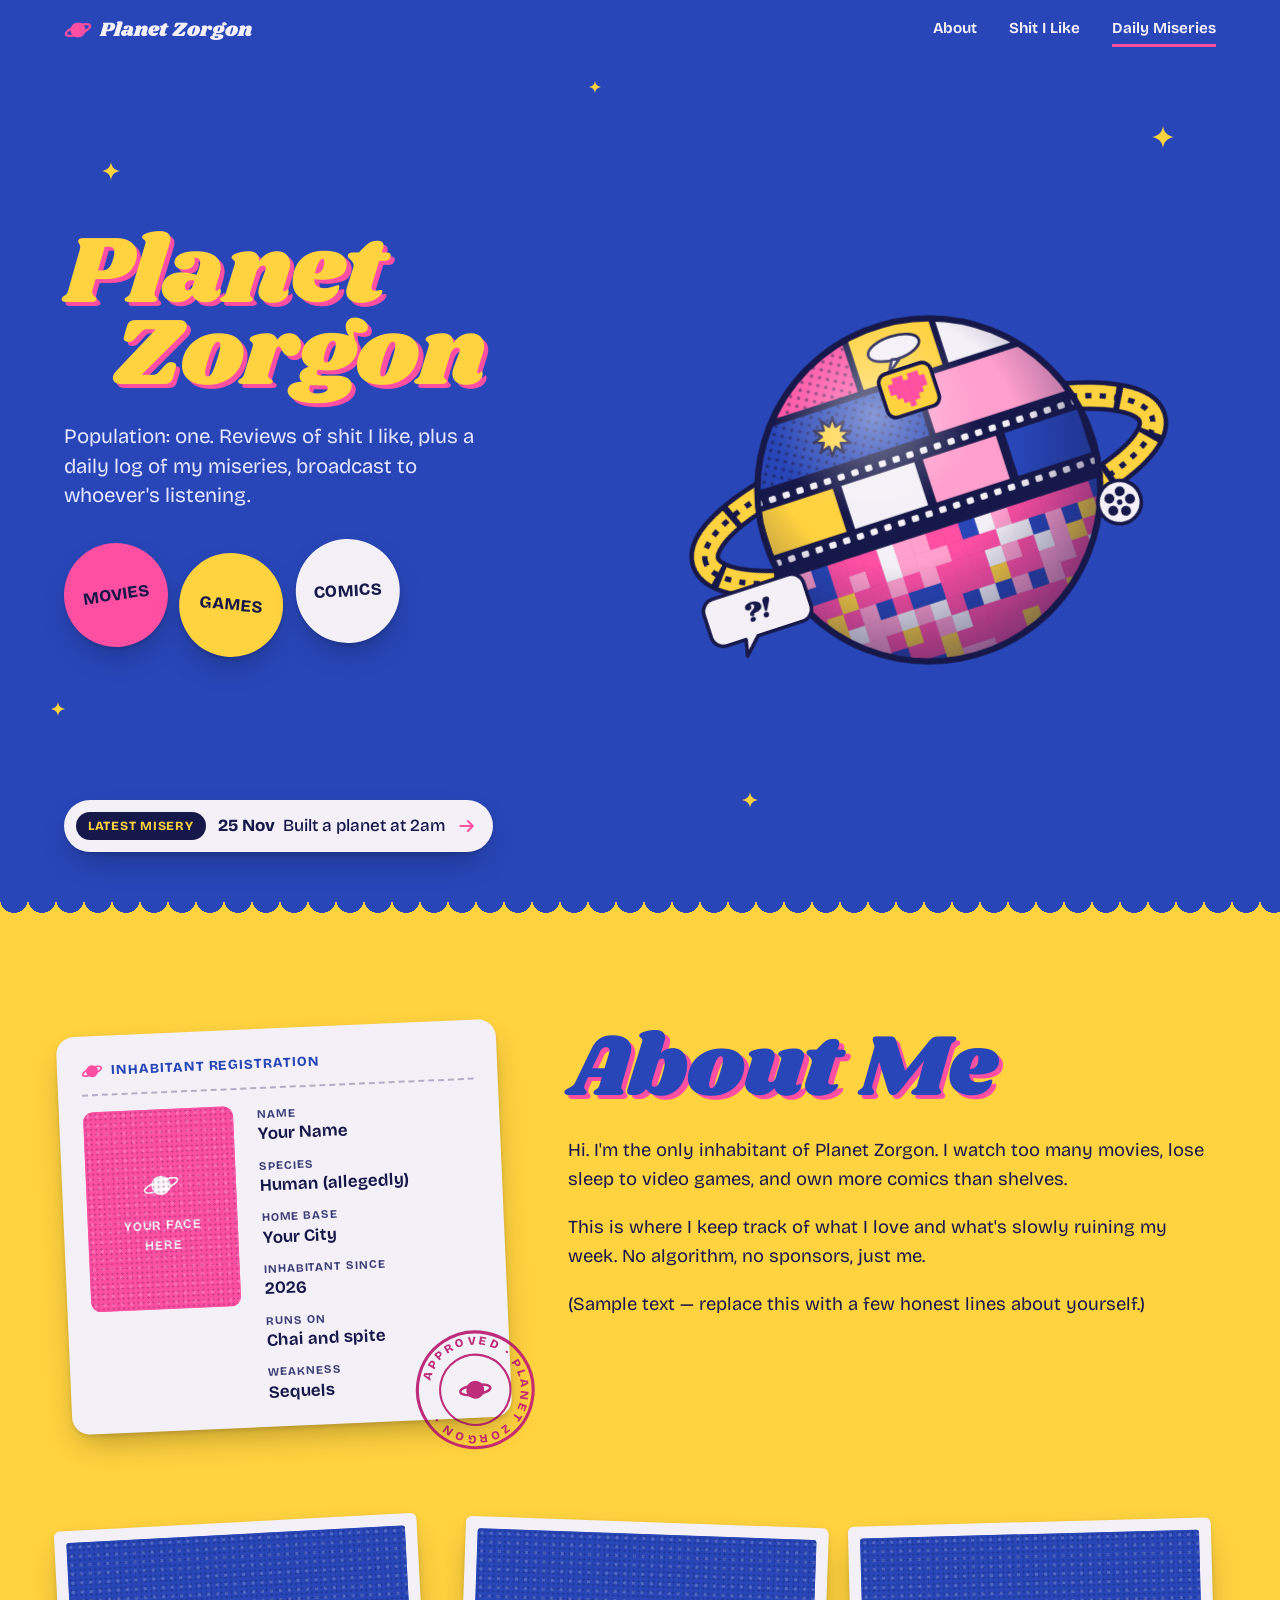
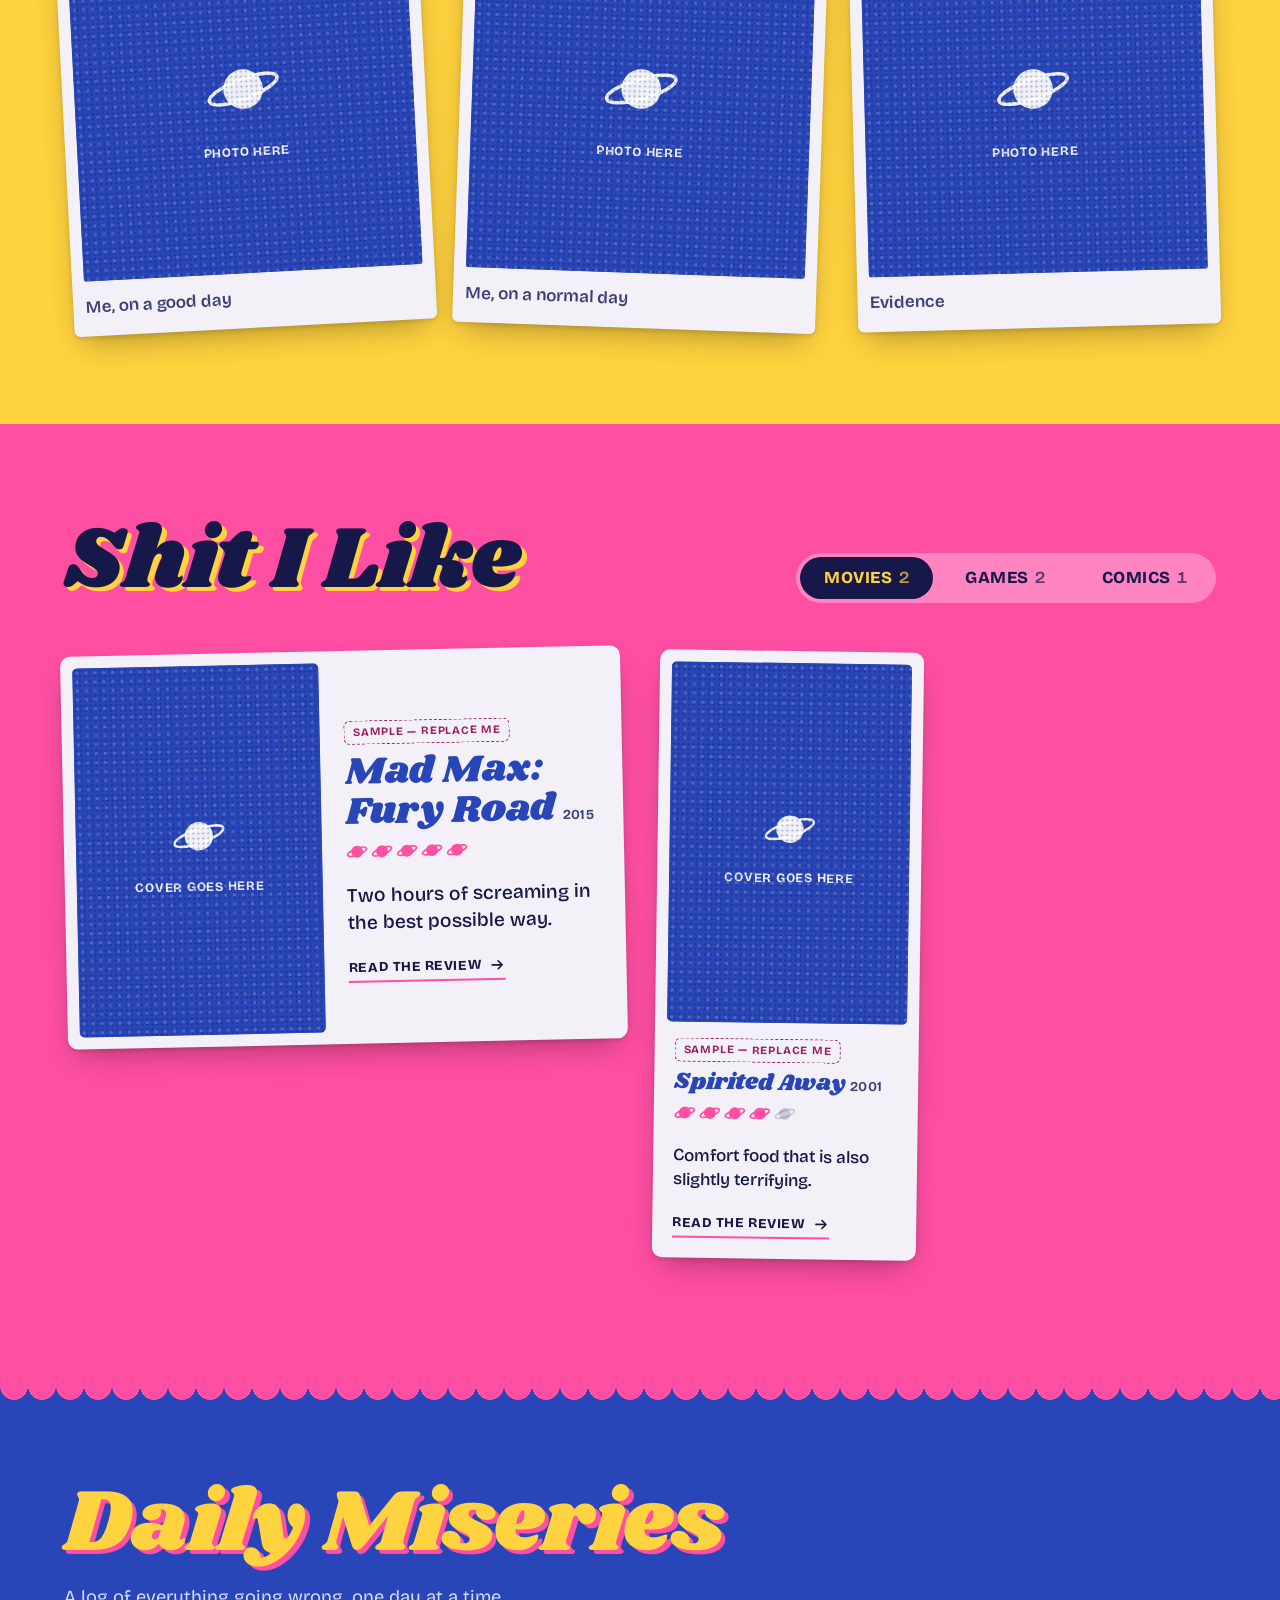
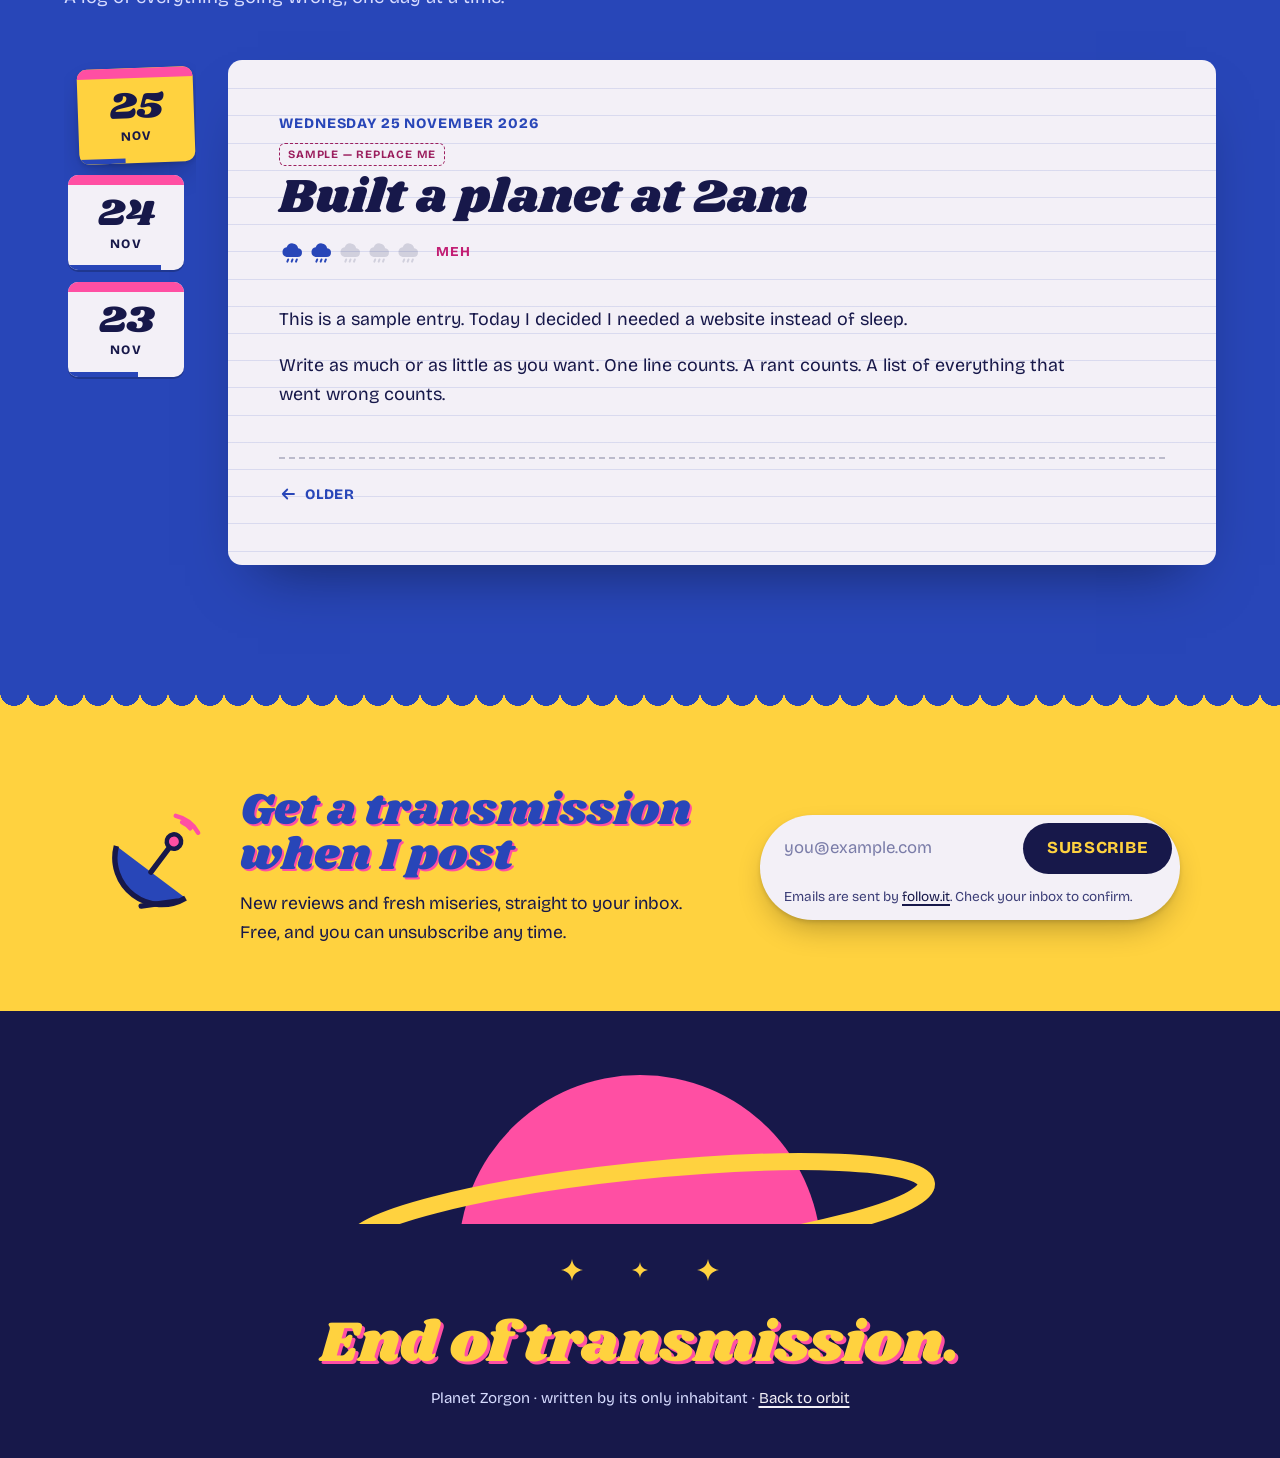
==== index.html @ 4a5024e0 "Add email sign-up band (follow.it) Co-Authored-By: Claude Opus 5.5 <noreply@anthropic.com> Claude-Se" ====
<!DOCTYPE html>
<html lang="en">
<head>
  <meta charset="utf-8">
  <meta name="viewport" content="width=device-width, initial-scale=1">
  <title>Planet Zorgon</title>
  <meta name="description" content="Planet Zorgon: a one-person planet of reviews of movies, games and comics I like, plus the Daily Miseries, a daily log of everything going wrong.">
  <meta name="google-site-verification" content="HThzylTYUKwIYpg61SEb3HpPUlOQbCRA33gV9eMSHc8">
  <link rel="alternate" type="application/rss+xml" title="Planet Zorgon" href="/feed.xml">
  <link rel="canonical" href="https://planetzorgon.netlify.app/">
  <meta property="og:type" content="website">
  <meta property="og:site_name" content="Planet Zorgon">
  <meta property="og:title" content="Planet Zorgon">
  <meta property="og:description" content="Reviews of shit I like, plus a daily log of my miseries.">
  <meta property="og:url" content="https://planetzorgon.netlify.app/">
  <meta name="twitter:card" content="summary">
  <meta name="theme-color" content="#2846b8">
  <link rel="icon" href="images/favicon.svg" type="image/svg+xml">
  <link rel="preload" href="fonts/shrikhand.woff2" as="font" type="font/woff2" crossorigin>
  <link rel="stylesheet" href="styles.css">
</head>
<body>

<!-- Icon set (drawn once, reused everywhere) -->
<svg width="0" height="0" style="position:absolute" aria-hidden="true">
  <defs>
    <symbol id="i-planet" viewBox="0 0 24 24">
      <circle cx="12" cy="12" r="6.5" fill="currentColor"/>
      <ellipse cx="12" cy="12" rx="11" ry="3.6" fill="none" stroke="currentColor" stroke-width="1.8" transform="rotate(-20 12 12)"/>
    </symbol>
    <symbol id="i-cloud" viewBox="0 0 24 24">
      <path d="M7 17.5h10.2a4 4 0 0 0 .5-7.97A5.5 5.5 0 0 0 7.1 8.6 4.5 4.5 0 0 0 7 17.5Z" fill="currentColor"/>
      <path d="M8.5 19.8l-.8 2M12.5 19.8l-.8 2M16.5 19.8l-.8 2" stroke="currentColor" stroke-width="1.8" stroke-linecap="round"/>
    </symbol>
    <symbol id="i-close" viewBox="0 0 24 24">
      <path d="M6 6l12 12M18 6 6 18" stroke="currentColor" stroke-width="2.4" stroke-linecap="round"/>
    </symbol>
    <symbol id="i-arrow" viewBox="0 0 24 24">
      <path d="M4 12h15M13 6l6 6-6 6" fill="none" stroke="currentColor" stroke-width="2.4" stroke-linecap="round" stroke-linejoin="round"/>
    </symbol>
    <symbol id="i-spark" viewBox="0 0 24 24">
      <path d="M12 0c.8 6.4 4.4 10.6 12 12-7.6 1.4-11.2 5.6-12 12-.8-6.4-4.4-10.6-12-12 7.6-1.4 11.2-5.6 12-12Z" fill="currentColor"/>
    </symbol>
  </defs>
</svg>

<a class="skip" href="#about">Skip to content</a>

<header class="bar" id="bar">
  <a class="bar__home" href="#top" aria-label="Planet Zorgon, back to top">
    <svg class="bar__logo" aria-hidden="true"><use href="#i-planet"/></svg>
    <span data-site-name>Planet Zorgon</span>
  </a>
  <nav class="bar__nav" aria-label="Sections">
    <a href="#about" data-nav="about">About</a>
    <a href="#like" data-nav="like">Shit I Like</a>
    <a href="#miseries" data-nav="miseries">Daily Miseries</a>
  </nav>
</header>

<main>
  <!-- ============ HERO ============ -->
  <section class="hero" id="top">
    <div class="hero__sparks" aria-hidden="true">
      <svg style="--x:8%;--y:18%;--s:18px"><use href="#i-spark"/></svg>
      <svg style="--x:46%;--y:9%;--s:12px"><use href="#i-spark"/></svg>
      <svg style="--x:90%;--y:14%;--s:22px"><use href="#i-spark"/></svg>
      <svg style="--x:4%;--y:78%;--s:14px"><use href="#i-spark"/></svg>
      <svg style="--x:58%;--y:88%;--s:16px"><use href="#i-spark"/></svg>
    </div>

    <div class="hero__planet" aria-hidden="true">
      <svg viewBox="0 0 600 600" class="planet" id="planet"></svg>
    </div>

    <div class="hero__copy">
      <h1 class="hero__title" data-site-name-split>
        <span>Planet</span>
        <span>Zorgon</span>
      </h1>
      <p class="hero__tag" data-site-tagline></p>
      <nav class="hero__moons" aria-label="Jump to">
        <a class="moon moon--pink" href="#like/movies">Movies</a>
        <a class="moon moon--yellow" href="#like/games">Games</a>
        <a class="moon moon--paper" href="#like/comics">Comics</a>
      </nav>
    </div>

    <a class="hero__latest" id="latest" href="#miseries" hidden>
      <span class="hero__latest-label">Latest misery</span>
      <span class="hero__latest-text"></span>
      <svg aria-hidden="true"><use href="#i-arrow"/></svg>
    </a>
  </section>

  <!-- ============ ABOUT ============ -->
  <section class="about" id="about" aria-labelledby="about-h">
    <div class="about__inner">
      <div class="passport" id="passport">
        <div class="passport__head">
          <svg aria-hidden="true"><use href="#i-planet"/></svg>
          <span>Inhabitant registration</span>
        </div>
        <div class="passport__body">
          <div class="ink ink--pink passport__photo" data-slot="about-photo"></div>
          <dl class="passport__fields"></dl>
        </div>
        <div class="passport__stamp" aria-hidden="true">
          <svg viewBox="0 0 120 120">
            <defs><path id="stampcircle" d="M60 60m-44 0a44 44 0 1 1 88 0a44 44 0 1 1-88 0"/></defs>
            <circle cx="60" cy="60" r="56" fill="none" stroke="currentColor" stroke-width="3"/>
            <circle cx="60" cy="60" r="34" fill="none" stroke="currentColor" stroke-width="2"/>
            <text font-size="11.5" letter-spacing="2.6" fill="currentColor"><textPath href="#stampcircle">APPROVED · PLANET ZORGON · </textPath></text>
            <use href="#i-planet" x="44" y="44" width="32" height="32" fill="currentColor"/>
          </svg>
        </div>
      </div>

      <div class="about__text">
        <h2 class="display" id="about-h"></h2>
        <div class="prose" id="about-bio"></div>
      </div>
    </div>
    <ul class="evidence" id="evidence"></ul>
  </section>

  <!-- ============ SHIT I LIKE ============ -->
  <section class="like" id="like" aria-labelledby="like-h">
    <div class="like__head">
      <h2 class="display" id="like-h">Shit I Like</h2>
      <div class="tabs" role="tablist" aria-label="Categories">
        <button role="tab" id="tab-movies" aria-controls="panel-movies" data-cat="movies">Movies <span class="tabs__n"></span></button>
        <button role="tab" id="tab-games" aria-controls="panel-games" data-cat="games">Games <span class="tabs__n"></span></button>
        <button role="tab" id="tab-comics" aria-controls="panel-comics" data-cat="comics">Comics <span class="tabs__n"></span></button>
      </div>
    </div>
    <div role="tabpanel" id="panel-movies" aria-labelledby="tab-movies" class="shelf shelf--movies" tabindex="0"></div>
    <div role="tabpanel" id="panel-games" aria-labelledby="tab-games" class="shelf shelf--games" tabindex="0" hidden></div>
    <div role="tabpanel" id="panel-comics" aria-labelledby="tab-comics" class="shelf shelf--comics" tabindex="0" hidden></div>
  </section>

  <!-- ============ DAILY MISERIES ============ -->
  <section class="miseries" id="miseries" aria-labelledby="mis-h">
    <div class="miseries__head">
      <h2 class="display" id="mis-h">Daily Miseries</h2>
      <p class="miseries__sub">A log of everything going wrong, one day at a time.</p>
    </div>
    <div class="miseries__body">
      <div class="calendar" role="tablist" aria-label="Entries by date" aria-orientation="vertical" id="calendar"></div>
      <article class="sheet" id="sheet" role="tabpanel" tabindex="0" aria-live="polite"></article>
    </div>
  </section>
</main>

<!-- Email updates (sends sign-ups to follow.it, which emails new posts from feed.xml) -->
<section class="signal" id="updates" aria-labelledby="signal-h" style="--scallop:var(--blue)">
  <div class="signal__inner">
    <svg class="signal__dish" viewBox="0 0 120 120" aria-hidden="true">
      <path d="M22 30a52 52 0 0 0 68 68Z" fill="#2846b8"/>
      <path d="M22 30a52 52 0 0 0 68 68" fill="none" stroke="#17184a" stroke-width="6" stroke-linejoin="round"/>
      <path d="M56 64l26-26" stroke="#17184a" stroke-width="6" stroke-linecap="round"/>
      <circle cx="86" cy="34" r="8" fill="#ff4fa3" stroke="#17184a" stroke-width="5"/>
      <path d="M98 14a26 26 0 0 1 8 8M92 6a38 38 0 0 1 22 22" fill="none" stroke="#ff4fa3" stroke-width="5" stroke-linecap="round"/>
      <path d="M40 100h40" stroke="#17184a" stroke-width="6" stroke-linecap="round"/>
    </svg>
    <div class="signal__copy">
      <h2 class="signal__h" id="signal-h">Get a transmission when I post</h2>
      <p class="signal__p">New reviews and fresh miseries, straight to your inbox. Free, and you can unsubscribe any time.</p>
    </div>
    <form class="signal__form" action="https://api.follow.it/subscription-form/[base64]/8" method="post" target="_blank" rel="noopener">
      <label class="visually-hidden" for="signal-email">Your email</label>
      <input class="signal__input" id="signal-email" type="email" name="email" required autocomplete="email" inputmode="email" placeholder="you@example.com" spellcheck="false">
      <button class="signal__btn" type="submit">Subscribe</button>
      <p class="signal__fine">Emails are sent by <a href="https://follow.it" rel="noopener">follow.it</a>. Check your inbox to confirm.</p>
    </form>
  </div>
</section>

<footer class="foot">
  <svg class="foot__planet" viewBox="0 0 600 200" aria-hidden="true">
    <circle cx="300" cy="230" r="170" fill="#ff4fa3"/>
    <ellipse cx="300" cy="190" rx="270" ry="40" fill="none" stroke="#ffd23f" stroke-width="16" transform="rotate(-6 300 190)"/>
  </svg>
  <div class="wish" role="group" aria-label="Three stars">
    <button type="button" class="wish__star" data-star="1" aria-label="A star"><svg aria-hidden="true"><use href="#i-spark"/></svg></button>
    <button type="button" class="wish__star" data-star="2" aria-label="A star"><svg aria-hidden="true"><use href="#i-spark"/></svg></button>
    <button type="button" class="wish__star" data-star="3" aria-label="A star"><svg aria-hidden="true"><use href="#i-spark"/></svg></button>
  </div>
  <p class="foot__end">End of transmission.</p>
  <p class="foot__small"><span data-site-name>Planet Zorgon</span> · written by its only inhabitant · <a href="#top">Back to orbit</a></p>
</footer>

<div class="oops" id="oops" role="alert" hidden></div>

<script src="content.js"></script>
<script src="shared.js"></script>
<script src="app.js"></script>
</body>
</html>
---- styles.css ----
/* =====================================================================
   PLANET ZORGON — risograph zine from another planet
   Three inks (pink, blue, yellow) overprinting on cool paper.
   Change the colours here if you ever want a new look.
   ===================================================================== */

@font-face {
  font-family: "Shrikhand";
  src: url("fonts/shrikhand.woff2") format("woff2");
  font-weight: 400;
  font-display: swap;
}
@font-face {
  font-family: "Bricolage";
  src: url("fonts/bricolage.woff2") format("woff2-variations");
  font-weight: 200 800;
  font-stretch: 75% 100%;
  font-display: swap;
}

:root {
  --pink: #ff4fa3;
  --pink-lite: #ff9fcd;
  --blue: #2846b8;
  --blue-deep: #1c3290;
  --yellow: #ffd23f;
  --paper: #f3f0f7;
  --ink: #17184a;
  --ink-soft: #3d3f78;

  --display: "Shrikhand", "Bricolage", Georgia, serif;
  --body: "Bricolage", system-ui, -apple-system, "Segoe UI", sans-serif;

  --s1: 4px; --s2: 8px; --s3: 12px; --s4: 16px; --s5: 24px;
  --s6: 32px; --s7: 48px; --s8: 64px; --s9: 96px; --s10: 128px;
  --gutter: clamp(20px, 5vw, 64px);
  --ease-out: cubic-bezier(.16, 1, .3, 1);
  --shadow: 0 2px 4px rgba(0, 0, 0, .12), 0 14px 32px -10px rgba(0, 0, 0, .32);
}

*, *::before, *::after { box-sizing: border-box; }
html { scroll-behavior: smooth; scroll-padding-top: 72px; -webkit-text-size-adjust: 100%; }
@media (prefers-reduced-motion: reduce) { html { scroll-behavior: auto; } }
body {
  margin: 0;
  font-family: var(--body);
  font-size: 1.0625rem;
  line-height: 1.6;
  color: var(--ink);
  background: var(--blue);
  font-variation-settings: "wdth" 100;
  -webkit-font-smoothing: antialiased;
  overflow-x: hidden;
}
img { display: block; max-width: 100%; }
button { font: inherit; color: inherit; }
a { color: inherit; text-decoration-thickness: 2px; text-underline-offset: .2em; }
::selection { background: var(--yellow); color: var(--ink); }
:focus-visible { outline: 3px solid var(--yellow); outline-offset: 3px; border-radius: 4px; }
.about :focus-visible, .like :focus-visible, .reader :focus-visible { outline-color: var(--blue); }
html { scrollbar-color: var(--pink) var(--blue-deep); }
code { font-family: ui-monospace, "SF Mono", Menlo, monospace; font-size: .88em; background: rgba(23,24,74,.08); padding: .1em .35em; border-radius: 4px; }
[hidden] { display: none !important; }
.visually-hidden { position: absolute !important; width: 1px; height: 1px; overflow: hidden; clip: rect(0 0 0 0); white-space: nowrap; }

.skip { position: absolute; left: var(--s4); top: -60px; z-index: 100; background: var(--yellow); color: var(--ink); padding: var(--s2) var(--s4); border-radius: 999px; font-weight: 700; }
.skip:focus { top: var(--s3); }

/* Display type: Shrikhand with riso misregistration (the pink plate never lines up) */
.display {
  font-family: var(--display);
  font-weight: 400;
  font-size: clamp(2.6rem, 7vw, 5.5rem);
  line-height: .95;
  letter-spacing: -.01em;
  margin: 0;
  text-wrap: balance;
}

/* ---------------------------------------------------------------------
   INK: every photo is printed in one ink colour; hover shows the real one
   --------------------------------------------------------------------- */
.ink {
  position: relative;
  overflow: hidden;
  isolation: isolate;
  background: var(--inkc, var(--blue));
}
.ink--pink { --inkc: var(--pink); }
.ink--blue { --inkc: var(--blue); }
.ink img {
  width: 100%; height: 100%;
  object-fit: cover;
  filter: grayscale(1) contrast(1.2) brightness(1.08);
  mix-blend-mode: screen;
  transition: filter .5s var(--ease-out);
}
.ink::after { /* halftone grain on top */
  content: ""; position: absolute; inset: 0; pointer-events: none;
  background: radial-gradient(circle at center, rgba(23,24,74,.22) 0 1px, transparent 1.4px) 0 0 / 5px 5px;
  mix-blend-mode: multiply;
  transition: opacity .5s var(--ease-out);
}
.ink:hover img, .ink.is-real img, a:focus-visible .ink img, .reader .ink img { filter: none; mix-blend-mode: normal; }
.ink:hover::after, .ink.is-real::after, a:focus-visible .ink::after, .reader .ink::after { opacity: 0; }

/* Placeholder when there's no picture yet */
.ph {
  position: absolute; inset: 0;
  display: grid; place-content: center; justify-items: center; gap: var(--s2);
  color: rgba(255,255,255,.92);
  background:
    radial-gradient(circle at center, rgba(255,255,255,.18) 0 1.6px, transparent 2px) 0 0 / 9px 9px,
    var(--inkc, var(--blue));
  text-align: center; padding: var(--s4);
}
.ph[hidden] { display: none; }
.ph svg { width: clamp(44px, 30%, 96px); height: auto; }
.ph span { font-weight: 700; font-stretch: 80%; font-size: .8rem; letter-spacing: .06em; text-transform: uppercase; }

/* ---------------------------------------------------------------------
   TOP BAR
   --------------------------------------------------------------------- */
.bar {
  position: fixed; inset: 0 0 auto 0; z-index: 50;
  display: flex; align-items: center; justify-content: space-between; gap: var(--s4);
  padding: var(--s3) var(--gutter);
  color: var(--paper);
  transition: background-color .3s, box-shadow .3s, padding .3s;
}
.bar.is-scrolled { background: var(--blue-deep); box-shadow: 0 6px 20px -8px rgba(0,0,0,.35); padding-block: var(--s2); }
.bar__home { display: inline-flex; align-items: center; gap: var(--s2); text-decoration: none; font-family: var(--display); font-size: 1.25rem; line-height: 1; white-space: nowrap; }
.bar__logo { width: 28px; height: 28px; color: var(--pink); }
.bar__nav { display: flex; gap: clamp(var(--s3), 2.5vw, var(--s6)); font-weight: 650; font-stretch: 85%; font-size: .95rem; }
.bar__nav a { text-decoration: none; padding: var(--s1) 0; border-bottom: 3px solid transparent; transition: border-color .2s, color .2s; white-space: nowrap; }
.bar__nav a:hover { color: var(--yellow); }
.bar__nav a[aria-current] { border-color: var(--pink); }
@media (max-width: 560px) {
  .bar__home span { display: none; }
  .bar__nav { font-size: .9rem; gap: var(--s4); }
}

/* ---------------------------------------------------------------------
   HERO — blue drench, the planet, the name
   --------------------------------------------------------------------- */
.hero {
  position: relative;
  min-height: min(100svh, 980px);
  display: grid;
  grid-template-columns: minmax(0, 1fr) minmax(0, 1.05fr);
  grid-template-rows: 1fr auto;
  align-items: center;
  gap: 0 var(--s6);
  padding: var(--s10) var(--gutter) var(--s7);
  background: var(--blue);
  color: var(--paper);
  overflow: hidden;
}
.hero__sparks svg { position: absolute; left: var(--x); top: var(--y); width: var(--s); height: var(--s); color: var(--yellow); }
.hero__copy { position: relative; z-index: 2; grid-column: 1; grid-row: 1; }
.hero__title {
  font-family: var(--display);
  font-weight: 400;
  font-size: clamp(3.6rem, 10vw, 6rem);
  line-height: .86;
  letter-spacing: -.015em;
  margin: 0 0 var(--s5);
  color: var(--yellow);
  text-shadow: .045em .04em 0 var(--pink);
}
.hero__title span { display: block; }
.hero__title span:last-child { margin-left: .5em; }
.hero__tag { max-width: 34ch; font-size: clamp(1.05rem, 1.6vw, 1.3rem); line-height: 1.45; margin: 0 0 var(--s6); color: #e6e8ff; text-wrap: pretty; }
.hero__moons { display: flex; flex-wrap: wrap; gap: var(--s3); }
.moon {
  --bg: var(--pink);
  display: inline-grid; place-items: center;
  min-width: 104px; height: 104px; padding: 0 var(--s3);
  border-radius: 50%;
  background: var(--bg);
  color: var(--ink);
  font-weight: 760; font-stretch: 78%; font-size: 1.05rem; letter-spacing: .02em; text-transform: uppercase;
  text-decoration: none;
  box-shadow: var(--shadow);
  transition: transform .45s var(--ease-out);
}
.moon--yellow { --bg: var(--yellow); }
.moon--paper { --bg: var(--paper); }
.moon:nth-child(1) { transform: rotate(-8deg); }
.moon:nth-child(2) { transform: rotate(5deg) translateY(10px); }
.moon:nth-child(3) { transform: rotate(-3deg) translateY(-4px); }
.moon:hover, .moon:focus-visible { transform: rotate(0) translateY(-6px) scale(1.06); }

.hero__planet { grid-column: 2; grid-row: 1 / span 2; position: relative; z-index: 1; align-self: center; padding: 0 var(--s4); }
.planet { width: 100%; height: auto; max-width: 760px; overflow: visible; display: block; margin-inline: auto; }
.planet g { transform-box: view-box; }
.planet .planet__ring { transform-origin: 300px 300px; }

.hero__latest {
  grid-column: 1; grid-row: 2; justify-self: start;
  position: relative; z-index: 2;
  display: inline-flex; align-items: center; gap: var(--s3);
  max-width: 100%;
  margin-top: var(--s7);
  padding: var(--s3) var(--s4) var(--s3) var(--s3);
  background: var(--paper); color: var(--ink);
  border-radius: 999px;
  text-decoration: none;
  box-shadow: var(--shadow);
  transition: transform .4s var(--ease-out);
}
.hero__latest:hover { transform: translateX(6px); }
.hero__latest-label { flex: none; background: var(--ink); color: var(--yellow); border-radius: 999px; padding: var(--s1) var(--s3); font-size: .78rem; font-weight: 750; font-stretch: 80%; letter-spacing: .06em; text-transform: uppercase; }
.hero__latest-text { overflow: hidden; text-overflow: ellipsis; white-space: nowrap; font-weight: 500; }
.hero__latest-text b { font-weight: 750; margin-right: var(--s1); }
.hero__latest svg { width: 20px; height: 20px; flex: none; color: var(--pink); }

@media (max-width: 860px) {
  .hero { grid-template-columns: minmax(0, 1fr); grid-template-rows: auto auto auto; padding-top: var(--s9); text-align: left; }
  .hero__planet { grid-column: 1; grid-row: 1; width: min(100%, 480px); justify-self: center; margin: calc(var(--s5) * -1) 0 calc(var(--s7) * -1); }
  .hero__copy { grid-row: 2; }
  .hero__latest { grid-row: 3; margin-top: var(--s6); }
  .moon { min-width: 88px; height: 88px; font-size: .95rem; }
}

/* The authored moment: three ink plates slide into register */
/* Constant spin: the surface slides one full copy-width, then loops seamlessly */
.planet__surface { animation: spin 22s linear infinite; }
@keyframes spin { to { transform: translateX(-380px); } }
.hero__planet { animation: bob 7s ease-in-out infinite alternate; }
@keyframes bob { from { transform: translateY(-6px) rotate(-1deg); } to { transform: translateY(8px) rotate(1.5deg); } }
.motion .planet__ball { animation: plate-a 1.6s var(--ease-out) both; }
.motion .planet__dots { animation: plate-b 1.9s var(--ease-out) both; }
.motion .planet__ring { animation: plate-c 1.7s var(--ease-out) both; }
.motion .hero__title span { animation: title-in 1.2s var(--ease-out) both; }
.motion .hero__title span:last-child { animation-delay: .12s; }
.motion .hero__tag, .motion .hero__moons, .motion .hero__latest { animation: fade-up 1s .45s var(--ease-out) both; }
.motion .hero__moons { animation-delay: .6s; }
.motion .hero__latest { animation-delay: .8s; }
@keyframes plate-a { from { transform: translate(-46px, 30px); opacity: .0; } 30% { opacity: 1; } to { transform: none; } }
@keyframes plate-b { from { transform: translate(58px, -20px); opacity: 0; } 30% { opacity: 1; } to { transform: none; } }
@keyframes plate-c { from { transform: translate(20px, 50px) rotate(-18deg); opacity: 0; } 30% { opacity: 1; } to { transform: rotate(-18deg); } }
@keyframes title-in { from { text-shadow: .4em .3em 0 var(--pink); opacity: 0; transform: translateY(24px); filter: blur(6px); } to { text-shadow: .045em .04em 0 var(--pink); opacity: 1; transform: none; filter: none; } }
@keyframes fade-up { from { opacity: 0; transform: translateY(16px); } to { opacity: 1; transform: none; } }

/* ---------------------------------------------------------------------
   ABOUT — yellow ground, alien passport
   --------------------------------------------------------------------- */
.about {
  background: var(--yellow);
  padding: var(--s10) var(--gutter) var(--s9);
  position: relative;
}
.about::before { /* torn-edge transition from blue */
  content: ""; position: absolute; left: 0; right: 0; top: -1px; height: 28px;
  background: var(--blue);
  -webkit-mask: radial-gradient(14px 14px at 14px 0, #000 98%, transparent) 0 0 / 28px 28px repeat-x;
          mask: radial-gradient(14px 14px at 14px 0, #000 98%, transparent) 0 0 / 28px 28px repeat-x;
}
.about__inner {
  max-width: 1180px; margin: 0 auto;
  display: grid; grid-template-columns: minmax(0, 440px) minmax(0, 1fr); gap: var(--s8);
  align-items: start;
}
.about .display { color: var(--blue); text-shadow: .05em .045em 0 var(--pink); margin-bottom: var(--s5); }
.prose { max-width: 66ch; }
.prose p { margin: 0 0 1em; text-wrap: pretty; }
.prose p:last-child { margin-bottom: 0; }
.about .prose { font-size: 1.15rem; }

.passport {
  position: relative;
  background: var(--paper);
  border-radius: 18px;
  padding: var(--s5);
  transform: rotate(-2.5deg);
  box-shadow: var(--shadow);
}
.passport__head { display: flex; align-items: center; gap: var(--s2); margin-bottom: var(--s4); padding-bottom: var(--s3); border-bottom: 2px dashed rgba(23,24,74,.3); font-weight: 760; font-stretch: 78%; letter-spacing: .07em; text-transform: uppercase; font-size: .85rem; color: var(--blue); }
.passport__head svg { width: 22px; height: 22px; color: var(--pink); }
.passport__body { display: grid; grid-template-columns: 150px 1fr; gap: var(--s5); align-items: start; }
.passport__photo { aspect-ratio: 3 / 4; border-radius: 10px; }
.passport__fields { margin: 0; display: grid; gap: var(--s3); }
.passport__fields div { display: grid; gap: 0; }
.passport__fields dt { font-size: .72rem; font-weight: 700; font-stretch: 78%; letter-spacing: .08em; text-transform: uppercase; color: var(--ink-soft); }
.passport__fields dd { margin: 0; font-weight: 650; line-height: 1.25; overflow-wrap: anywhere; }
.passport__stamp { position: absolute; right: -26px; bottom: -34px; width: 124px; color: #c21d73; transform: rotate(14deg); mix-blend-mode: multiply; opacity: .92; font-family: var(--body); font-weight: 800; font-stretch: 75%; }
.passport__stamp svg { width: 100%; height: auto; display: block; }

.evidence { list-style: none; margin: var(--s9) auto 0; padding: 0; max-width: 1180px; display: grid; grid-template-columns: repeat(auto-fit, minmax(200px, 1fr)); gap: var(--s6); }
.evidence__item figure { margin: 0; background: var(--paper); padding: var(--s3) var(--s3) var(--s4); border-radius: 6px; transform: rotate(var(--r)); box-shadow: var(--shadow); transition: transform .5s var(--ease-out); }
.evidence__item figure:hover { transform: rotate(0) scale(1.03); }
.evidence__item .ink { aspect-ratio: 1; border-radius: 3px; }
.evidence__item figcaption { margin-top: var(--s3); font-weight: 600; font-stretch: 85%; color: var(--ink-soft); }

@media (max-width: 860px) {
  .about__inner { grid-template-columns: 1fr; gap: var(--s8); }
  .passport { max-width: 440px; }
}
@media (max-width: 420px) {
  .passport__body { grid-template-columns: 110px 1fr; gap: var(--s4); }
  .passport__stamp { width: 96px; right: -10px; }
}

/* ---------------------------------------------------------------------
   SHIT I LIKE — pink ground, prints pinned up
   --------------------------------------------------------------------- */
.like {
  background: var(--pink);
  padding: var(--s9) var(--gutter) var(--s10);
}
.like__head { max-width: 1180px; margin: 0 auto var(--s7); display: flex; flex-wrap: wrap; align-items: end; justify-content: space-between; gap: var(--s5) var(--s6); }
.like .display { color: var(--ink); text-shadow: .05em .045em 0 var(--yellow); }

.tabs { display: flex; gap: var(--s2); background: rgba(255,255,255,.3); padding: var(--s1); border-radius: 999px; }
.tabs [role="tab"] {
  border: 0; cursor: pointer;
  background: transparent;
  padding: var(--s2) var(--s5);
  border-radius: 999px;
  font-weight: 760; font-stretch: 80%; font-size: 1.05rem; letter-spacing: .03em; text-transform: uppercase;
  color: var(--ink);
  transition: background-color .25s, color .25s;
}
.tabs [role="tab"]:hover { background: rgba(255,255,255,.55); }
.tabs [role="tab"][aria-selected="true"] { background: var(--ink); color: var(--yellow); }
.tabs__n { font-variant-numeric: tabular-nums; opacity: .7; margin-left: 2px; font-weight: 600; }
@media (max-width: 480px) {
  .tabs { width: 100%; }
  .tabs [role="tab"] { flex: 1; padding-inline: var(--s2); font-size: .95rem; }
}

.shelf { max-width: 1180px; margin: 0 auto; display: grid; grid-template-columns: repeat(auto-fill, minmax(230px, 1fr)); gap: var(--s7) var(--s6); align-items: start; }
.shelf:focus-visible { outline-offset: 12px; }
.print { transform: rotate(var(--r)); transition: transform .5s var(--ease-out); }
.print:hover, .print:focus-within { transform: rotate(0) translateY(-6px); }
.print__link { display: block; text-decoration: none; background: var(--paper); border-radius: 10px; padding: var(--s3); box-shadow: var(--shadow); height: 100%; }
.print__img { aspect-ratio: 2 / 3; border-radius: 5px; }
.shelf--games .print__img { aspect-ratio: 4 / 3; }
.shelf--comics .print__img { aspect-ratio: 3 / 4; }
.print__text { padding: var(--s4) var(--s2) var(--s2); }
.print__title { font-family: var(--display); font-weight: 400; font-size: 1.45rem; line-height: 1.05; margin: 0 0 var(--s2); color: var(--blue); text-wrap: balance; }
.print__year { font-family: var(--body); font-size: .85rem; font-weight: 650; color: var(--ink-soft); letter-spacing: .02em; white-space: nowrap; }
.print__verdict { margin: var(--s3) 0 var(--s4); font-weight: 520; line-height: 1.4; }
.print__more { display: inline-flex; align-items: center; gap: var(--s2); font-weight: 760; font-stretch: 80%; letter-spacing: .04em; text-transform: uppercase; font-size: .85rem; color: var(--ink); border-bottom: 2px solid var(--pink); padding-bottom: 2px; }
.print__more svg { width: 16px; height: 16px; transition: transform .35s var(--ease-out); }
.print__link:hover .print__more svg { transform: translateX(4px); }

/* The first item gets the big poster treatment */
.print--lead { grid-column: span 2; }
.print--lead .print__link { display: grid; grid-template-columns: minmax(0, .9fr) minmax(0, 1fr); gap: var(--s4); align-items: center; }
.print--lead .print__title { font-size: clamp(1.8rem, 3vw, 2.5rem); }
.print--lead .print__verdict { font-size: 1.2rem; }
.shelf--games .print--lead .print__link { grid-template-columns: minmax(0, 1.25fr) minmax(0, 1fr); }
@media (max-width: 560px) {
  .print--lead { grid-column: auto; }
  .print--lead .print__link { display: block; }
}

.score { display: inline-flex; gap: 3px; }
.score svg { width: 22px; height: 22px; }
.score .on { color: var(--pink); }
.score .off { color: rgba(23,24,74,.18); }

.sample { display: inline-block; vertical-align: middle; margin-bottom: var(--s2); padding: 2px var(--s2); border: 1.5px dashed currentColor; border-radius: 6px; font-family: var(--body); font-size: .7rem; font-weight: 700; font-stretch: 80%; letter-spacing: .07em; text-transform: uppercase; color: #9b1f5e; }

.empty { grid-column: 1 / -1; display: grid; justify-items: center; gap: var(--s3); padding: var(--s8) var(--s5); text-align: center; border: 2px dashed rgba(23,24,74,.35); border-radius: 16px; font-weight: 600; }
.empty svg { width: 48px; height: 48px; color: var(--blue); }
.empty p { margin: 0; max-width: 40ch; }

/* ---------------------------------------------------------------------
   DAILY MISERIES — blue ground, tear-off calendar + diary sheet
   --------------------------------------------------------------------- */
.miseries {
  background: var(--blue);
  color: var(--paper);
  padding: var(--s9) var(--gutter) var(--s10);
  position: relative;
}
.miseries::before {
  content: ""; position: absolute; left: 0; right: 0; top: -1px; height: 28px;
  background: var(--pink);
  -webkit-mask: radial-gradient(14px 14px at 14px 0, #000 98%, transparent) 0 0 / 28px 28px repeat-x;
          mask: radial-gradient(14px 14px at 14px 0, #000 98%, transparent) 0 0 / 28px 28px repeat-x;
}
.miseries__head { max-width: 1180px; margin: 0 auto var(--s7); }
.miseries .display { color: var(--yellow); text-shadow: .05em .045em 0 var(--pink); }
.miseries__sub { margin: var(--s4) 0 0; color: #d6dbff; font-size: 1.15rem; }
.miseries__body { max-width: 1180px; margin: 0 auto; display: grid; grid-template-columns: 132px minmax(0, 1fr); gap: var(--s6); align-items: start; }

.calendar { position: relative; display: flex; flex-direction: column; gap: var(--s3); max-height: 640px; overflow-y: auto; padding: var(--s2) var(--s3) var(--s2) var(--s1); scrollbar-width: thin; scrollbar-color: var(--yellow) transparent; }
.day {
  position: relative; flex: none;
  display: grid; justify-items: center;
  border: 0; cursor: pointer;
  background: var(--paper); color: var(--ink);
  border-radius: 10px;
  padding: var(--s3) var(--s2) var(--s4);
  box-shadow: 0 2px 0 rgba(0,0,0,.22);
  transition: transform .35s var(--ease-out), background-color .2s;
  overflow: hidden;
}
.day::before { /* the binding strip at the top of a tear-off calendar */
  content: ""; position: absolute; inset: 0 0 auto; height: 10px; background: var(--pink);
}
.day:hover { transform: translateX(4px); }
.day[aria-selected="true"] { background: var(--yellow); transform: translateX(10px) rotate(-2deg); box-shadow: var(--shadow); }
.day__num { font-family: var(--display); font-size: 2.4rem; line-height: 1; margin-top: var(--s2); font-variant-numeric: tabular-nums; }
.day__mon { font-weight: 760; font-stretch: 78%; text-transform: uppercase; letter-spacing: .08em; font-size: .8rem; }
.day__lvl { /* misery bar: wider = worse */
  position: absolute; left: 0; bottom: 0; height: 5px;
  width: calc(var(--lvl) * 20%);
  background: var(--blue);
}

.sheet {
  background: var(--paper); color: var(--ink);
  border-radius: 14px;
  padding: clamp(var(--s5), 4vw, var(--s8));
  min-height: 420px;
  box-shadow: 0 30px 60px -30px rgba(0, 0, 0, .5);
  /* ruled diary lines */
  background-image: repeating-linear-gradient(to bottom, transparent 0 calc(1.6em - 1px), rgba(40,70,184,.13) calc(1.6em - 1px) 1.6em);
  background-position: 0 2px;
}
.sheet.is-new { animation: sheet-in .6s var(--ease-out); }
@keyframes sheet-in { from { opacity: .2; transform: translateY(10px) rotate(.4deg); filter: blur(3px); } to { opacity: 1; transform: none; filter: none; } }
.sheet__head { margin-bottom: var(--s6); }
.sheet__date { margin: 0 0 var(--s2); font-weight: 760; font-stretch: 80%; letter-spacing: .06em; text-transform: uppercase; color: var(--blue); font-size: .9rem; }
.sheet__title { font-family: var(--display); font-weight: 400; font-size: clamp(1.9rem, 4vw, 3rem); line-height: 1; margin: 0 0 var(--s4); color: var(--ink); text-wrap: balance; }
.sheet .prose { font-size: 1.12rem; }
.sheet__img { margin: 0 0 var(--s6); aspect-ratio: 16 / 9; border-radius: 8px; max-width: 66ch; }
.sheet__nav { display: flex; justify-content: space-between; gap: var(--s4); margin-top: var(--s7); padding-top: var(--s4); border-top: 2px dashed rgba(23,24,74,.25); }
.sheet__nav button { display: inline-flex; align-items: center; gap: var(--s2); border: 0; background: none; cursor: pointer; padding: var(--s2) 0; font-weight: 760; font-stretch: 80%; letter-spacing: .05em; text-transform: uppercase; font-size: .9rem; color: var(--blue); }
.sheet__nav button:hover { color: #c21d73; }
.sheet__nav svg { width: 18px; height: 18px; }
.sheet__nav .flip { transform: scaleX(-1); }

.misery { display: inline-flex; align-items: center; gap: 3px; }
.misery svg { width: 26px; height: 26px; }
.misery .on { color: var(--blue); }
.misery .off { color: rgba(23,24,74,.15); }
.misery__name { margin-left: var(--s3); font-weight: 760; font-stretch: 80%; text-transform: uppercase; letter-spacing: .06em; font-size: .85rem; color: #c21d73; }
.empty--sheet { border-color: rgba(23,24,74,.25); }
.empty--sheet svg { color: var(--blue); }

@media (max-width: 760px) {
  .miseries__body { grid-template-columns: 1fr; gap: var(--s4); }
  .calendar { flex-direction: row; max-height: none; overflow-x: auto; overflow-y: visible; padding: var(--s3) var(--s1) var(--s4); margin: 0 calc(var(--gutter) * -1); padding-inline: var(--gutter); scroll-snap-type: x proximity; }
  .day { width: 84px; scroll-snap-align: start; }
  .day:hover { transform: translateY(-3px); }
  .day[aria-selected="true"] { transform: translateY(-6px) rotate(-2deg); }
}

/* ---------------------------------------------------------------------
   REVIEW READER (pop-up)
   --------------------------------------------------------------------- */
.reader {
  width: min(980px, calc(100vw - 32px));
  max-height: calc(100dvh - 32px);
  padding: 0; border: 0; border-radius: 18px;
  background: var(--paper); color: var(--ink);
  box-shadow: 0 40px 100px -20px rgba(0,0,0,.5);
  overflow: hidden;
}
.reader::backdrop { background: rgba(23, 24, 74, .72); }
@supports (backdrop-filter: blur(1px)) { .reader::backdrop { backdrop-filter: blur(4px); } }
.reader[open] { animation: reader-in .5s var(--ease-out); }
@keyframes reader-in { from { opacity: 0; transform: translateY(24px) scale(.97); } to { opacity: 1; transform: none; } }
.reader__inner { display: grid; grid-template-columns: minmax(0, 360px) minmax(0, 1fr); max-height: calc(100dvh - 32px); overflow-y: auto; }
.reader__img { min-height: 100%; aspect-ratio: 2 / 3; }
.reader__text { padding: var(--s7) var(--s7) var(--s7) var(--s6); }
.reader__cat { margin: 0 0 var(--s3); font-weight: 760; font-stretch: 80%; letter-spacing: .07em; text-transform: uppercase; font-size: .85rem; color: var(--blue); display: flex; flex-wrap: wrap; align-items: center; gap: var(--s3); }
.reader__cat .sample { margin: 0; }
.reader__title { font-family: var(--display); font-weight: 400; font-size: clamp(2rem, 4vw, 3.2rem); line-height: 1; margin: 0 0 var(--s4); color: var(--blue); text-shadow: .04em .04em 0 var(--pink-lite); text-wrap: balance; }
.reader__verdict { font-size: 1.3rem; font-weight: 650; line-height: 1.35; margin: var(--s4) 0 var(--s6); }
.reader .prose { font-size: 1.1rem; }
.reader__close {
  position: absolute; top: var(--s3); right: var(--s3); z-index: 2;
  width: 48px; height: 48px; border: 0; border-radius: 50%; cursor: pointer;
  display: grid; place-items: center;
  background: var(--ink); color: var(--yellow);
  transition: transform .3s var(--ease-out);
}
.reader__close:hover { transform: rotate(90deg); }
.reader__close svg { width: 22px; height: 22px; }
@media (max-width: 720px) {
  .reader__inner { grid-template-columns: 1fr; }
  .reader__img { aspect-ratio: 16 / 10; min-height: 0; }
  .reader__text { padding: var(--s6) var(--s5) var(--s7); }
}

/* ---------------------------------------------------------------------
   FOOTER
   --------------------------------------------------------------------- */
.foot { background: var(--ink); color: #d6dbff; text-align: center; padding: 0 var(--gutter) var(--s7); overflow: hidden; }
.foot__planet { display: block; width: min(640px, 110%); margin: 0 auto; height: auto; }
.foot__end { font-family: var(--display); font-size: clamp(2rem, 6vw, 3.6rem); line-height: 1; color: var(--yellow); margin: var(--s5) 0 var(--s3); position: relative; text-shadow: .05em .045em 0 var(--pink); }
.foot__small { margin: 0; font-size: .95rem; }
.foot__small a { color: var(--paper); }

/* If content.js has a typo */
.oops { position: fixed; left: 50%; bottom: var(--s5); transform: translateX(-50%); z-index: 200; width: min(560px, calc(100vw - 32px)); background: var(--yellow); color: var(--ink); padding: var(--s4) var(--s5); border-radius: 14px; box-shadow: var(--shadow); }

@media (prefers-reduced-motion: reduce) {
  *, *::before, *::after { animation: none !important; transition: none !important; }
}

/* =====================================================================
   REVIEW PAGES (review.html) — one planet per category
   ===================================================================== */
.is-review .bar { position: sticky; top: 0; }
.flip { transform: scaleX(-1); }

.rv-hero {
  position: relative; overflow: hidden;
  display: grid; grid-template-columns: minmax(0, 1.1fr) minmax(0, 1fr); align-items: center; gap: var(--s6);
  padding: var(--s8) var(--gutter) var(--s9);
  background: var(--blue); color: var(--paper);
  background-image: radial-gradient(circle at center, rgba(255,255,255,.07) 0 2px, transparent 2.5px);
  background-size: 18px 18px;
}
.rv-hero__copy { position: relative; z-index: 2; max-width: 680px; }
.rv-back {
  display: inline-flex; align-items: center; gap: var(--s2);
  margin-bottom: var(--s6); padding: var(--s2) var(--s4) var(--s2) var(--s3);
  border-radius: 999px; background: rgba(255,255,255,.12);
  text-decoration: none; font-weight: 700; font-stretch: 85%; font-size: .95rem;
  transition: background-color .2s, transform .35s var(--ease-out);
}
.rv-back:hover { background: rgba(255,255,255,.22); transform: translateX(-4px); }
.rv-back svg { width: 18px; height: 18px; color: var(--yellow); }
.rv-title {
  font-family: var(--display); font-weight: 400;
  font-size: clamp(2.3rem, 5.4vw, 4.6rem); line-height: .98; letter-spacing: -.01em;
  margin: 0 0 var(--s5); color: var(--yellow);
  text-shadow: .045em .04em 0 var(--pink);
  text-wrap: balance;
}
.rv-meta { display: flex; flex-wrap: wrap; align-items: center; gap: var(--s3) var(--s4); margin-bottom: var(--s6); font-weight: 750; font-stretch: 80%; letter-spacing: .06em; text-transform: uppercase; font-size: .9rem; color: #dfe3ff; }
.rv-meta .score .off { color: rgba(255,255,255,.22); }
.rv-meta .sample { color: var(--yellow); margin: 0; }

/* The verdict as a comic speech bubble */
.bubble {
  position: relative; margin: 0 0 var(--s5); max-width: 30ch;
  padding: var(--s5) var(--s6);
  background: var(--paper); color: var(--ink);
  border: 4px solid var(--ink); border-radius: 32px;
  font-weight: 720; font-size: clamp(1.2rem, 2vw, 1.5rem); line-height: 1.3;
  box-shadow: 0 18px 40px -16px rgba(0,0,0,.45);
  transform: rotate(-1.5deg);
  text-wrap: pretty;
}
.bubble::before, .bubble::after { content: ""; position: absolute; left: 56px; border-style: solid; }
.bubble::before { bottom: -30px; border-width: 30px 22px 0 0; border-color: var(--ink) transparent transparent transparent; }
.bubble::after { bottom: -21px; left: 60px; border-width: 22px 15px 0 0; border-color: var(--paper) transparent transparent transparent; }

.rv-planet { position: relative; margin: 0; z-index: 1; }
.rv-planet .planet { max-width: 620px; }
.rv-planet figcaption { text-align: center; margin-top: calc(var(--s4) * -1); font-weight: 700; font-stretch: 80%; letter-spacing: .06em; text-transform: uppercase; font-size: .8rem; color: #c9cfff; }
.rv-burst { transform-origin: 300px 300px; transform-box: view-box; opacity: .9; }
.motion .rv-burst { animation: burst-turn 60s linear infinite; }
@keyframes burst-turn { to { transform: rotate(360deg); } }
.motion .rv-hero__copy > * { animation: fade-up .9s var(--ease-out) both; }
.motion .rv-title { animation-delay: .08s !important; }
.motion .rv-meta { animation-delay: .16s !important; }
.motion .bubble { animation: pop .7s .3s var(--ease-out) both !important; }
@keyframes pop { from { opacity: 0; transform: scale(.6) rotate(-8deg); } to { opacity: 1; transform: rotate(-1.5deg); } }

.rv-body {
  position: relative;
  background: var(--yellow);
  padding: var(--s9) var(--gutter);
}
.rv-body::before {
  content: ""; position: absolute; left: 0; right: 0; top: -1px; height: 28px; background: var(--blue);
  -webkit-mask: radial-gradient(14px 14px at 14px 0, #000 98%, transparent) 0 0 / 28px 28px repeat-x;
          mask: radial-gradient(14px 14px at 14px 0, #000 98%, transparent) 0 0 / 28px 28px repeat-x;
}
.rv-body__inner { max-width: 1180px; margin: 0 auto; display: grid; grid-template-columns: minmax(0, 400px) minmax(0, 1fr); gap: var(--s8); align-items: start; }
.rv-cover { position: sticky; top: 96px; }
.rv-cover__img { aspect-ratio: 2 / 3; border-radius: 8px; border: 10px solid var(--paper); box-shadow: var(--shadow); transform: rotate(-2deg); }
[data-cat="games"] .rv-cover__img { aspect-ratio: 4 / 3; }
[data-cat="comics"] .rv-cover__img { aspect-ratio: 2 / 3; }
.rv-cover__hint { margin: var(--s4) 0 0; text-align: center; font-weight: 650; font-stretch: 85%; font-size: .9rem; color: var(--ink-soft); }
.rv-sheet { min-height: 0; }
.rv-sheet__h { font-family: var(--display); font-weight: 400; font-size: clamp(1.9rem, 3.4vw, 2.6rem); line-height: 1; margin: 0 0 var(--s5); color: var(--blue); text-shadow: .04em .04em 0 var(--pink-lite); }
.rv-sheet .prose { font-size: 1.2rem; }
.rv-credits { margin: var(--s7) 0 0; padding-top: var(--s5); border-top: 2px dashed rgba(23,24,74,.25); display: grid; grid-template-columns: repeat(auto-fit, minmax(140px, 1fr)); gap: var(--s4); }
.rv-credits dt { font-size: .75rem; font-weight: 700; font-stretch: 78%; letter-spacing: .08em; text-transform: uppercase; color: var(--ink-soft); }
.rv-credits dd { margin: 0; font-weight: 700; font-size: 1.1rem; }

.rv-more { position: relative; background: var(--pink); padding: var(--s9) var(--gutter) var(--s10); }
.rv-more::before {
  content: ""; position: absolute; left: 0; right: 0; top: -1px; height: 28px; background: var(--yellow);
  -webkit-mask: radial-gradient(14px 14px at 14px 0, #000 98%, transparent) 0 0 / 28px 28px repeat-x;
          mask: radial-gradient(14px 14px at 14px 0, #000 98%, transparent) 0 0 / 28px 28px repeat-x;
}
.rv-more .display { max-width: 1180px; margin: 0 auto var(--s7); font-size: clamp(2rem, 5vw, 3.6rem); color: var(--ink); text-shadow: .05em .045em 0 var(--yellow); }

@media (max-width: 900px) {
  .rv-hero { grid-template-columns: minmax(0, 1fr); padding-top: var(--s6); }
  .rv-planet { grid-row: 1; width: min(100%, 460px); justify-self: center; margin-bottom: calc(var(--s5) * -1); }
  .rv-body__inner { grid-template-columns: minmax(0, 1fr); gap: var(--s7); }
  .rv-cover { position: static; max-width: 340px; }
}

.rv-cover__img { cursor: zoom-in; }
.hint-tap { display: none; }
@media (hover: none) { .hint-hover { display: none; } .hint-tap { display: inline; } }

/* ---------- the three wishing stars in the footer ---------- */
.wish { display: flex; justify-content: center; gap: var(--s5); margin: var(--s5) 0 0; position: relative; z-index: 1; }
.wish__star { width: 44px; height: 44px; display: grid; place-items: center; border: 0; background: none; cursor: pointer; color: var(--yellow); border-radius: 50%; }
.wish__star svg { width: 22px; height: 22px; transition: transform .4s var(--ease-out); }
.wish__star:nth-child(2) svg { width: 16px; height: 16px; }
.motion .wish__star svg { animation: twinkle 3.2s ease-in-out infinite; }
.motion .wish__star:nth-child(2) svg { animation-delay: -1.1s; }
.motion .wish__star:nth-child(3) svg { animation-delay: -2.2s; }
@keyframes twinkle { 0%, 100% { opacity: .55; transform: scale(.85); } 50% { opacity: 1; transform: scale(1.1); } }
.wish__star:hover svg { transform: scale(1.3) rotate(15deg); }
.wish__star.is-wrong svg { animation: nope .45s ease-in-out !important; }
@keyframes nope { 0%, 100% { transform: translateX(0); } 25% { transform: translateX(-6px); } 75% { transform: translateX(6px); } }
.wish__star.is-chosen svg { animation: chosen .45s var(--ease-out) forwards !important; color: var(--pink); }
@keyframes chosen { to { transform: scale(3) rotate(90deg); opacity: 0; } }

/* =====================================================================
   SPECIAL SPACE (special.html) — Planet Zorgon at night
   ===================================================================== */
.is-special { background: var(--ink); color: var(--paper); }
.is-special .bar { position: sticky; top: 0; background: var(--ink); box-shadow: 0 6px 20px -10px rgba(0,0,0,.5); }
.sky {
  position: fixed; inset: 0; z-index: -1; pointer-events: none;
  background:
    radial-gradient(circle at 20% 30%, var(--yellow) 0 1.2px, transparent 2px) 0 0 / 140px 140px,
    radial-gradient(circle at 70% 60%, var(--pink-lite) 0 1px, transparent 1.8px) 0 0 / 90px 90px,
    radial-gradient(circle at 40% 80%, #fff 0 .8px, transparent 1.5px) 0 0 / 60px 60px,
    var(--ink);
}

.gate { min-height: calc(100svh - 64px); display: grid; place-items: center; padding: var(--s6) var(--gutter) var(--s9); }
.gate__card { width: min(420px, 100%); background: var(--paper); color: var(--ink); border-radius: 22px; padding: var(--s7) var(--s6) var(--s6); text-align: center; box-shadow: 0 30px 80px -20px rgba(0,0,0,.6); }
.gate__lock { width: 44px; height: 44px; color: var(--pink); margin: 0 auto var(--s4); display: block; }
.gate__h { font-family: var(--display); font-weight: 400; font-size: 2.2rem; line-height: 1; margin: 0 0 var(--s3); color: var(--blue); }
.gate__p { margin: 0 0 var(--s5); color: var(--ink-soft); }
.gate__label { display: block; text-align: left; font-weight: 700; font-stretch: 85%; margin-bottom: var(--s2); }
.gate__input { width: 100%; font: inherit; font-size: 1.1rem; padding: var(--s3) var(--s4); border: 2px solid rgba(23,24,74,.25); border-radius: 12px; background: #fff; color: var(--ink); caret-color: var(--pink); }
.gate__input:focus { outline: 3px solid var(--pink); outline-offset: 1px; border-color: var(--ink); }
.gate__msg { min-height: 1.6em; margin: var(--s2) 0 var(--s3); text-align: left; font-weight: 650; color: #b0145f; }
.gate__btn { display: inline-flex; justify-content: center; width: 100%; padding: var(--s3) var(--s5); border: 0; border-radius: 999px; background: var(--ink); color: var(--yellow); font-weight: 760; font-stretch: 80%; font-size: 1.05rem; letter-spacing: .04em; text-transform: uppercase; cursor: pointer; text-decoration: none; transition: transform .3s var(--ease-out), background-color .2s; }
.gate__btn:hover { background: var(--blue); transform: translateY(-2px); }
.shake { animation: nope .45s ease-in-out; }

.sp-hero { display: grid; grid-template-columns: minmax(0, 1.1fr) minmax(0, 1fr); align-items: center; gap: var(--s6); padding: var(--s7) var(--gutter) var(--s9); max-width: 1320px; margin: 0 auto; }
.sp-title { font-family: var(--display); font-weight: 400; font-size: clamp(2.6rem, 6vw, 5.2rem); line-height: .95; margin: 0 0 var(--s5); color: var(--yellow); text-shadow: .045em .04em 0 var(--pink); text-wrap: balance; }
.sp-for { margin: 0; font-size: 1.3rem; color: #d6dbff; }
.sp-for span { font-family: var(--display); color: var(--pink); font-size: 1.6em; margin-left: var(--s1); }
.sp-planet .planet { max-width: 560px; }
.motion .sp-hero__copy > * { animation: fade-up 1s var(--ease-out) both; }
.motion .sp-for { animation-delay: .2s !important; }

.sp-note { position: relative; background: var(--pink); color: var(--ink); padding: var(--s9) var(--gutter); }
.sp-note::before, .sp-watch::before {
  content: ""; position: absolute; left: 0; right: 0; top: -1px; height: 28px; background: var(--ink);
  -webkit-mask: radial-gradient(14px 14px at 14px 0, #000 98%, transparent) 0 0 / 28px 28px repeat-x;
          mask: radial-gradient(14px 14px at 14px 0, #000 98%, transparent) 0 0 / 28px 28px repeat-x;
}
.sp-note__inner { max-width: 1120px; margin: 0 auto; display: grid; grid-template-columns: minmax(0, 360px) minmax(0, 1fr); gap: var(--s8); align-items: start; }
.sp-photo { margin: 0; background: var(--paper); padding: var(--s3) var(--s3) var(--s5); border-radius: 6px; transform: rotate(-3deg); box-shadow: var(--shadow); }
.sp-photo__img { aspect-ratio: 4 / 5; border-radius: 3px; }
.sp-photo figcaption { margin-top: var(--s3); font-family: var(--display); font-size: 1.2rem; color: var(--blue); text-align: center; }
.sp-h { font-family: var(--display); font-weight: 400; font-size: clamp(1.9rem, 3.4vw, 2.6rem); line-height: 1; margin: 0 0 var(--s5); color: var(--blue); text-shadow: .04em .04em 0 var(--pink-lite); }
.sp-letter .prose { font-size: 1.2rem; }
.sp-sign { margin: var(--s5) 0 0; font-family: var(--display); font-size: 1.5rem; color: #c21d73; }

.sp-watch { position: relative; background: var(--yellow); color: var(--ink); padding: var(--s9) var(--gutter) var(--s10); }
.sp-watch::before { background: var(--pink); }
.sp-watch__head { max-width: 1180px; margin: 0 auto var(--s3); display: flex; flex-wrap: wrap; align-items: end; justify-content: space-between; gap: var(--s5); }
.sp-watch .display { color: var(--ink); text-shadow: .05em .045em 0 var(--pink); }
.sp-progress { max-width: 1180px; margin: 0 auto var(--s7); font-weight: 700; font-stretch: 85%; color: var(--ink-soft); font-variant-numeric: tabular-nums; }
.sp-list { list-style: none; margin: 0 auto; padding: 0; max-width: 1180px; display: grid; grid-template-columns: repeat(auto-fill, minmax(min(100%, 300px), 1fr)); gap: var(--s7) var(--s6); }
.sp-item { display: grid; grid-template-columns: 110px minmax(0, 1fr); gap: var(--s4); background: var(--paper); border-radius: 12px; padding: var(--s3); box-shadow: var(--shadow); transform: rotate(var(--r)); transition: transform .45s var(--ease-out); }
.sp-item:hover { transform: rotate(0) translateY(-4px); }
.sp-item__img { aspect-ratio: 2 / 3; border-radius: 6px; align-self: start; }
.sp-item__text { padding: var(--s2) var(--s2) var(--s2) 0; min-width: 0; }
.sp-item__type { margin: 0 0 var(--s1); font-weight: 760; font-stretch: 80%; letter-spacing: .06em; text-transform: uppercase; font-size: .78rem; color: var(--blue); }
.sp-item__title { font-family: var(--display); font-weight: 400; font-size: 1.4rem; line-height: 1.05; margin: 0 0 var(--s2); color: var(--ink); }
.sp-item__why { margin: 0 0 var(--s4); line-height: 1.45; }
.sp-tick { display: inline-flex; align-items: center; gap: var(--s2); min-height: 44px; padding: 0 var(--s3) 0 0; border: 0; background: none; cursor: pointer; font-weight: 720; font-stretch: 85%; color: var(--ink); }
.sp-tick__box { width: 26px; height: 26px; border-radius: 8px; border: 2.5px solid var(--ink); display: grid; place-items: center; transition: background-color .2s; }
.sp-tick__box svg { width: 16px; height: 16px; color: var(--yellow); opacity: 0; transform: scale(.4); transition: opacity .2s, transform .3s var(--ease-out); }
.sp-tick[aria-pressed="true"] .sp-tick__box { background: var(--pink); border-color: var(--pink); }
.sp-tick[aria-pressed="true"] .sp-tick__box svg { opacity: 1; transform: none; color: var(--ink); }
.sp-item.is-done .sp-item__title { text-decoration: line-through; text-decoration-color: var(--pink); text-decoration-thickness: 3px; }
.is-special .foot { background: transparent; padding-top: var(--s8); }

@media (max-width: 860px) {
  .sp-hero { grid-template-columns: minmax(0, 1fr); padding-top: var(--s4); }
  .sp-planet { grid-row: 1; width: min(100%, 420px); justify-self: center; }
  .sp-note__inner { grid-template-columns: minmax(0, 1fr); gap: var(--s7); }
  .sp-photo { max-width: 320px; }
}

/* ---------- Email sign-up band ("Get a transmission when I post") ---------- */
.signal { position: relative; background: var(--yellow); color: var(--ink); padding: var(--s9) var(--gutter) var(--s8); }
.signal::before {
  content: ""; position: absolute; left: 0; right: 0; top: -1px; height: 28px; background: var(--scallop, var(--blue));
  -webkit-mask: radial-gradient(14px 14px at 14px 0, #000 98%, transparent) 0 0 / 28px 28px repeat-x;
          mask: radial-gradient(14px 14px at 14px 0, #000 98%, transparent) 0 0 / 28px 28px repeat-x;
}
.signal__inner { max-width: 1080px; margin: 0 auto; display: grid; grid-template-columns: auto minmax(0, 1fr) minmax(0, 420px); align-items: center; gap: var(--s6); }
.signal__dish { width: 108px; height: 108px; transform: rotate(-8deg); }
.motion .signal__dish path:last-of-type, .motion .signal__dish path:nth-of-type(5) { animation: beam 2.4s ease-in-out infinite; }
@keyframes beam { 0%, 100% { opacity: .35; } 50% { opacity: 1; } }
.signal__h { font-family: var(--display); font-weight: 400; font-size: clamp(1.9rem, 3.6vw, 2.8rem); line-height: 1; margin: 0 0 var(--s3); color: var(--blue); text-shadow: .04em .04em 0 var(--pink); text-wrap: balance; }
.signal__p { margin: 0; font-size: 1.1rem; max-width: 42ch; }
.signal__form { display: grid; grid-template-columns: minmax(0, 1fr) auto; gap: var(--s2); background: var(--paper); padding: var(--s2); border-radius: 999px; box-shadow: var(--shadow); }
.signal__input { min-width: 0; border: 0; background: transparent; font: inherit; font-size: 1.05rem; padding: var(--s3) var(--s4); color: var(--ink); border-radius: 999px; }
.signal__input:focus { outline: 3px solid var(--blue); outline-offset: 2px; }
.signal__input::placeholder { color: #7a7ca8; }
.signal__btn { border: 0; cursor: pointer; border-radius: 999px; padding: var(--s3) var(--s5); background: var(--ink); color: var(--yellow); font-weight: 760; font-stretch: 80%; font-size: 1.05rem; letter-spacing: .04em; text-transform: uppercase; transition: background-color .2s, transform .3s var(--ease-out); }
.signal__btn:hover { background: var(--blue); transform: translateY(-1px); }
.signal__fine { grid-column: 1 / -1; margin: var(--s1) var(--s4) var(--s1); font-size: .85rem; color: var(--ink-soft); }
.signal__fine a { color: var(--ink); }
@media (max-width: 860px) {
  .signal__inner { grid-template-columns: auto minmax(0, 1fr); }
  .signal__form { grid-column: 1 / -1; }
  .signal__dish { width: 76px; height: 76px; }
}
@media (max-width: 420px) {
  .signal__form { grid-template-columns: 1fr; border-radius: 22px; }
  .signal__btn { width: 100%; }
}
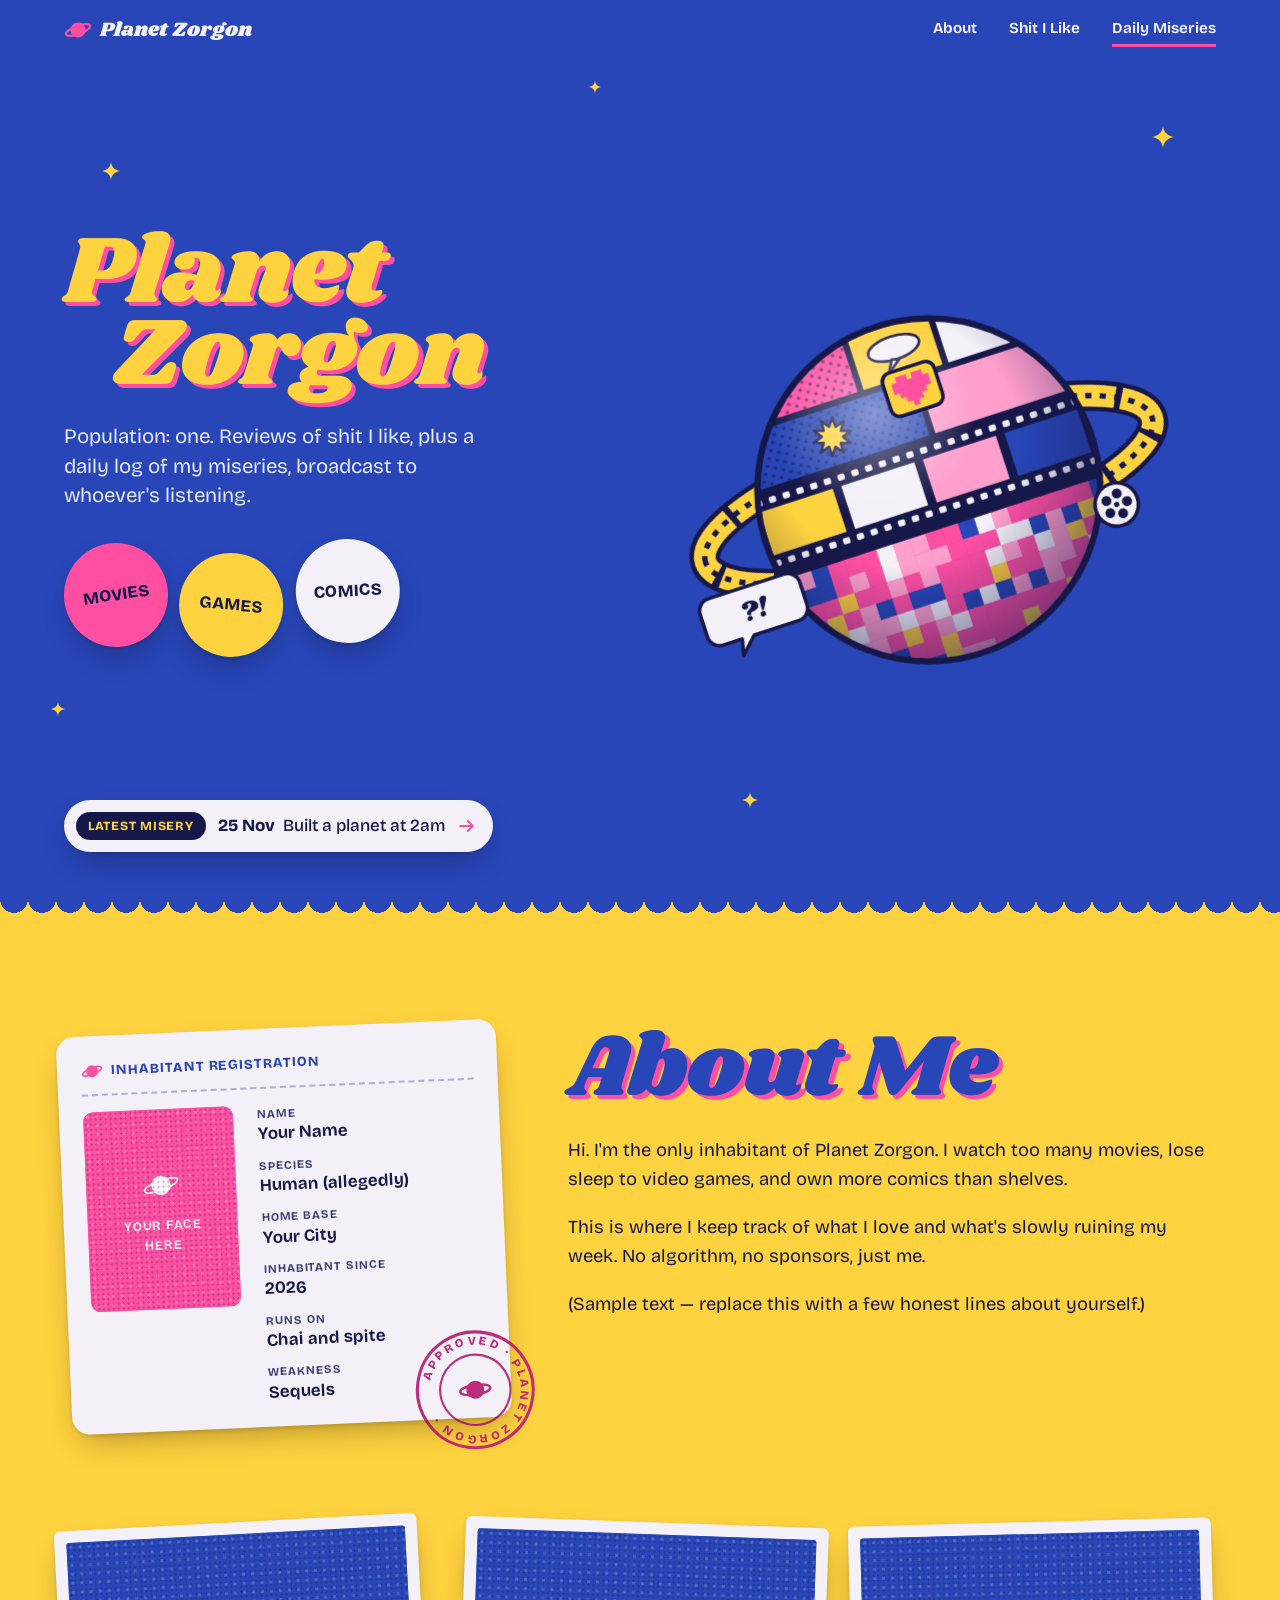
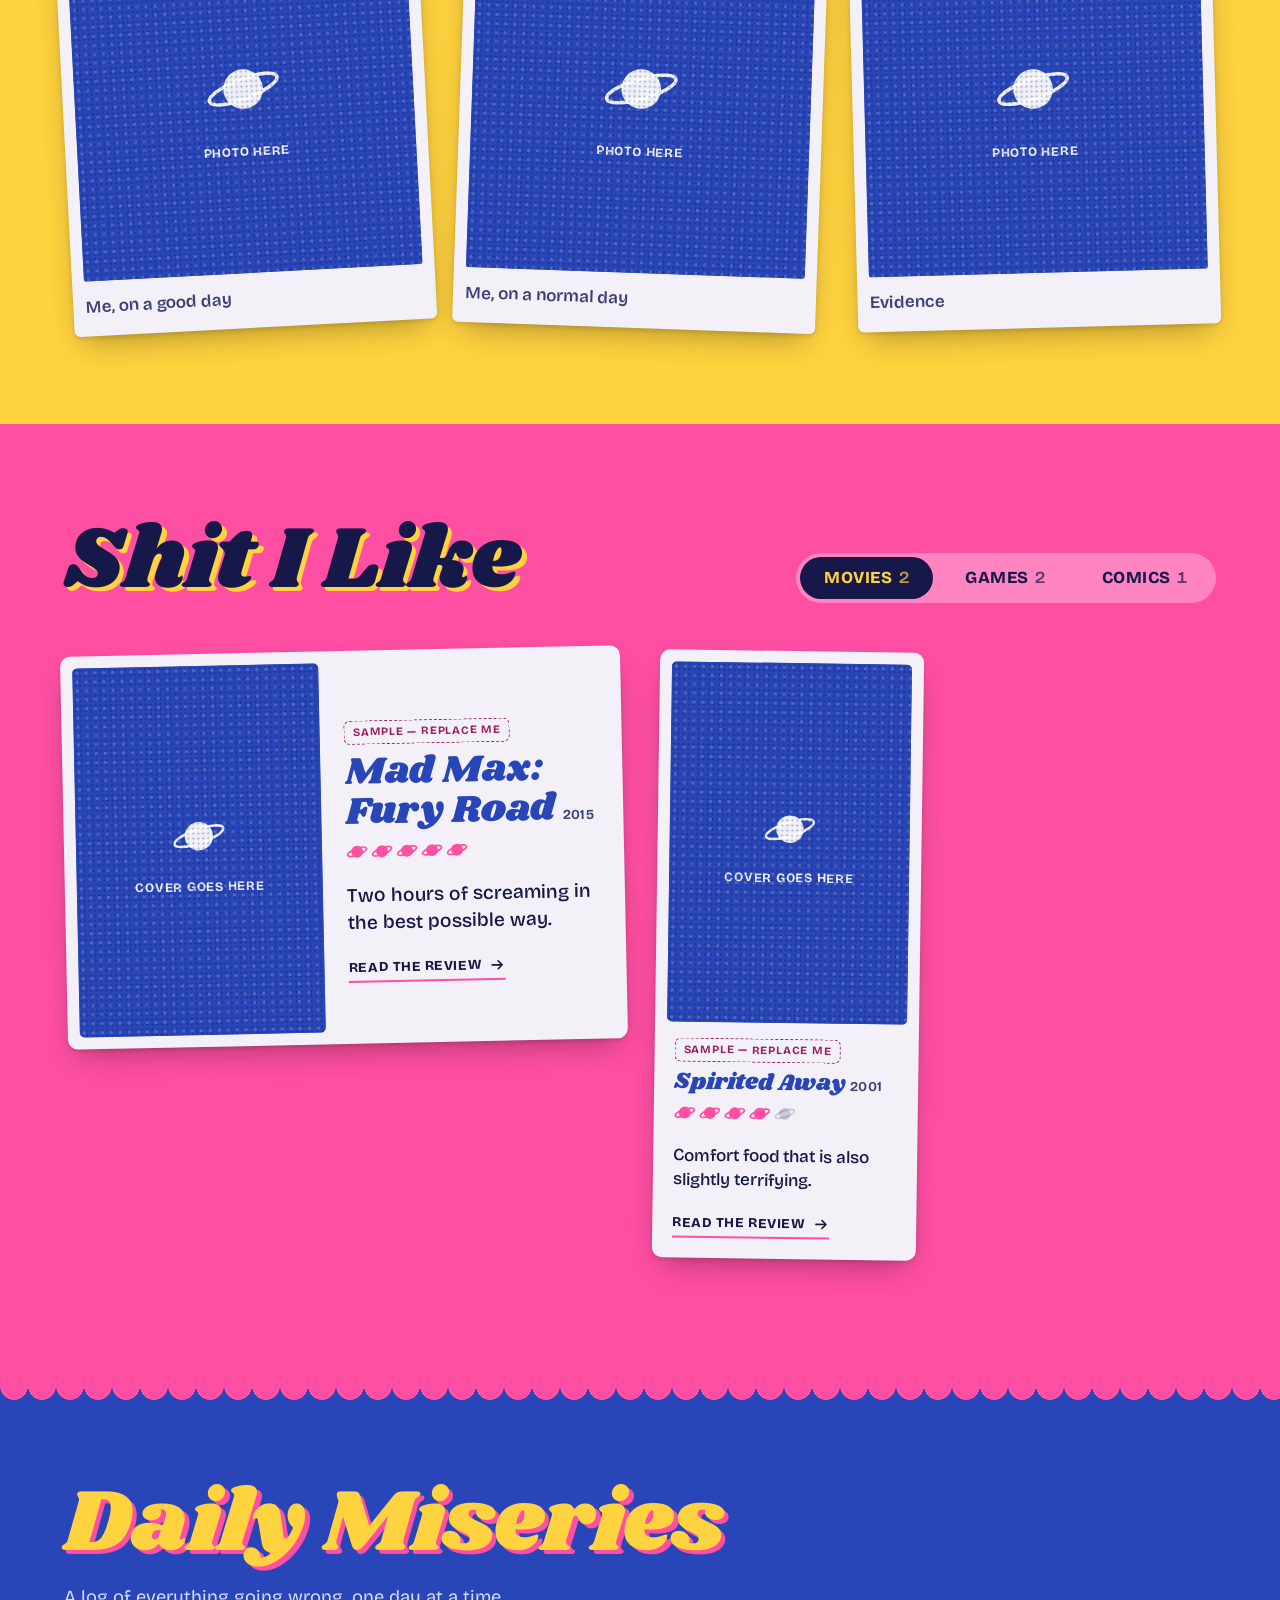
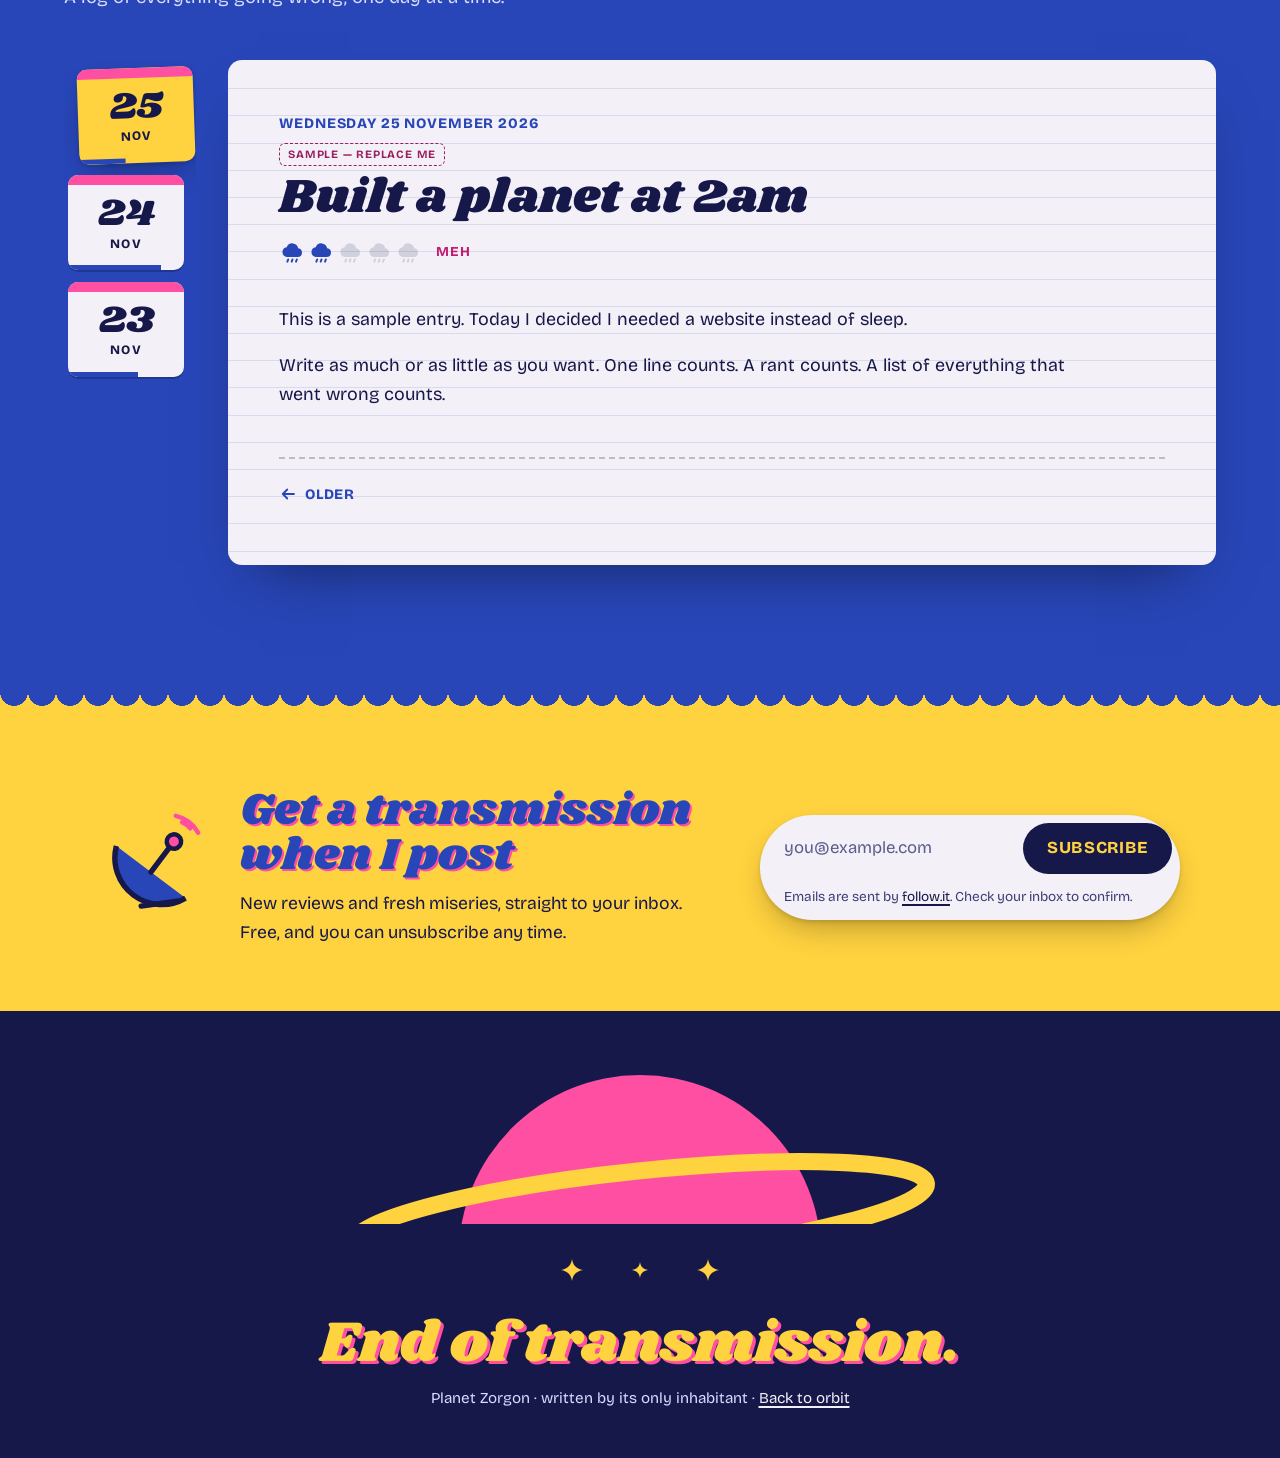
==== commit 52266dfe: "Add follow.it verification tag Co-Authored-By: Claude Opus 5.5 <noreply@anthropic.com> Claude-Sessio" ====
--- a/index.html
+++ b/index.html
@@ -6,6 +6,7 @@
   <title>Planet Zorgon</title>
   <meta name="description" content="Planet Zorgon: a one-person planet of reviews of movies, games and comics I like, plus the Daily Miseries, a daily log of everything going wrong.">
   <meta name="google-site-verification" content="HThzylTYUKwIYpg61SEb3HpPUlOQbCRA33gV9eMSHc8">
+  <meta name="follow.it-verification-code" content="0thsErsgGtH9Xt49VD9j"/>
   <link rel="alternate" type="application/rss+xml" title="Planet Zorgon" href="/feed.xml">
   <link rel="canonical" href="https://planetzorgon.netlify.app/">
   <meta property="og:type" content="website">
--- a/styles.css
+++ b/styles.css
@@ -718,7 +718,7 @@
 .signal__form { display: grid; grid-template-columns: minmax(0, 1fr) auto; gap: var(--s2); background: var(--paper); padding: var(--s2); border-radius: 999px; box-shadow: var(--shadow); }
 .signal__input { min-width: 0; border: 0; background: transparent; font: inherit; font-size: 1.05rem; padding: var(--s3) var(--s4); color: var(--ink); border-radius: 999px; }
 .signal__input:focus { outline: 3px solid var(--blue); outline-offset: 2px; }
-.signal__input::placeholder { color: #7a7ca8; }
+.signal__input::placeholder { color: #5a5c8c; }
 .signal__btn { border: 0; cursor: pointer; border-radius: 999px; padding: var(--s3) var(--s5); background: var(--ink); color: var(--yellow); font-weight: 760; font-stretch: 80%; font-size: 1.05rem; letter-spacing: .04em; text-transform: uppercase; transition: background-color .2s, transform .3s var(--ease-out); }
 .signal__btn:hover { background: var(--blue); transform: translateY(-1px); }
 .signal__fine { grid-column: 1 / -1; margin: var(--s1) var(--s4) var(--s1); font-size: .85rem; color: var(--ink-soft); }
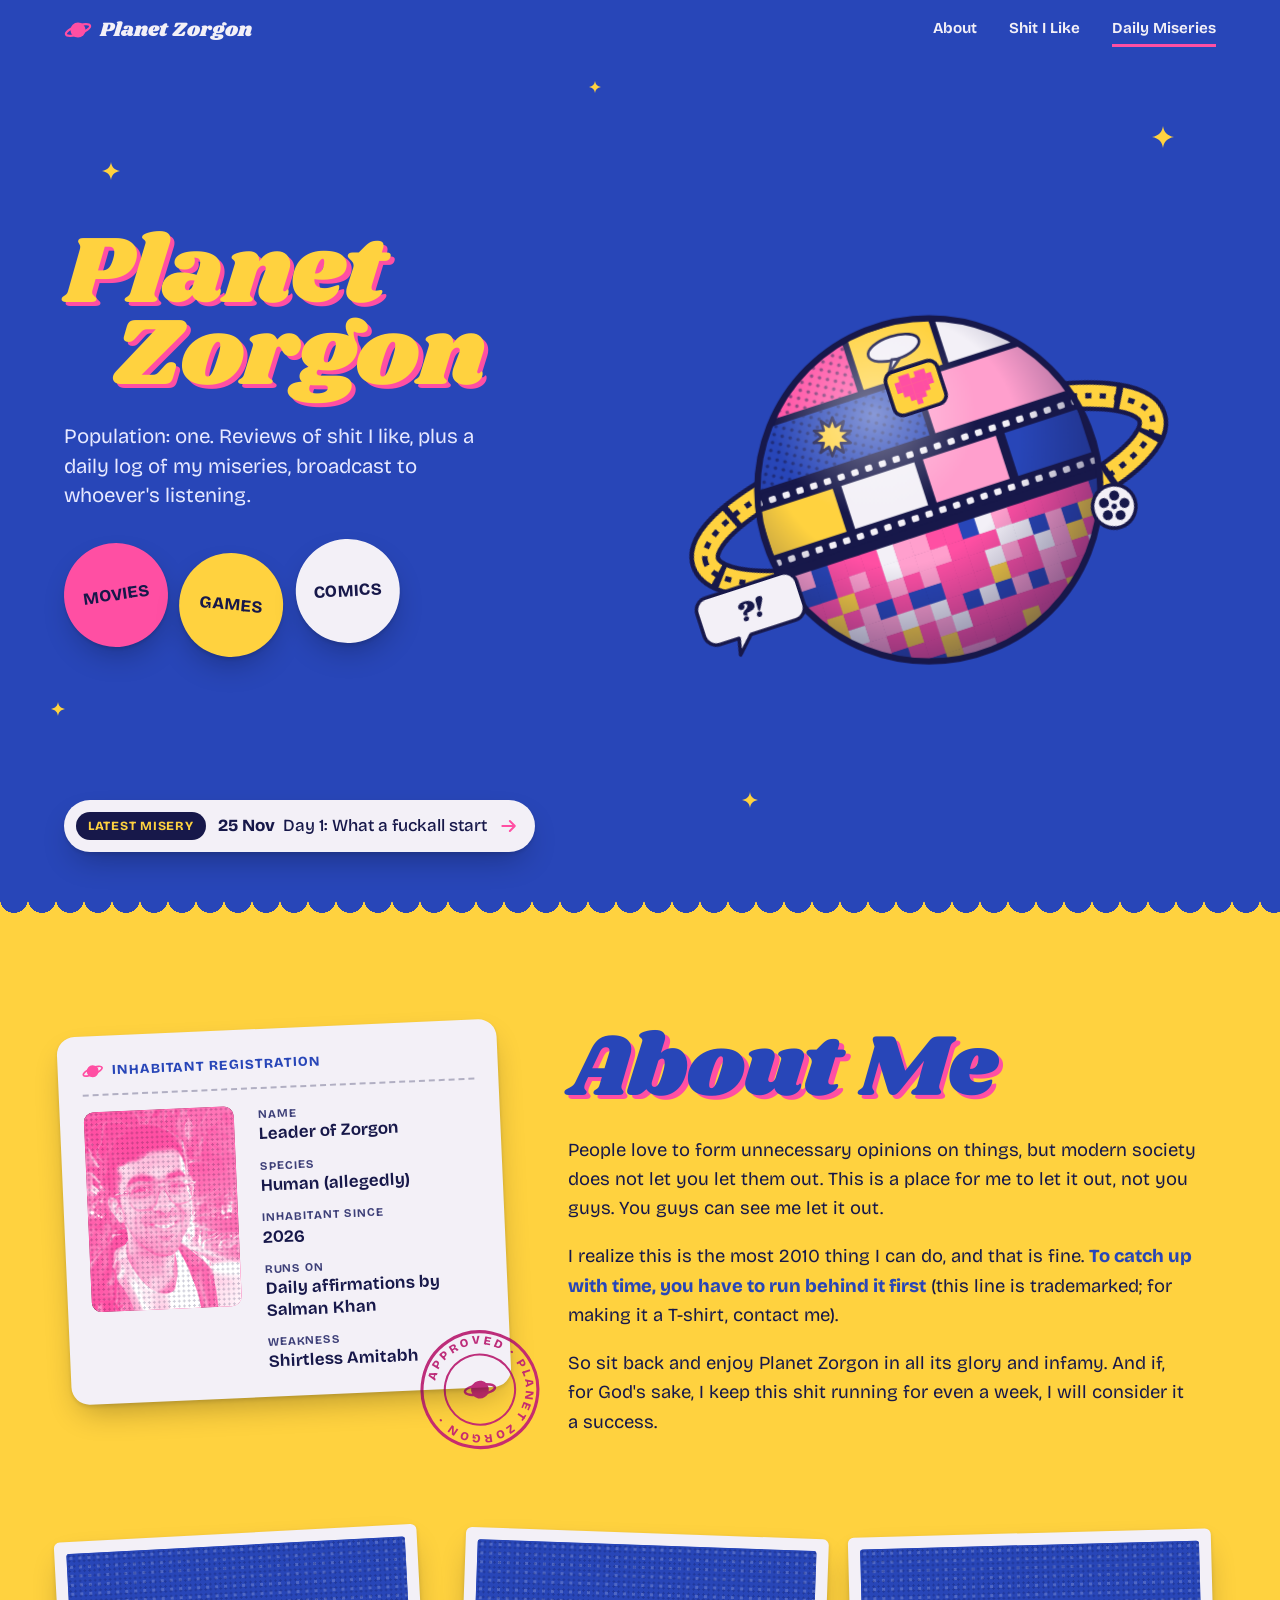
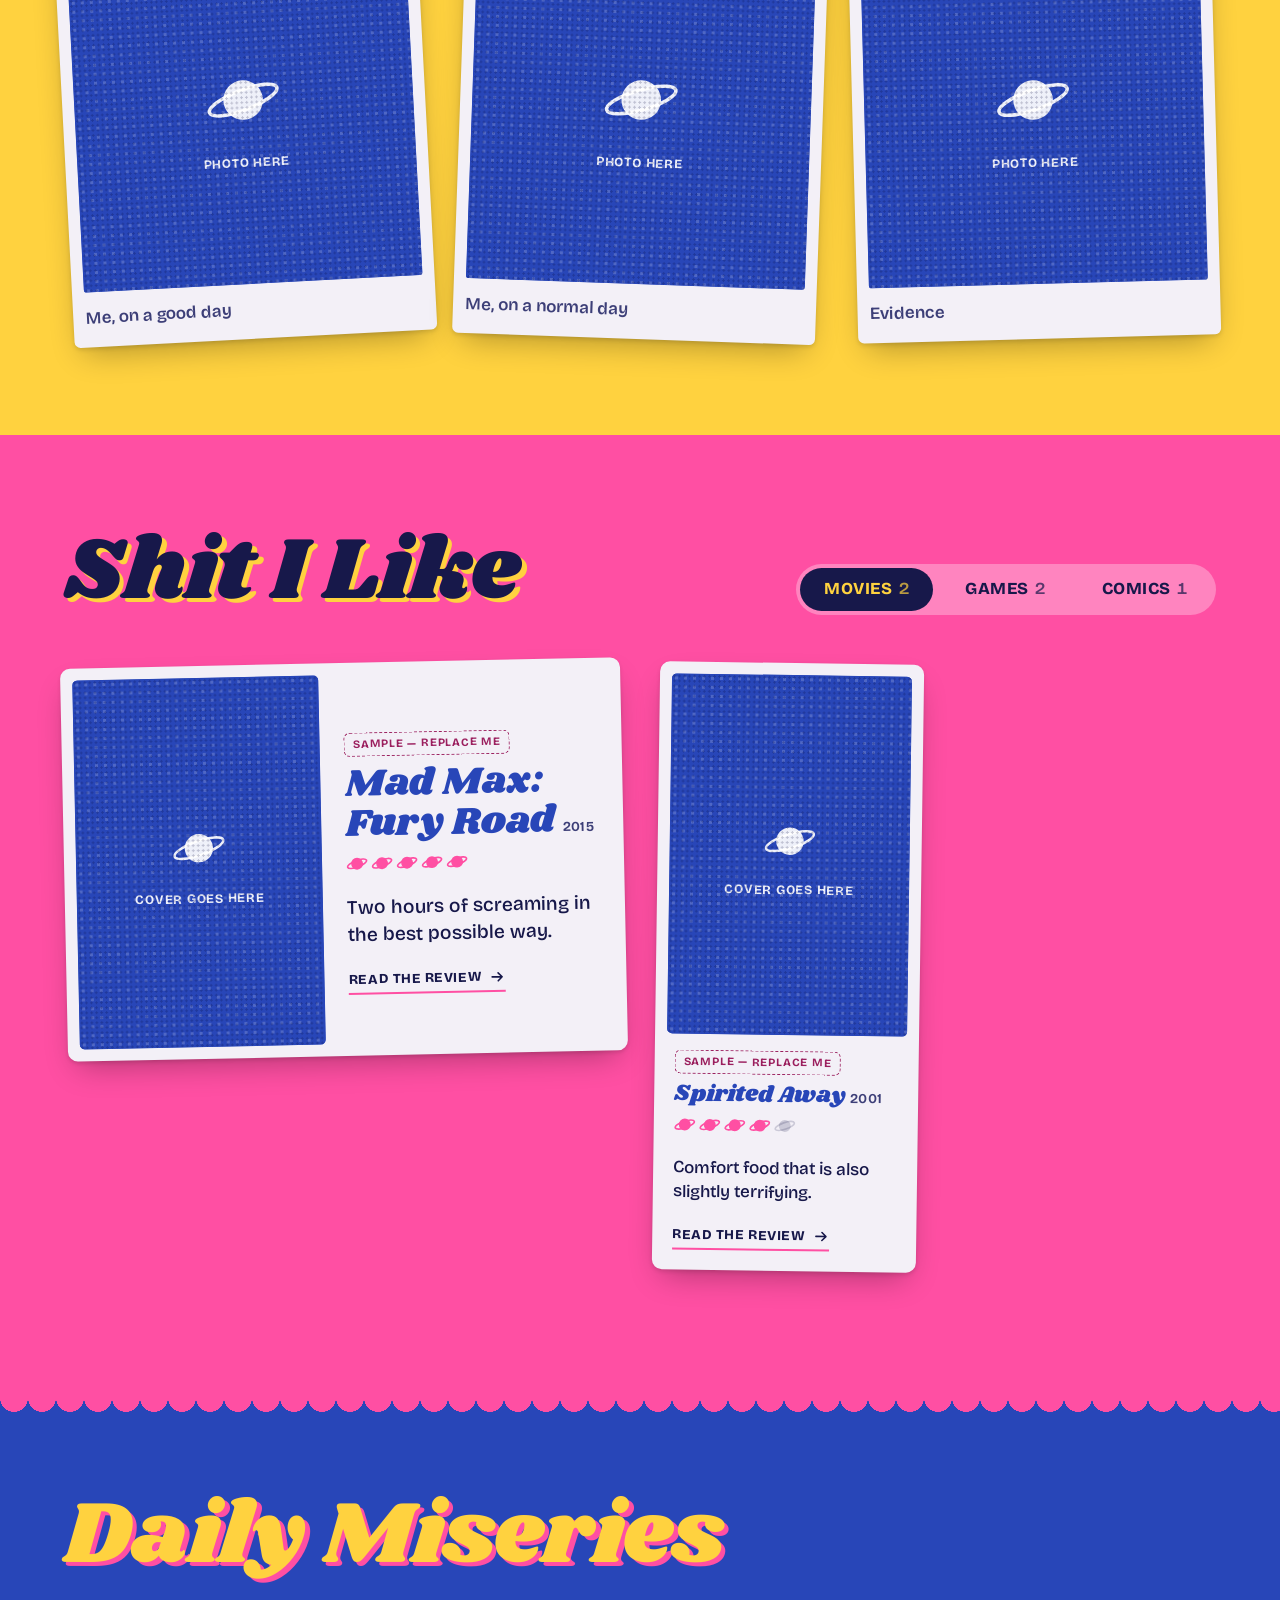
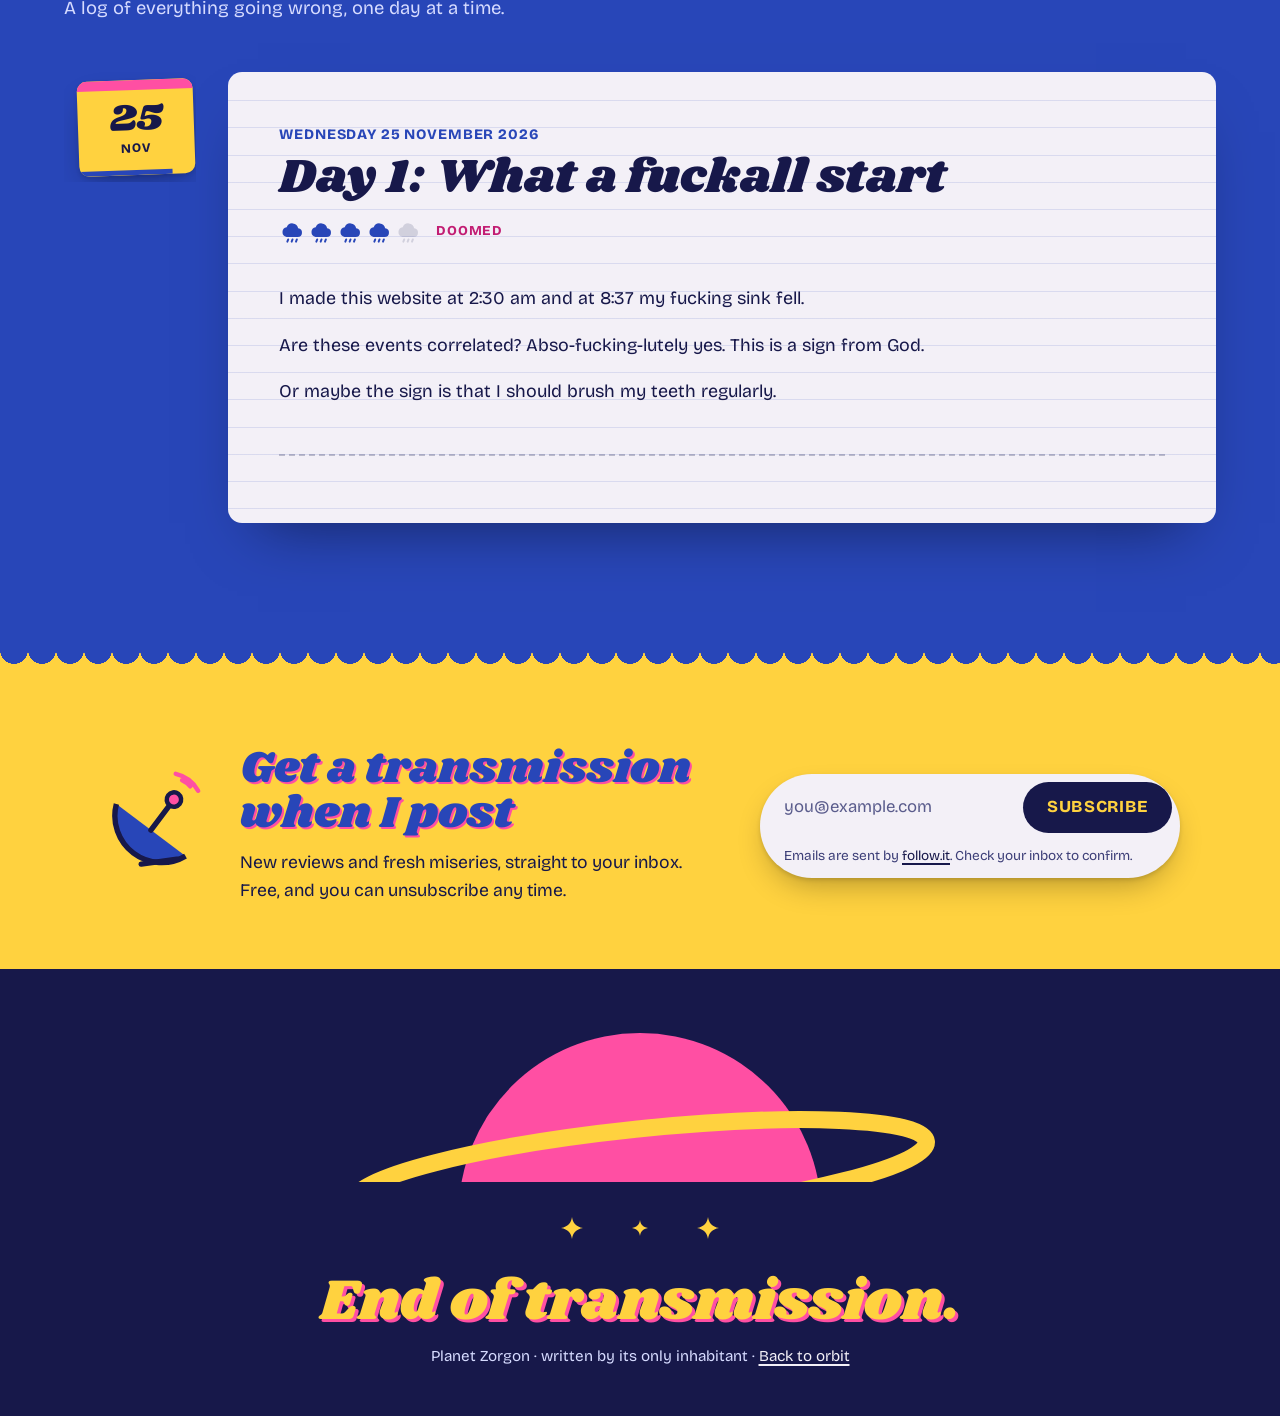
==== commit 0707aa6b: "Move to Cloudflare Pages: switch site address to planet-zorgon.pages.dev [skip netlify] Co-Authored-" ====
--- a/index.html
+++ b/index.html
@@ -8,12 +8,12 @@
   <meta name="google-site-verification" content="HThzylTYUKwIYpg61SEb3HpPUlOQbCRA33gV9eMSHc8">
   <meta name="follow.it-verification-code" content="0thsErsgGtH9Xt49VD9j"/>
   <link rel="alternate" type="application/rss+xml" title="Planet Zorgon" href="/feed.xml">
-  <link rel="canonical" href="https://planetzorgon.netlify.app/">
+  <link rel="canonical" href="https://planet-zorgon.pages.dev/">
   <meta property="og:type" content="website">
   <meta property="og:site_name" content="Planet Zorgon">
   <meta property="og:title" content="Planet Zorgon">
   <meta property="og:description" content="Reviews of shit I like, plus a daily log of my miseries.">
-  <meta property="og:url" content="https://planetzorgon.netlify.app/">
+  <meta property="og:url" content="https://planet-zorgon.pages.dev/">
   <meta name="twitter:card" content="summary">
   <meta name="theme-color" content="#2846b8">
   <link rel="icon" href="images/favicon.svg" type="image/svg+xml">
--- a/styles.css
+++ b/styles.css
@@ -284,7 +284,7 @@
 .passport__fields div { display: grid; gap: 0; }
 .passport__fields dt { font-size: .72rem; font-weight: 700; font-stretch: 78%; letter-spacing: .08em; text-transform: uppercase; color: var(--ink-soft); }
 .passport__fields dd { margin: 0; font-weight: 650; line-height: 1.25; overflow-wrap: anywhere; }
-.passport__stamp { position: absolute; right: -26px; bottom: -34px; width: 124px; color: #c21d73; transform: rotate(14deg); mix-blend-mode: multiply; opacity: .92; font-family: var(--body); font-weight: 800; font-stretch: 75%; }
+.passport__stamp { position: absolute; right: -30px; bottom: -64px; width: 124px; color: #c21d73; transform: rotate(14deg); mix-blend-mode: multiply; opacity: .92; font-family: var(--body); font-weight: 800; font-stretch: 75%; }
 .passport__stamp svg { width: 100%; height: auto; display: block; }
 
 .evidence { list-style: none; margin: var(--s9) auto 0; padding: 0; max-width: 1180px; display: grid; grid-template-columns: repeat(auto-fit, minmax(200px, 1fr)); gap: var(--s6); }
@@ -732,3 +732,6 @@
   .signal__form { grid-template-columns: 1fr; border-radius: 22px; }
   .signal__btn { width: 100%; }
 }
+
+.prose strong { font-weight: 760; }
+.about .prose strong { color: var(--blue); }
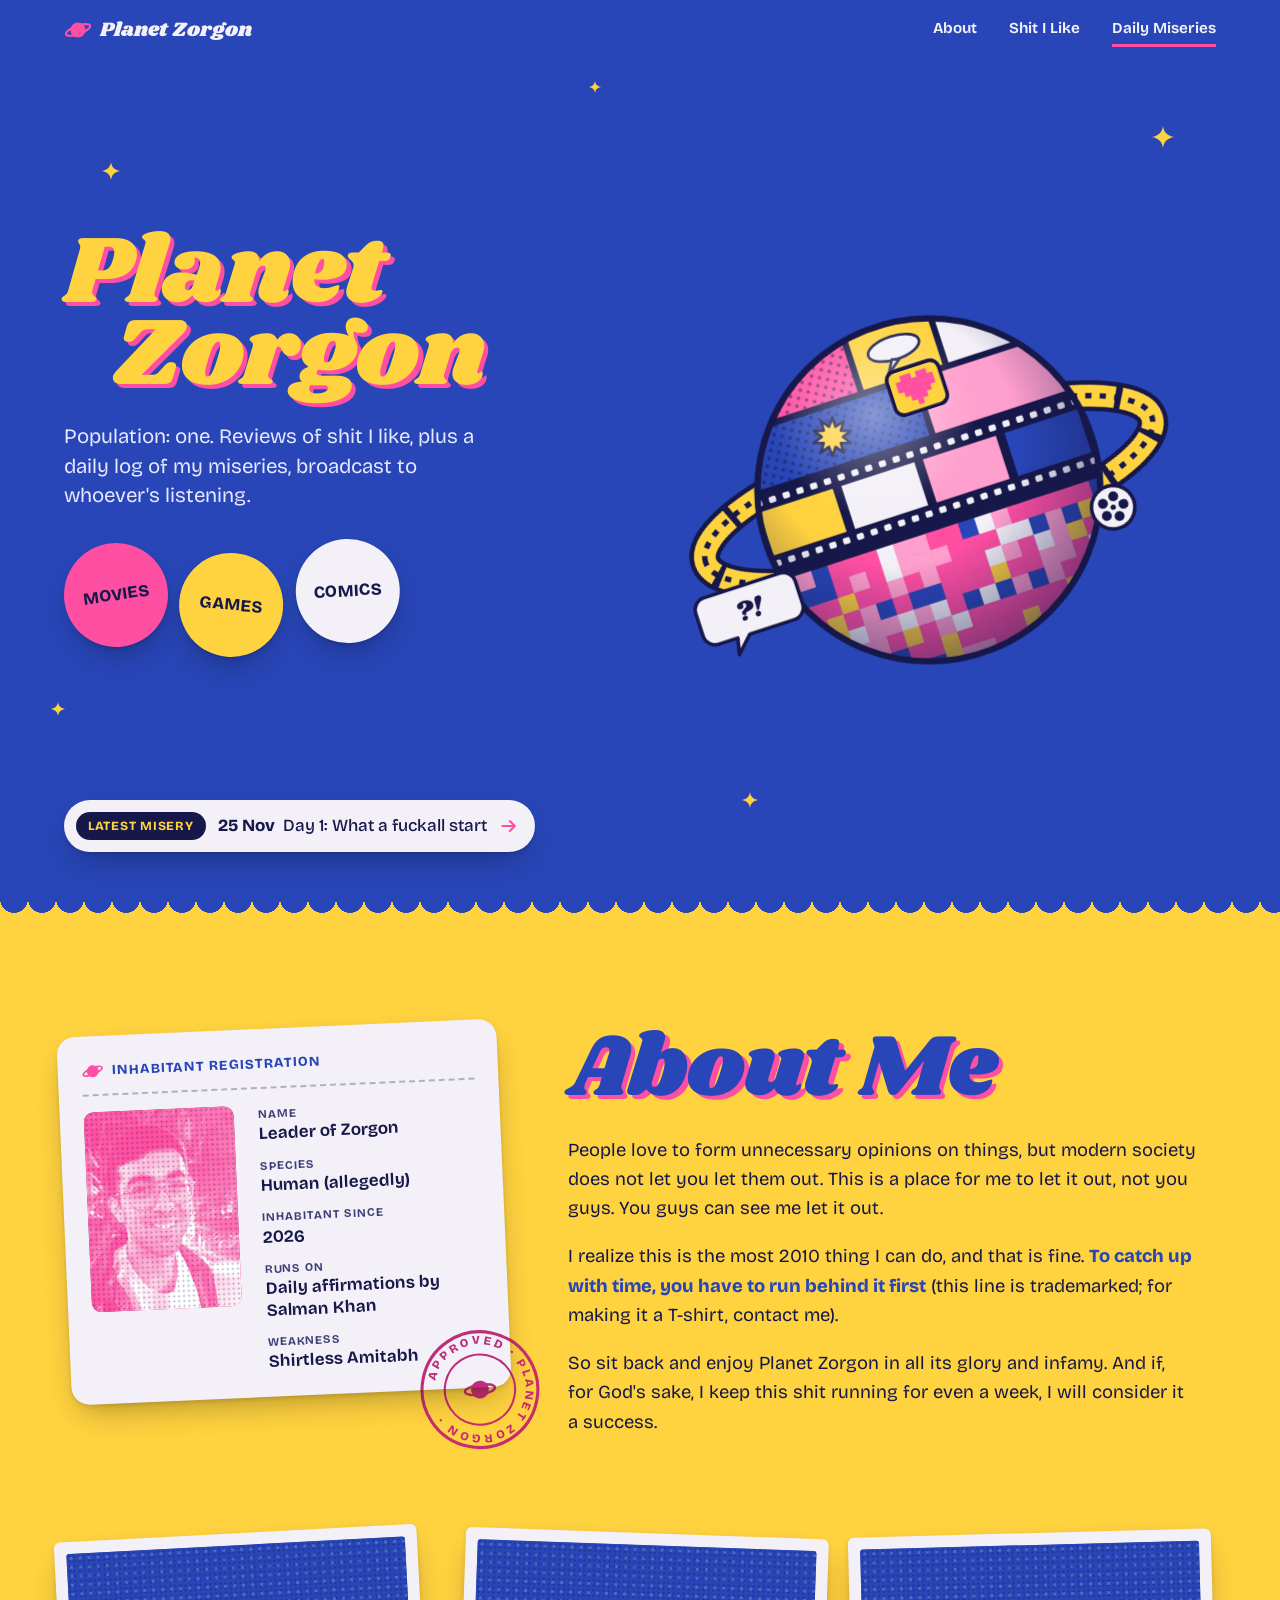
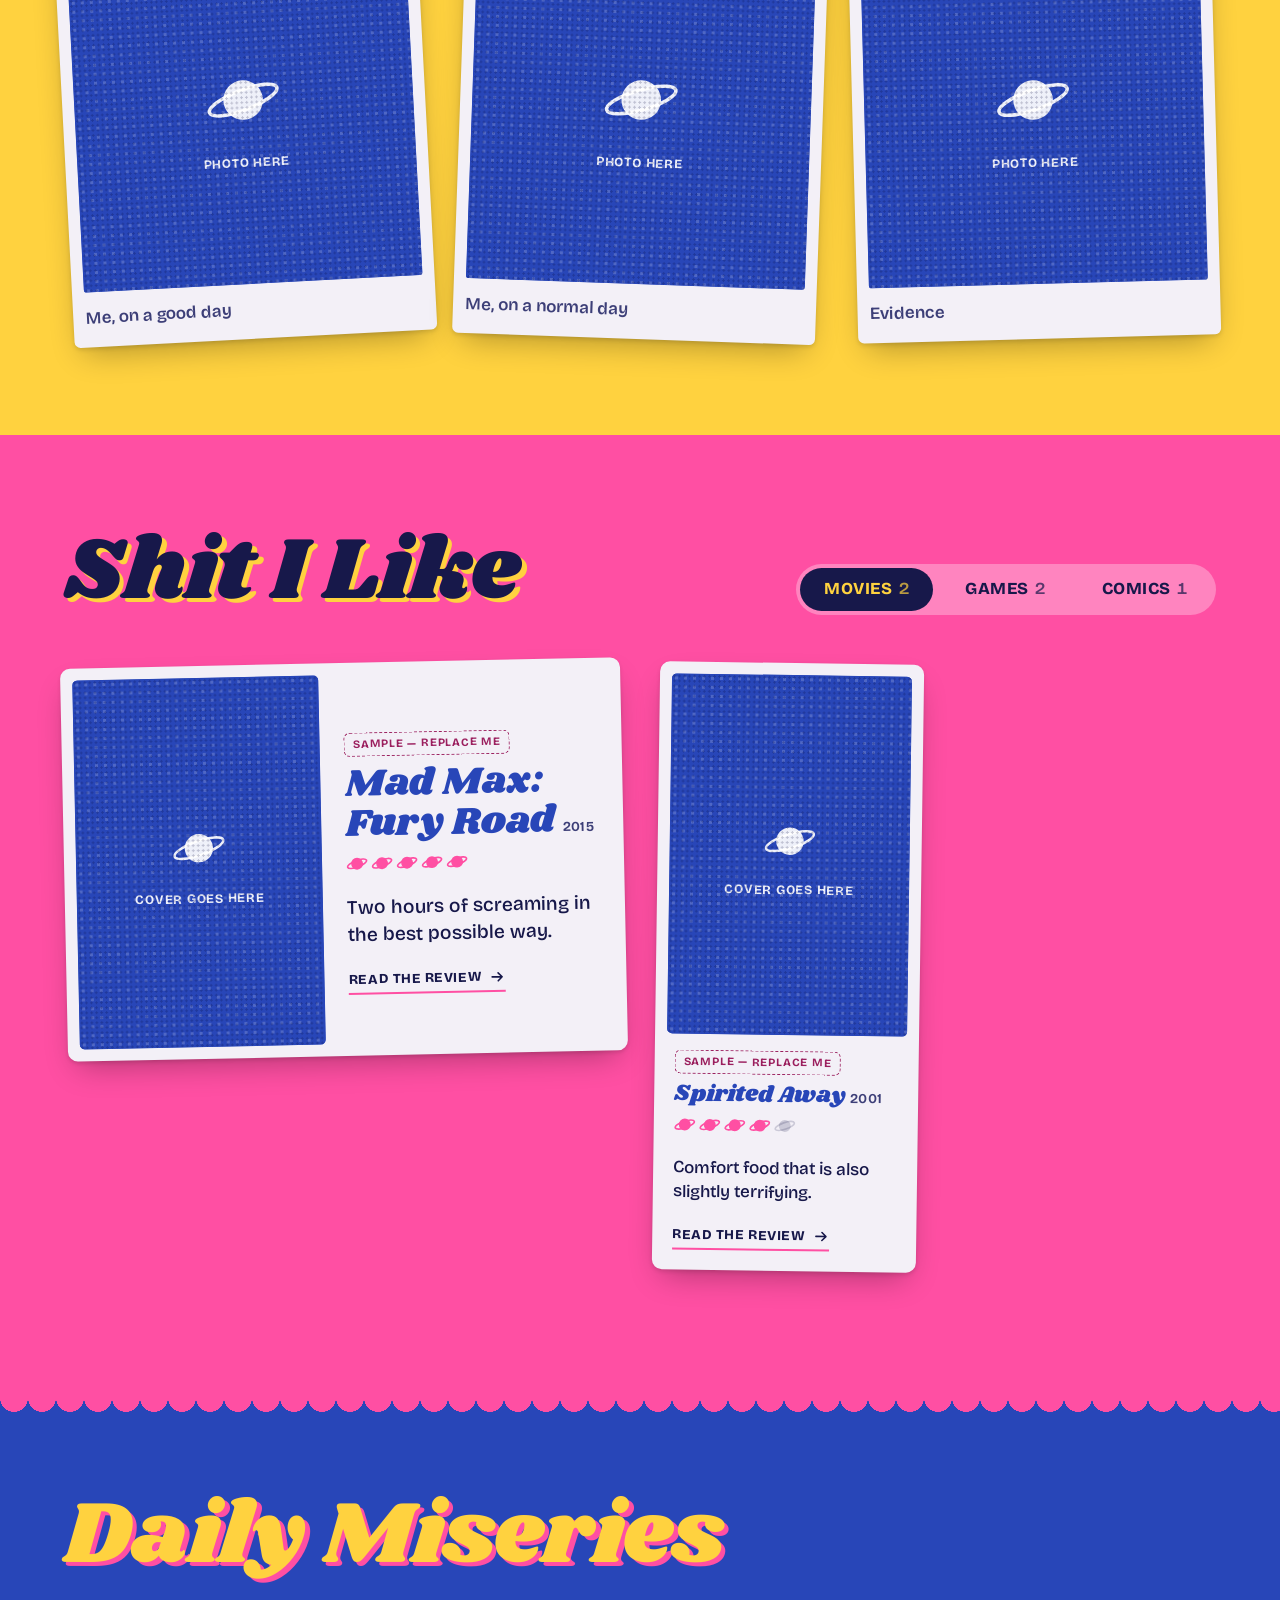
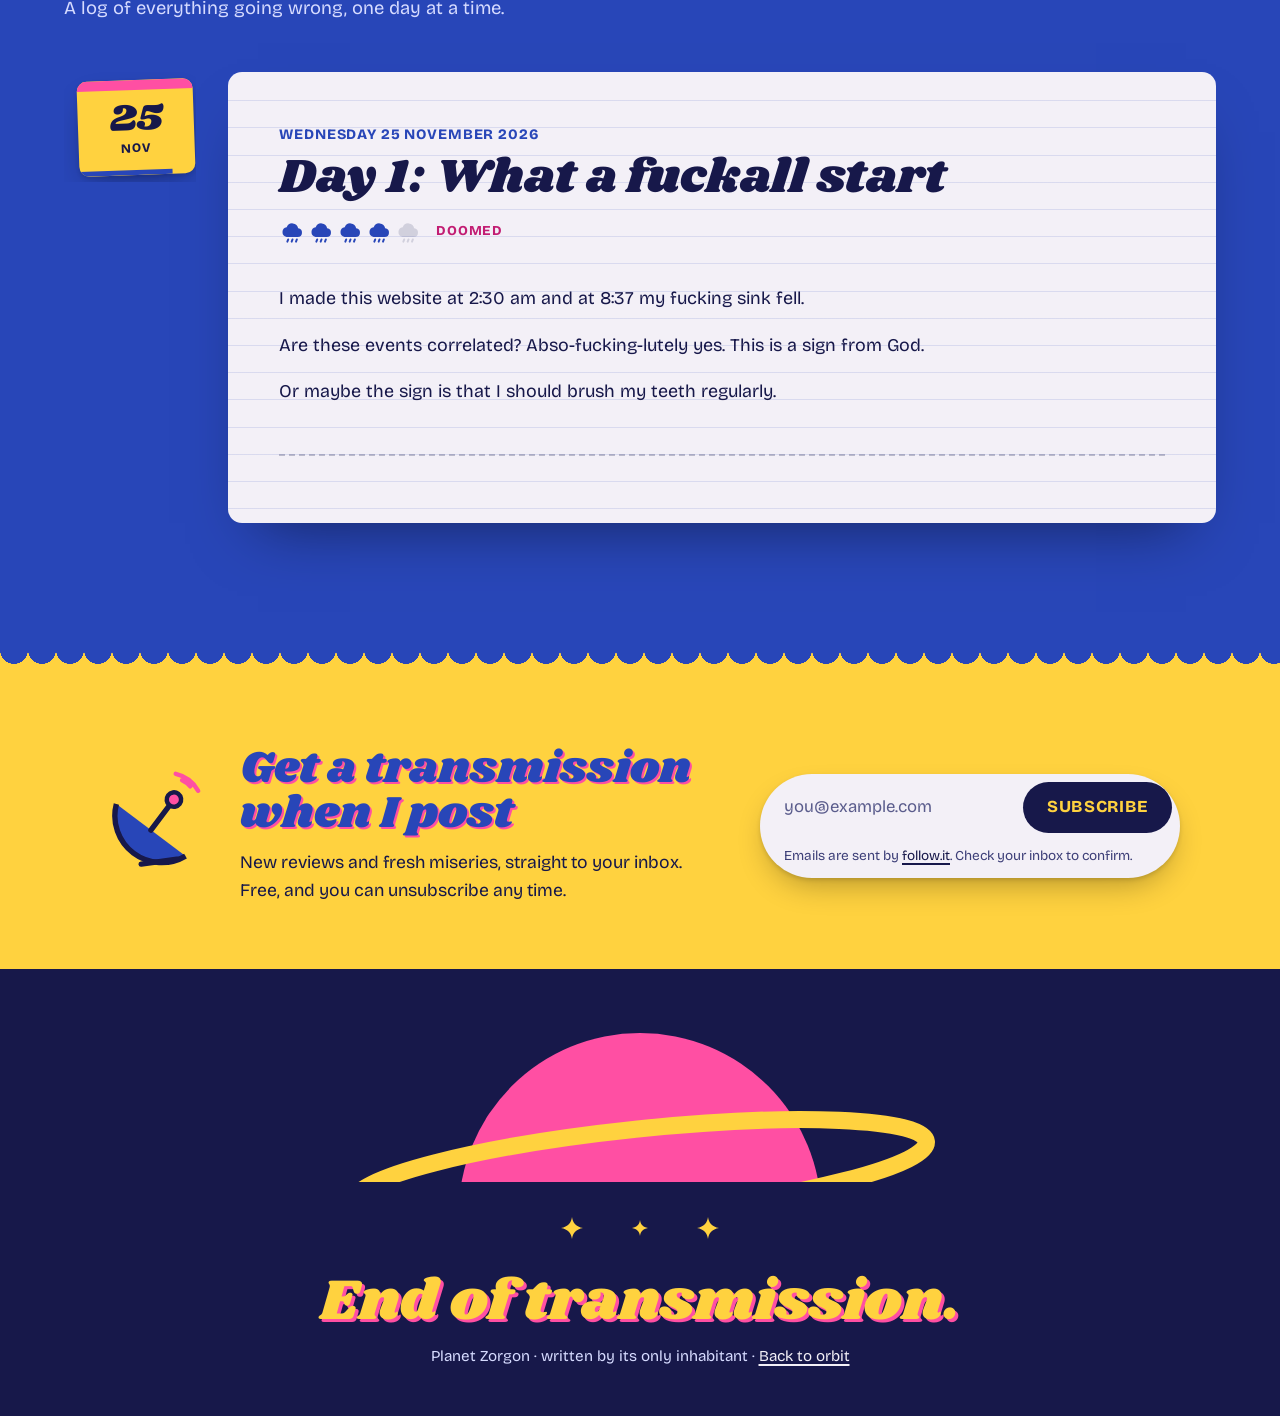
==== commit 2ff2dd0f: "Point sign-up box at the new follow.it feed [skip netlify] Co-Authored-By: Claude Opus 5.5 <noreply@" ====
--- a/index.html
+++ b/index.html
@@ -168,7 +168,7 @@
       <h2 class="signal__h" id="signal-h">Get a transmission when I post</h2>
       <p class="signal__p">New reviews and fresh miseries, straight to your inbox. Free, and you can unsubscribe any time.</p>
     </div>
-    <form class="signal__form" action="https://api.follow.it/subscription-form/[base64]/8" method="post" target="_blank" rel="noopener">
+    <form class="signal__form" action="https://api.follow.it/subscription-form/[base64]/8" method="post" target="_blank" rel="noopener">
       <label class="visually-hidden" for="signal-email">Your email</label>
       <input class="signal__input" id="signal-email" type="email" name="email" required autocomplete="email" inputmode="email" placeholder="you@example.com" spellcheck="false">
       <button class="signal__btn" type="submit">Subscribe</button>
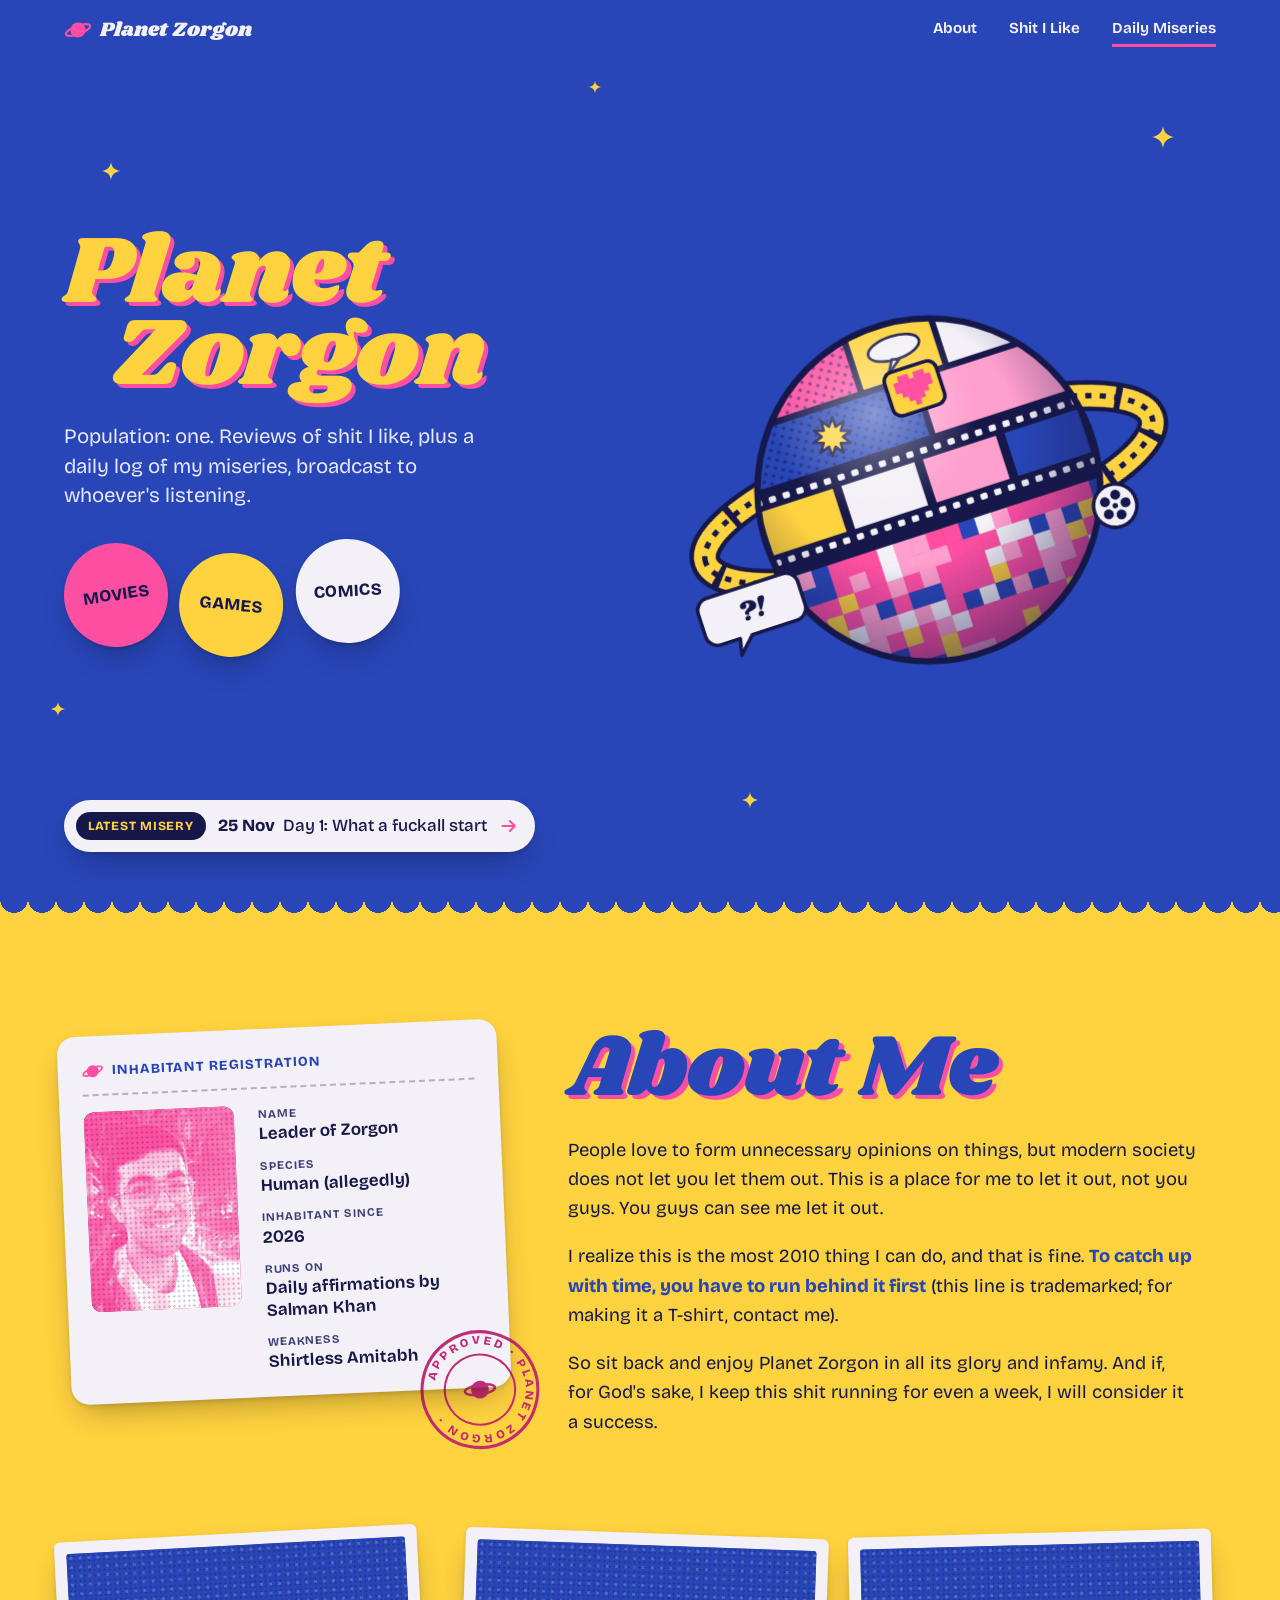
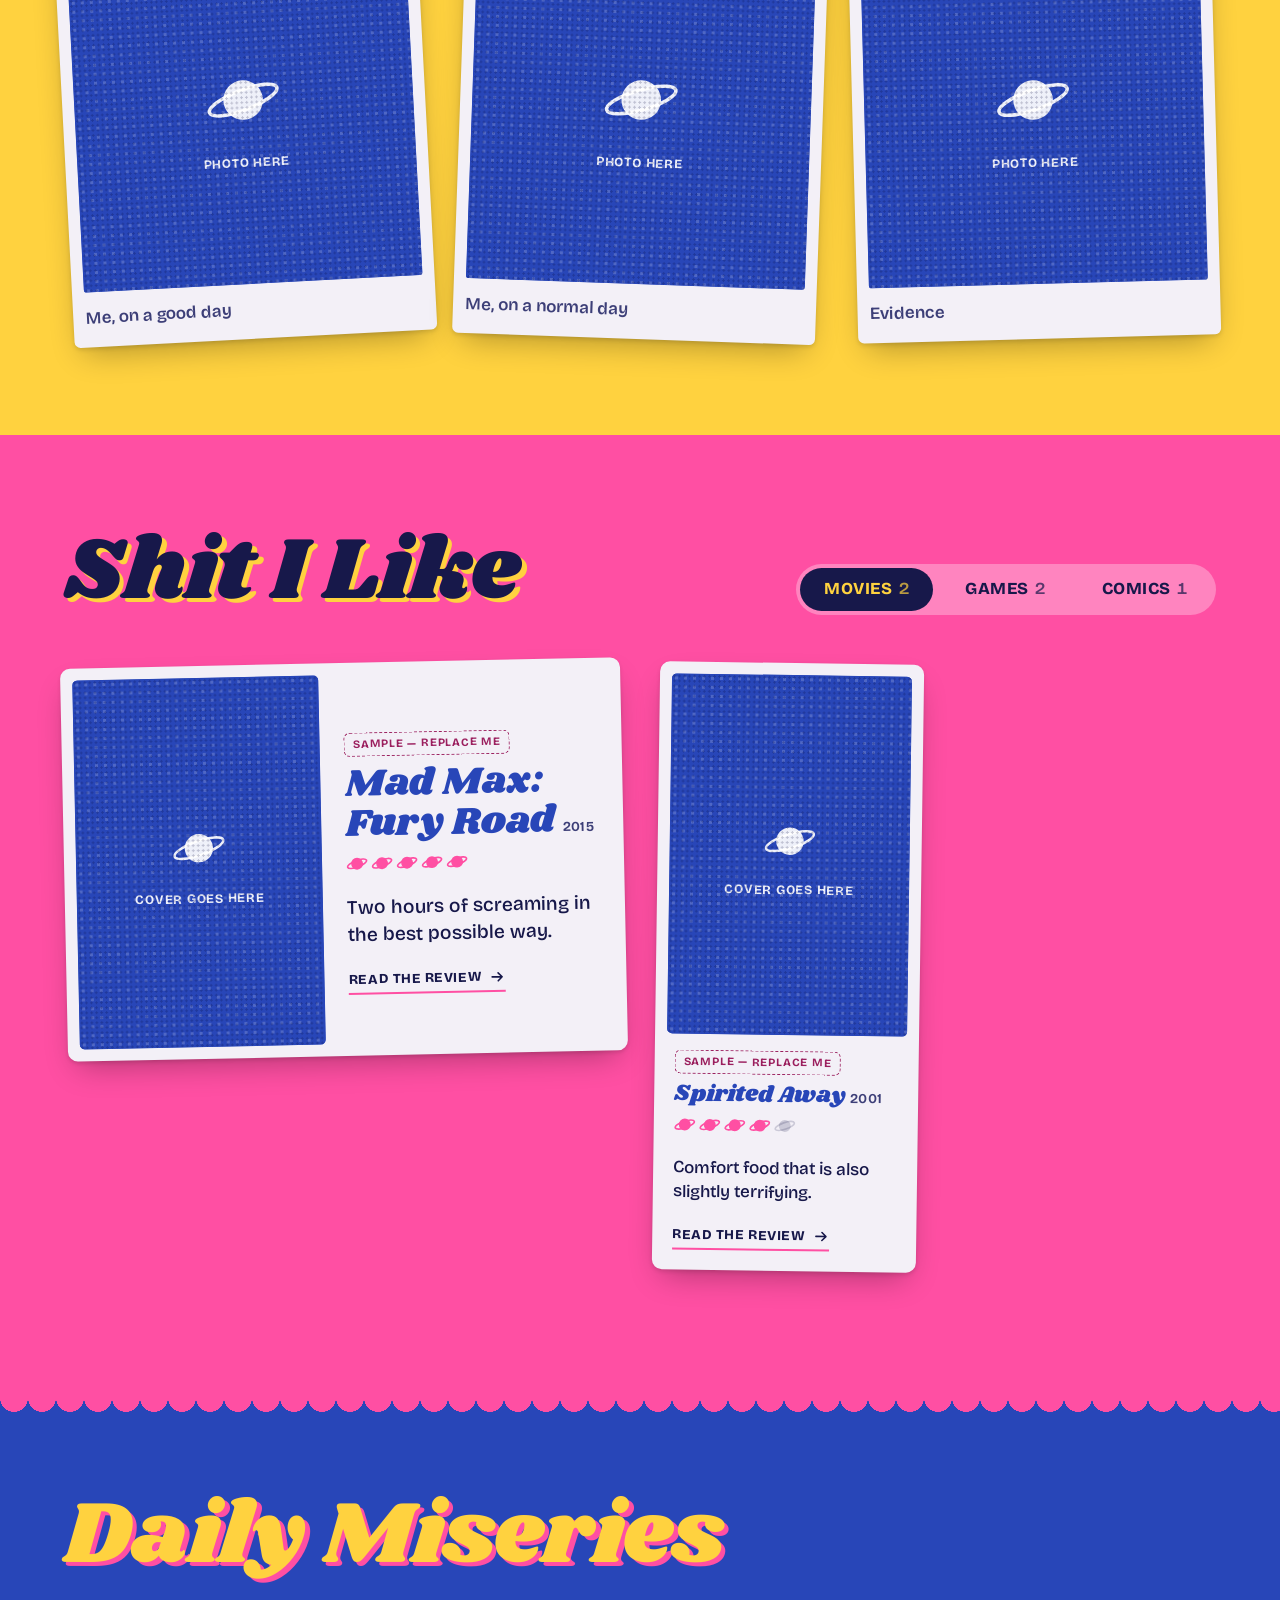
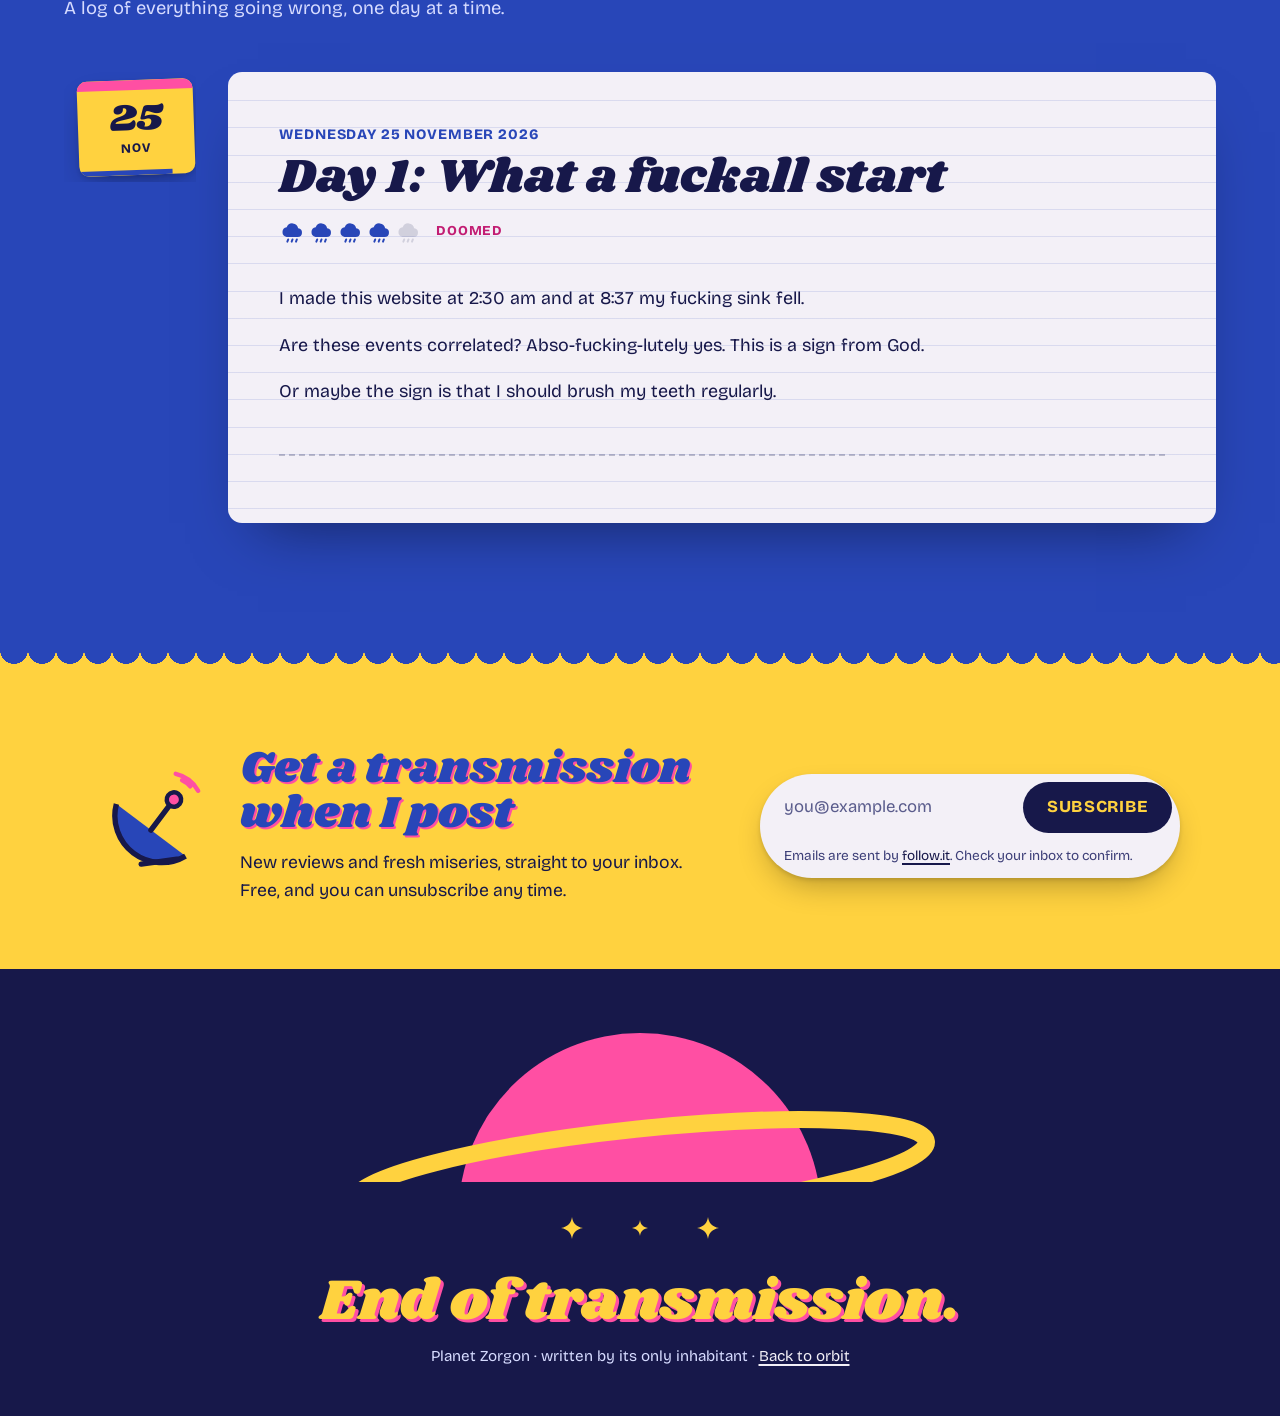
==== commit d859c177: "New follow.it verification code [skip netlify] Co-Authored-By: Claude Opus 5.5 <noreply@anthropic.co" ====
--- a/index.html
+++ b/index.html
@@ -6,7 +6,7 @@
   <title>Planet Zorgon</title>
   <meta name="description" content="Planet Zorgon: a one-person planet of reviews of movies, games and comics I like, plus the Daily Miseries, a daily log of everything going wrong.">
   <meta name="google-site-verification" content="HThzylTYUKwIYpg61SEb3HpPUlOQbCRA33gV9eMSHc8">
-  <meta name="follow.it-verification-code" content="0thsErsgGtH9Xt49VD9j"/>
+  <meta name="follow.it-verification-code" content="wF2FHVNV9Ka0S8VwUMjX"/>
   <link rel="alternate" type="application/rss+xml" title="Planet Zorgon" href="/feed.xml">
   <link rel="canonical" href="https://planet-zorgon.pages.dev/">
   <meta property="og:type" content="website">
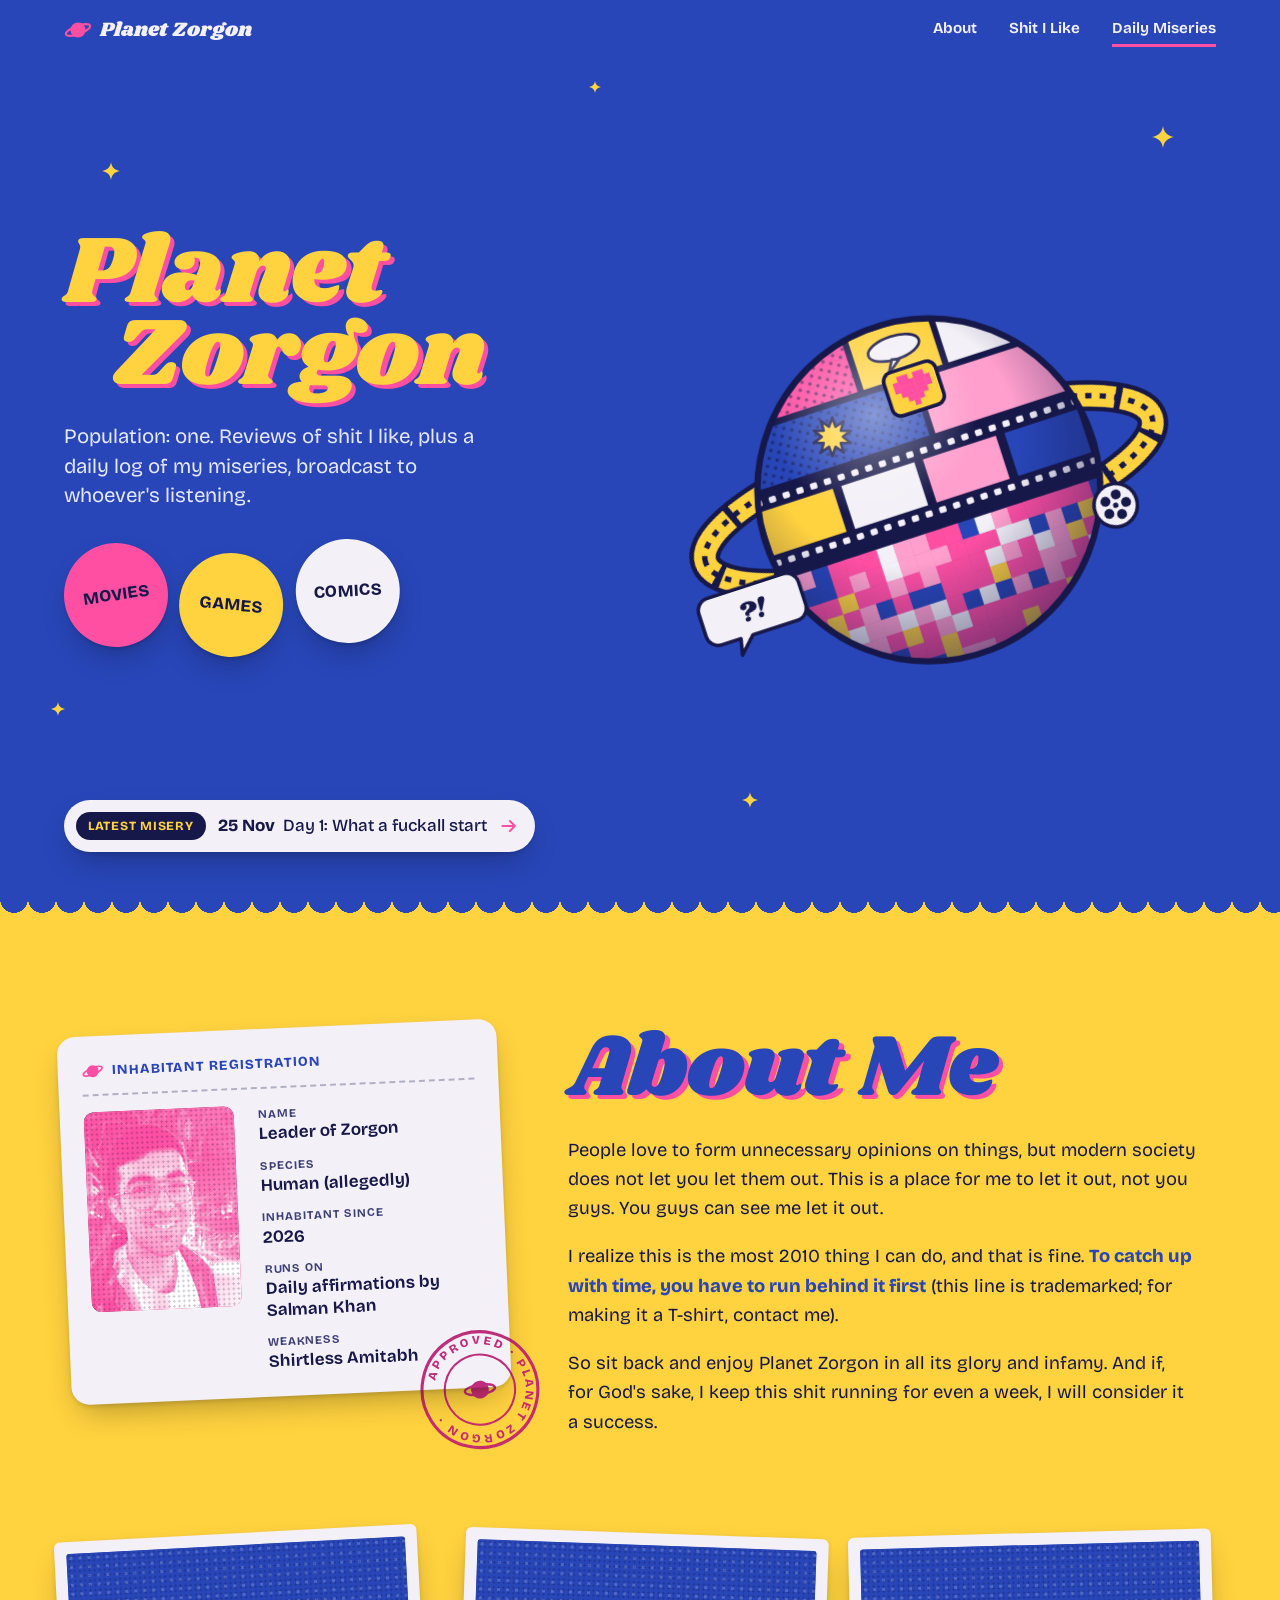
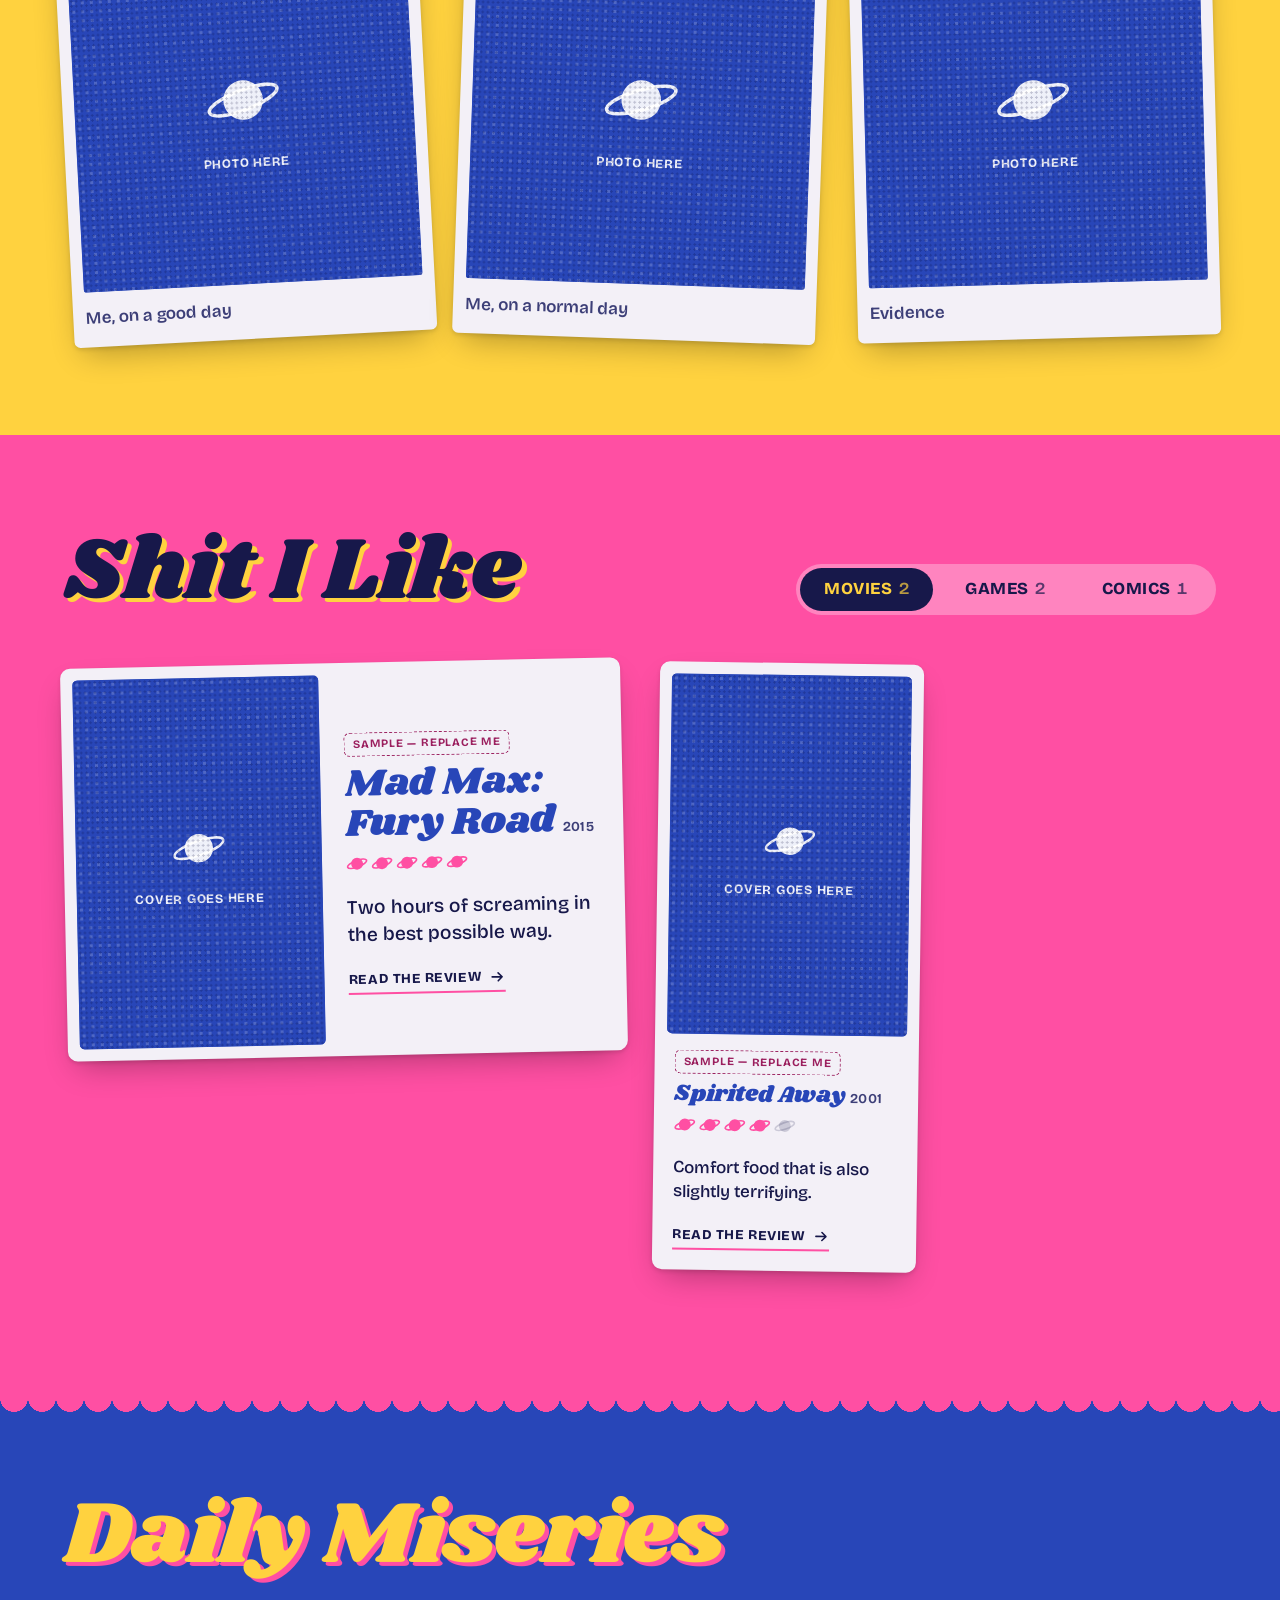
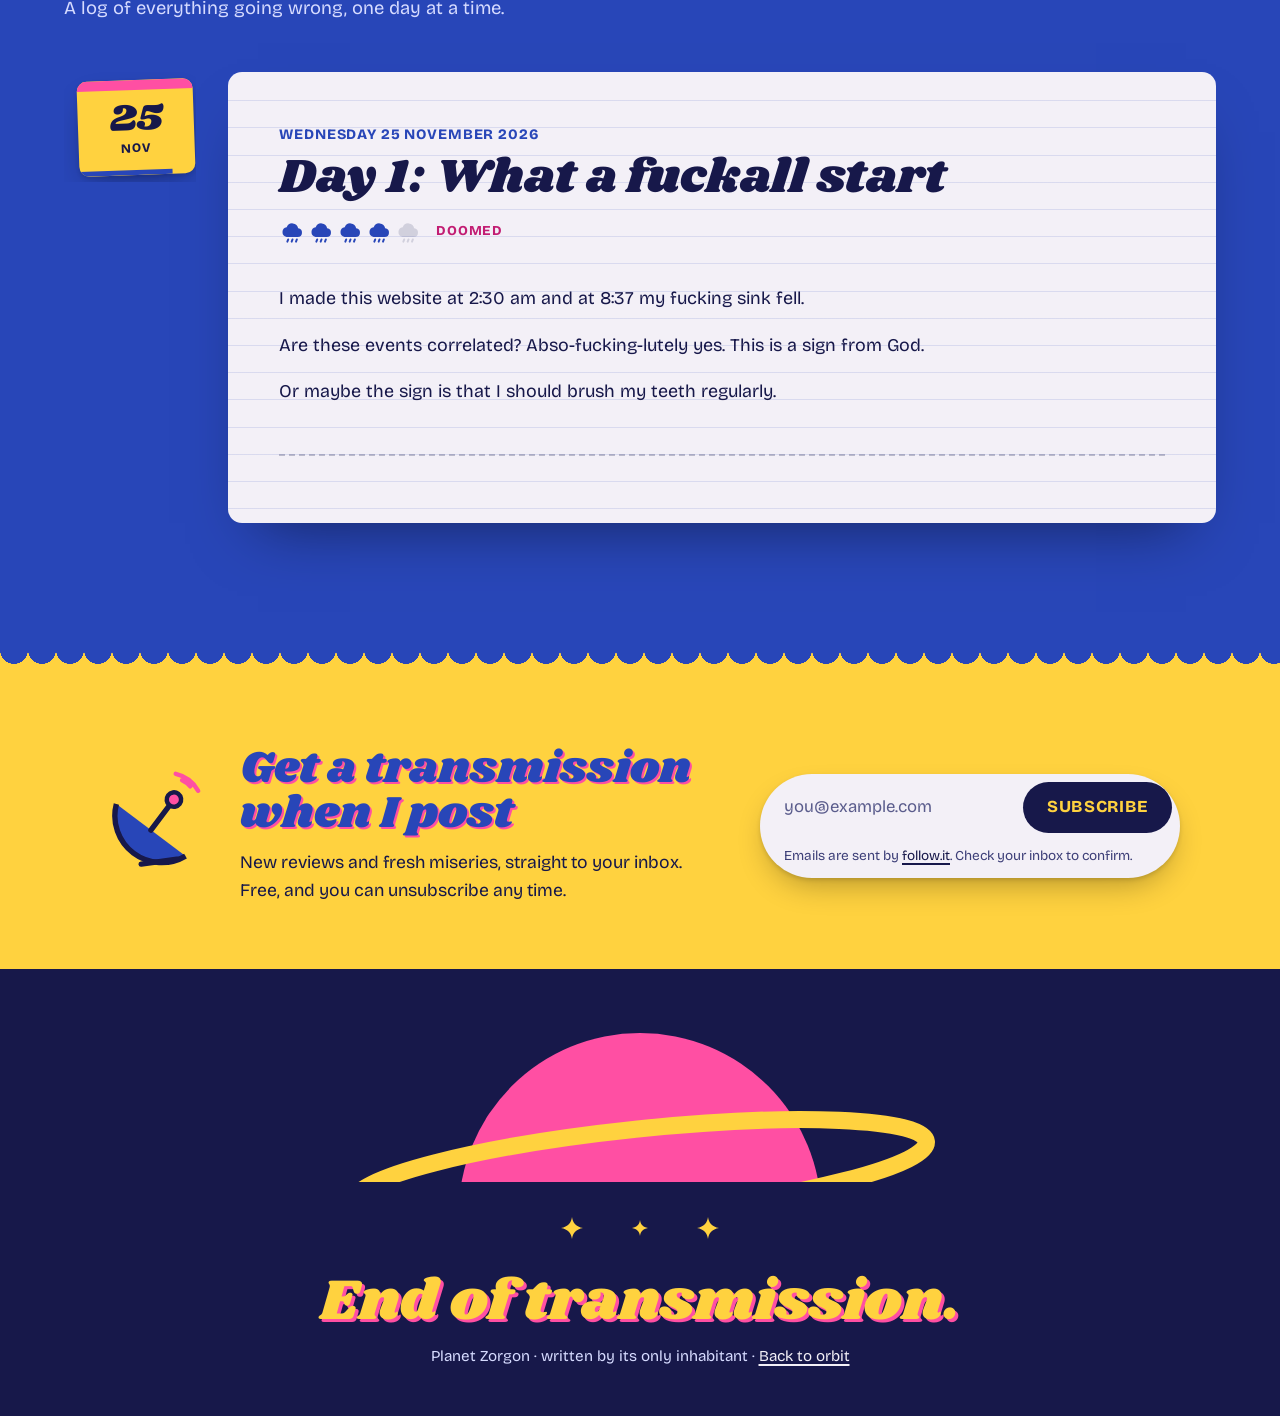
==== commit 8367de02: "Sign-up form: submit in the same tab (fixes 405 in some browsers) [skip netlify] Co-Authored-By: Cla" ====
--- a/index.html
+++ b/index.html
@@ -168,7 +168,7 @@
       <h2 class="signal__h" id="signal-h">Get a transmission when I post</h2>
       <p class="signal__p">New reviews and fresh miseries, straight to your inbox. Free, and you can unsubscribe any time.</p>
     </div>
-    <form class="signal__form" action="https://api.follow.it/subscription-form/[base64]/8" method="post" target="_blank" rel="noopener">
+    <form class="signal__form" action="https://api.follow.it/subscription-form/[base64]/8" method="post">
       <label class="visually-hidden" for="signal-email">Your email</label>
       <input class="signal__input" id="signal-email" type="email" name="email" required autocomplete="email" inputmode="email" placeholder="you@example.com" spellcheck="false">
       <button class="signal__btn" type="submit">Subscribe</button>
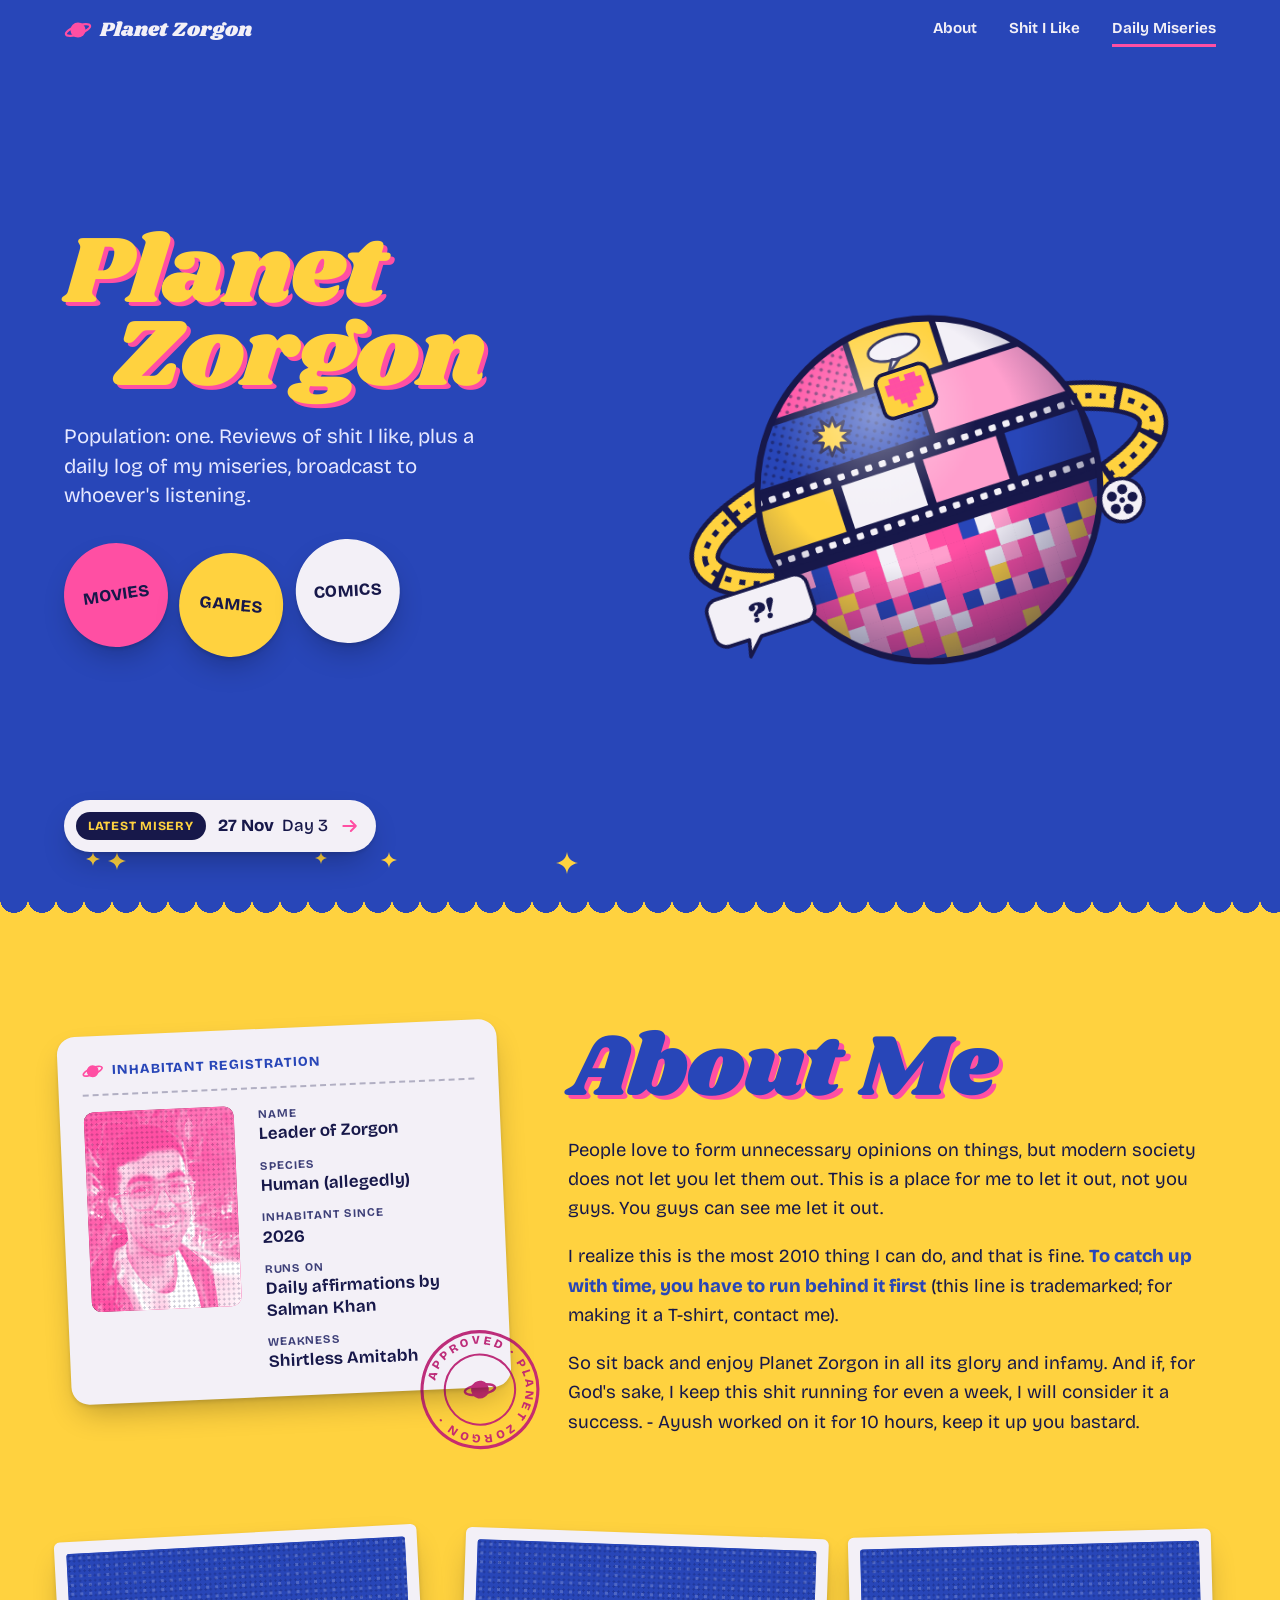
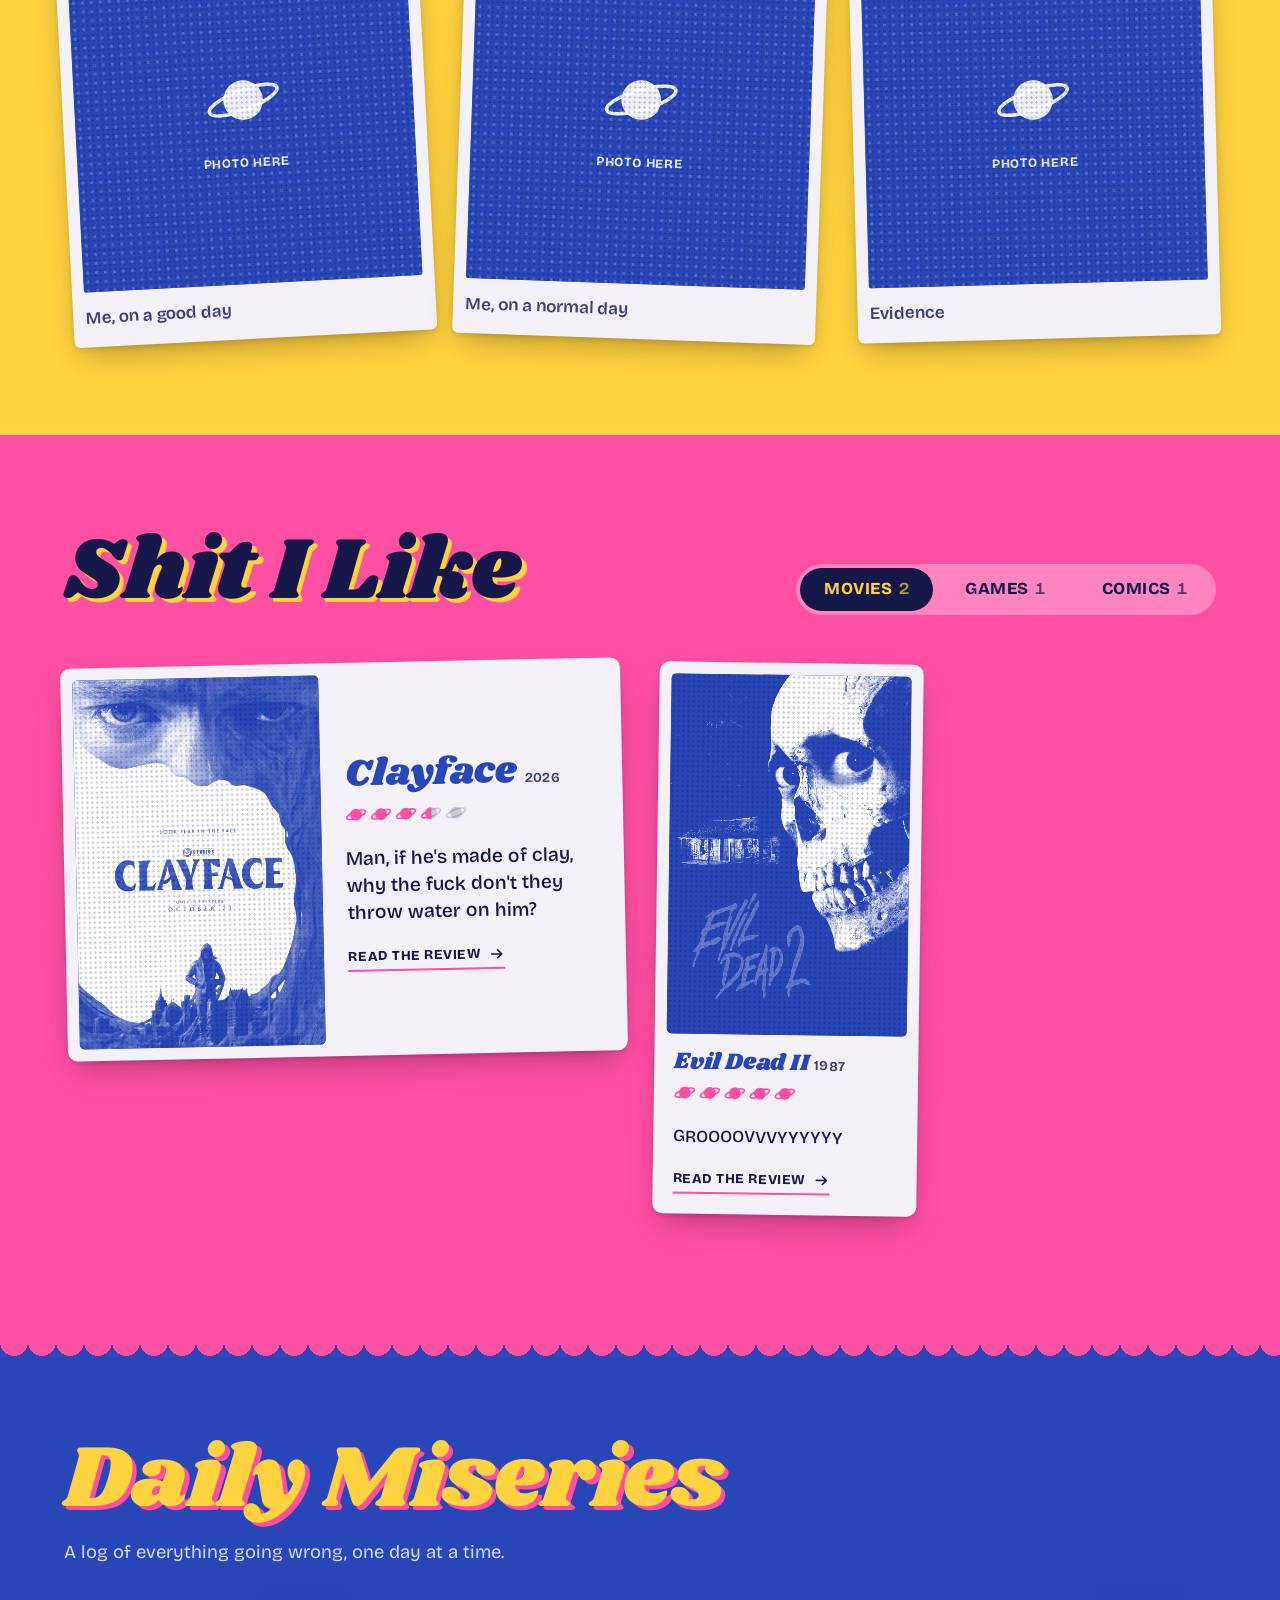
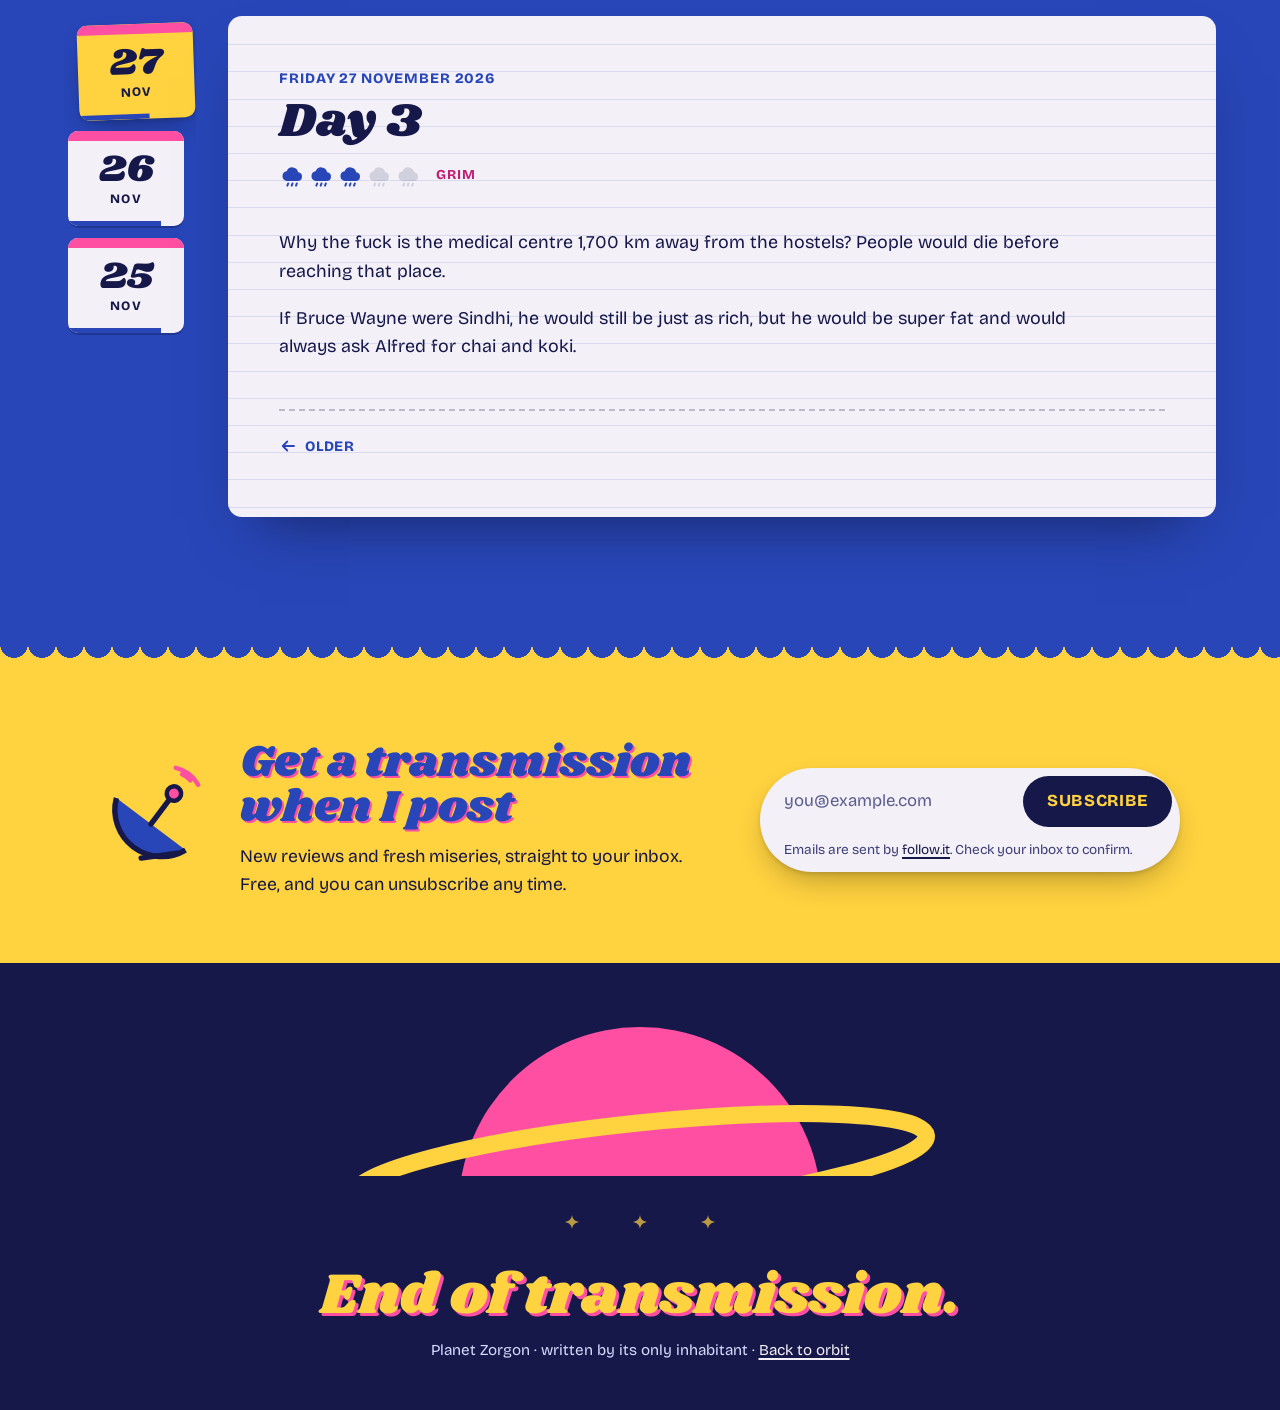
==== commit a4b81515: "Scroll motion: planet parallax, slide-in sections, dropping polaroids [skip netlify] Co-Authored-By:" ====
--- a/index.html
+++ b/index.html
@@ -196,5 +196,6 @@
 <script src="content.js"></script>
 <script src="shared.js"></script>
 <script src="app.js"></script>
+<script src="motion.js"></script>
 </body>
 </html>
--- a/styles.css
+++ b/styles.css
@@ -336,7 +336,7 @@
 .print:hover, .print:focus-within { transform: rotate(0) translateY(-6px); }
 .print__link { display: block; text-decoration: none; background: var(--paper); border-radius: 10px; padding: var(--s3); box-shadow: var(--shadow); height: 100%; }
 .print__img { aspect-ratio: 2 / 3; border-radius: 5px; }
-.shelf--games .print__img { aspect-ratio: 4 / 3; }
+.shelf--games .print__img { aspect-ratio: 16 / 9; }
 .shelf--comics .print__img { aspect-ratio: 3 / 4; }
 .print__text { padding: var(--s4) var(--s2) var(--s2); }
 .print__title { font-family: var(--display); font-weight: 400; font-size: 1.45rem; line-height: 1.05; margin: 0 0 var(--s2); color: var(--blue); text-wrap: balance; }
@@ -581,7 +581,7 @@
 .rv-body__inner { max-width: 1180px; margin: 0 auto; display: grid; grid-template-columns: minmax(0, 400px) minmax(0, 1fr); gap: var(--s8); align-items: start; }
 .rv-cover { position: sticky; top: 96px; }
 .rv-cover__img { aspect-ratio: 2 / 3; border-radius: 8px; border: 10px solid var(--paper); box-shadow: var(--shadow); transform: rotate(-2deg); }
-[data-cat="games"] .rv-cover__img { aspect-ratio: 4 / 3; }
+[data-cat="games"] .rv-cover__img { aspect-ratio: 16 / 9; }
 [data-cat="comics"] .rv-cover__img { aspect-ratio: 2 / 3; }
 .rv-cover__hint { margin: var(--s4) 0 0; text-align: center; font-weight: 650; font-stretch: 85%; font-size: .9rem; color: var(--ink-soft); }
 .rv-sheet { min-height: 0; }
@@ -610,20 +610,16 @@
 .hint-tap { display: none; }
 @media (hover: none) { .hint-hover { display: none; } .hint-tap { display: inline; } }
 
-/* ---------- the three wishing stars in the footer ---------- */
+/* ---------- the three wishing stars in the footer ----------
+   All three look and behave exactly alike, so nothing gives away the right one. */
 .wish { display: flex; justify-content: center; gap: var(--s5); margin: var(--s5) 0 0; position: relative; z-index: 1; }
-.wish__star { width: 44px; height: 44px; display: grid; place-items: center; border: 0; background: none; cursor: pointer; color: var(--yellow); border-radius: 50%; }
-.wish__star svg { width: 22px; height: 22px; transition: transform .4s var(--ease-out); }
-.wish__star:nth-child(2) svg { width: 16px; height: 16px; }
-.motion .wish__star svg { animation: twinkle 3.2s ease-in-out infinite; }
-.motion .wish__star:nth-child(2) svg { animation-delay: -1.1s; }
-.motion .wish__star:nth-child(3) svg { animation-delay: -2.2s; }
-@keyframes twinkle { 0%, 100% { opacity: .55; transform: scale(.85); } 50% { opacity: 1; transform: scale(1.1); } }
-.wish__star:hover svg { transform: scale(1.3) rotate(15deg); }
-.wish__star.is-wrong svg { animation: nope .45s ease-in-out !important; }
-@keyframes nope { 0%, 100% { transform: translateX(0); } 25% { transform: translateX(-6px); } 75% { transform: translateX(6px); } }
-.wish__star.is-chosen svg { animation: chosen .45s var(--ease-out) forwards !important; color: var(--pink); }
-@keyframes chosen { to { transform: scale(3) rotate(90deg); opacity: 0; } }
+.wish__star { width: 44px; height: 44px; display: grid; place-items: center; border: 0; background: none; padding: 0; cursor: default; color: var(--yellow); border-radius: 50%; -webkit-tap-highlight-color: transparent; }
+.wish__star:focus { outline: none; }
+.wish__star svg { width: 14px; height: 14px; opacity: .7; }
+.motion .wish__star svg { animation: twinkle 3.6s ease-in-out infinite; }
+.motion .wish__star:nth-child(2) svg { animation-delay: -1.2s; }
+.motion .wish__star:nth-child(3) svg { animation-delay: -2.4s; }
+@keyframes twinkle { 0%, 100% { opacity: .45; } 50% { opacity: .85; } }
 
 /* =====================================================================
    SPECIAL SPACE (special.html) — Planet Zorgon at night
@@ -735,3 +731,110 @@
 
 .prose strong { font-weight: 760; }
 .about .prose strong { color: var(--blue); }
+
+/* wrong-password wiggle on the secret page gate */
+@keyframes nope { 0%, 100% { transform: translateX(0); } 25% { transform: translateX(-6px); } 75% { transform: translateX(6px); } }
+
+/* =====================================================================
+   SPECIAL PAGE PHOTOS: taped polaroids spread across the page
+   ===================================================================== */
+.pola {
+  position: relative; display: block; padding: 8px 8px 26px; border: 0; margin: 0;
+  background: var(--paper); border-radius: 3px; cursor: zoom-in;
+  box-shadow: 0 2px 4px rgba(0,0,0,.18), 0 16px 34px -12px rgba(0,0,0,.55);
+  transform: rotate(var(--r, 0deg)); transition: transform .45s var(--ease-out), box-shadow .45s var(--ease-out);
+}
+.pola img { display: block; width: 100%; height: auto; border-radius: 2px; background: #ddd; }
+.pola::before { /* a strip of washi tape */
+  content: ""; position: absolute; top: -10px; left: 50%; width: 58px; height: 20px;
+  transform: translateX(-50%) rotate(-4deg);
+  background: rgba(255, 210, 63, .78); box-shadow: 0 1px 2px rgba(0,0,0,.15);
+}
+.pola:nth-of-type(even)::before { background: rgba(255, 159, 205, .8); transform: translateX(-50%) rotate(5deg); }
+.pola:hover, .pola:focus-visible { transform: rotate(0deg) scale(1.04); z-index: 3; box-shadow: 0 4px 8px rgba(0,0,0,.2), 0 26px 50px -14px rgba(0,0,0,.6); }
+.pola:focus-visible { outline: 3px solid var(--yellow); outline-offset: 4px; }
+#sp-photo[data-pi] { cursor: zoom-in; }
+
+/* 1. two photos taped in the night sky beside the planet */
+.sp-planet { position: relative; }
+.sp-sky .pola { position: absolute; width: clamp(110px, 15vw, 190px); z-index: 2; }
+.sp-sky .pola--sky1 { top: 2%; left: -4%; }
+.sp-sky .pola--sky2 { bottom: 4%; right: -2%; }
+.sp-sky .pola img { aspect-ratio: 4 / 5; object-fit: cover; }
+
+/* 2. two small photos taped onto the note */
+.sp-letter { position: relative; }
+.sp-taped { float: right; display: flex; gap: var(--s3); margin: calc(var(--s3) * -1) calc(var(--s3) * -1) var(--s4) var(--s5); shape-outside: margin-box; }
+.sp-taped .pola { width: clamp(100px, 13vw, 150px); }
+.sp-taped .pola img { aspect-ratio: 1; object-fit: cover; }
+.sp-taped .pola--taped2 { margin-top: var(--s5); }
+
+/* 3. the evidence wall: a night-sky board of scattered polaroids */
+.sp-wall { position: relative; background: var(--ink); color: var(--paper); padding: var(--s9) var(--gutter) var(--s10); }
+.sp-wall::before {
+  content: ""; position: absolute; left: 0; right: 0; top: -1px; height: 28px; background: var(--pink);
+  -webkit-mask: radial-gradient(14px 14px at 14px 0, #000 98%, transparent) 0 0 / 28px 28px repeat-x;
+          mask: radial-gradient(14px 14px at 14px 0, #000 98%, transparent) 0 0 / 28px 28px repeat-x;
+}
+.sp-wall .display { max-width: 1180px; margin: 0 auto var(--s3); font-size: clamp(2.2rem, 6vw, 4.4rem); color: var(--yellow); text-shadow: .05em .045em 0 var(--pink); }
+.sp-wall__sub { max-width: 1180px; margin: 0 auto var(--s7); color: #c9cfff; font-weight: 600; font-stretch: 85%; }
+.sp-wall__grid { max-width: 1180px; margin: 0 auto; columns: 4 220px; column-gap: var(--s6); }
+.sp-wall__grid .pola { width: 100%; margin: 0 0 var(--s7); break-inside: avoid; }
+.sp-watch::before { background: var(--ink) !important; } /* scallop now follows the dark wall */
+
+/* 4. one last photo above "Only for you." */
+.sp-final { display: flex; justify-content: center; margin-bottom: var(--s5); }
+.sp-final .pola { width: clamp(180px, 30vw, 280px); }
+
+/* photo viewer */
+.viewer { width: 100vw; height: 100dvh; max-width: none; max-height: none; margin: 0; padding: 0; border: 0; background: transparent; overflow: hidden; }
+.viewer::backdrop { background: rgba(10, 11, 40, .94); }
+.viewer[open] { display: grid; place-items: center; }
+.viewer__fig { margin: 0; display: grid; justify-items: center; gap: var(--s3); }
+.viewer__fig img { max-width: min(92vw, 1100px); max-height: 82dvh; width: auto; height: auto; border: 8px solid var(--paper); border-radius: 4px; box-shadow: 0 30px 80px -20px rgba(0,0,0,.8); }
+.viewer__fig figcaption { color: #c9cfff; font-weight: 700; font-stretch: 80%; letter-spacing: .08em; font-variant-numeric: tabular-nums; }
+.viewer__btn { position: fixed; z-index: 2; width: 52px; height: 52px; border: 0; border-radius: 50%; display: grid; place-items: center; cursor: pointer; background: var(--paper); color: var(--ink); box-shadow: 0 8px 24px -8px rgba(0,0,0,.6); transition: transform .3s var(--ease-out), background-color .2s; }
+.viewer__btn:hover { background: var(--yellow); transform: scale(1.06); }
+.viewer__btn svg { width: 22px; height: 22px; }
+.viewer__close { top: var(--s4); right: var(--s4); }
+.viewer__prev { left: var(--s4); top: 50%; translate: 0 -50%; }
+.viewer__next { right: var(--s4); top: 50%; translate: 0 -50%; }
+.viewer[open] .viewer__fig { animation: fade-up .35s var(--ease-out); }
+
+@media (max-width: 860px) {
+  .sp-sky .pola { width: clamp(92px, 26vw, 140px); }
+  .sp-sky .pola--sky1 { top: 0; left: 0; }
+  .sp-sky .pola--sky2 { bottom: 0; right: 0; }
+}
+@media (max-width: 560px) {
+  .sp-taped { float: none; justify-content: center; margin: calc(var(--s2) * -1) 0 var(--s5); }
+  .sp-wall__grid { columns: 2; column-gap: var(--s4); }
+  .sp-wall__grid .pola { margin-bottom: var(--s5); padding: 5px 5px 16px; }
+  .viewer__prev, .viewer__next { top: auto; bottom: var(--s5); translate: none; }
+}
+
+/* half planet: grey planet underneath, pink planet clipped to its left half on top */
+.score .half { position: relative; display: inline-block; width: 22px; height: 22px; flex: none; }
+.score .half svg { position: absolute; inset: 0; width: 100%; height: 100%; }
+.score .half .on { clip-path: inset(0 50% 0 0); }
+
+/* =====================================================================
+   SCROLL MOTION (motion.js adds .motion only when the visitor allows motion)
+   Uses translate/rotate/scale properties so it never fights the
+   tilted cards' own transform.
+   ===================================================================== */
+.motion .rv-up, .motion .rv-head, .motion .rv-drop, .motion .rv-rise {
+  opacity: 0;
+  transition: opacity .7s var(--ease-out) var(--d, 0ms), translate .9s var(--ease-out) var(--d, 0ms),
+              rotate .9s var(--ease-out) var(--d, 0ms), scale .9s var(--ease-out) var(--d, 0ms);
+}
+.motion .rv-up { translate: 0 36px; }
+.motion .rv-head { translate: -28px 0; }
+.motion .rv-drop { translate: 0 -46px; rotate: -9deg; scale: 1.08; }
+.motion .rv-rise { translate: 0 70px; }
+.motion .is-in { opacity: 1; translate: 0 0; rotate: 0deg; scale: 1; }
+
+/* scroll-linked parts: let the browser optimise them */
+.motion .hero__planet .planet, .motion .rv-planet .planet, .motion .sp-planet .planet,
+.motion .hero__copy, .motion .rv-hero__copy, .motion .sp-hero__copy, .motion .hero__sparks, .motion .sp-sky { will-change: transform; }
+.bar__logo { transition: transform .2s linear; }
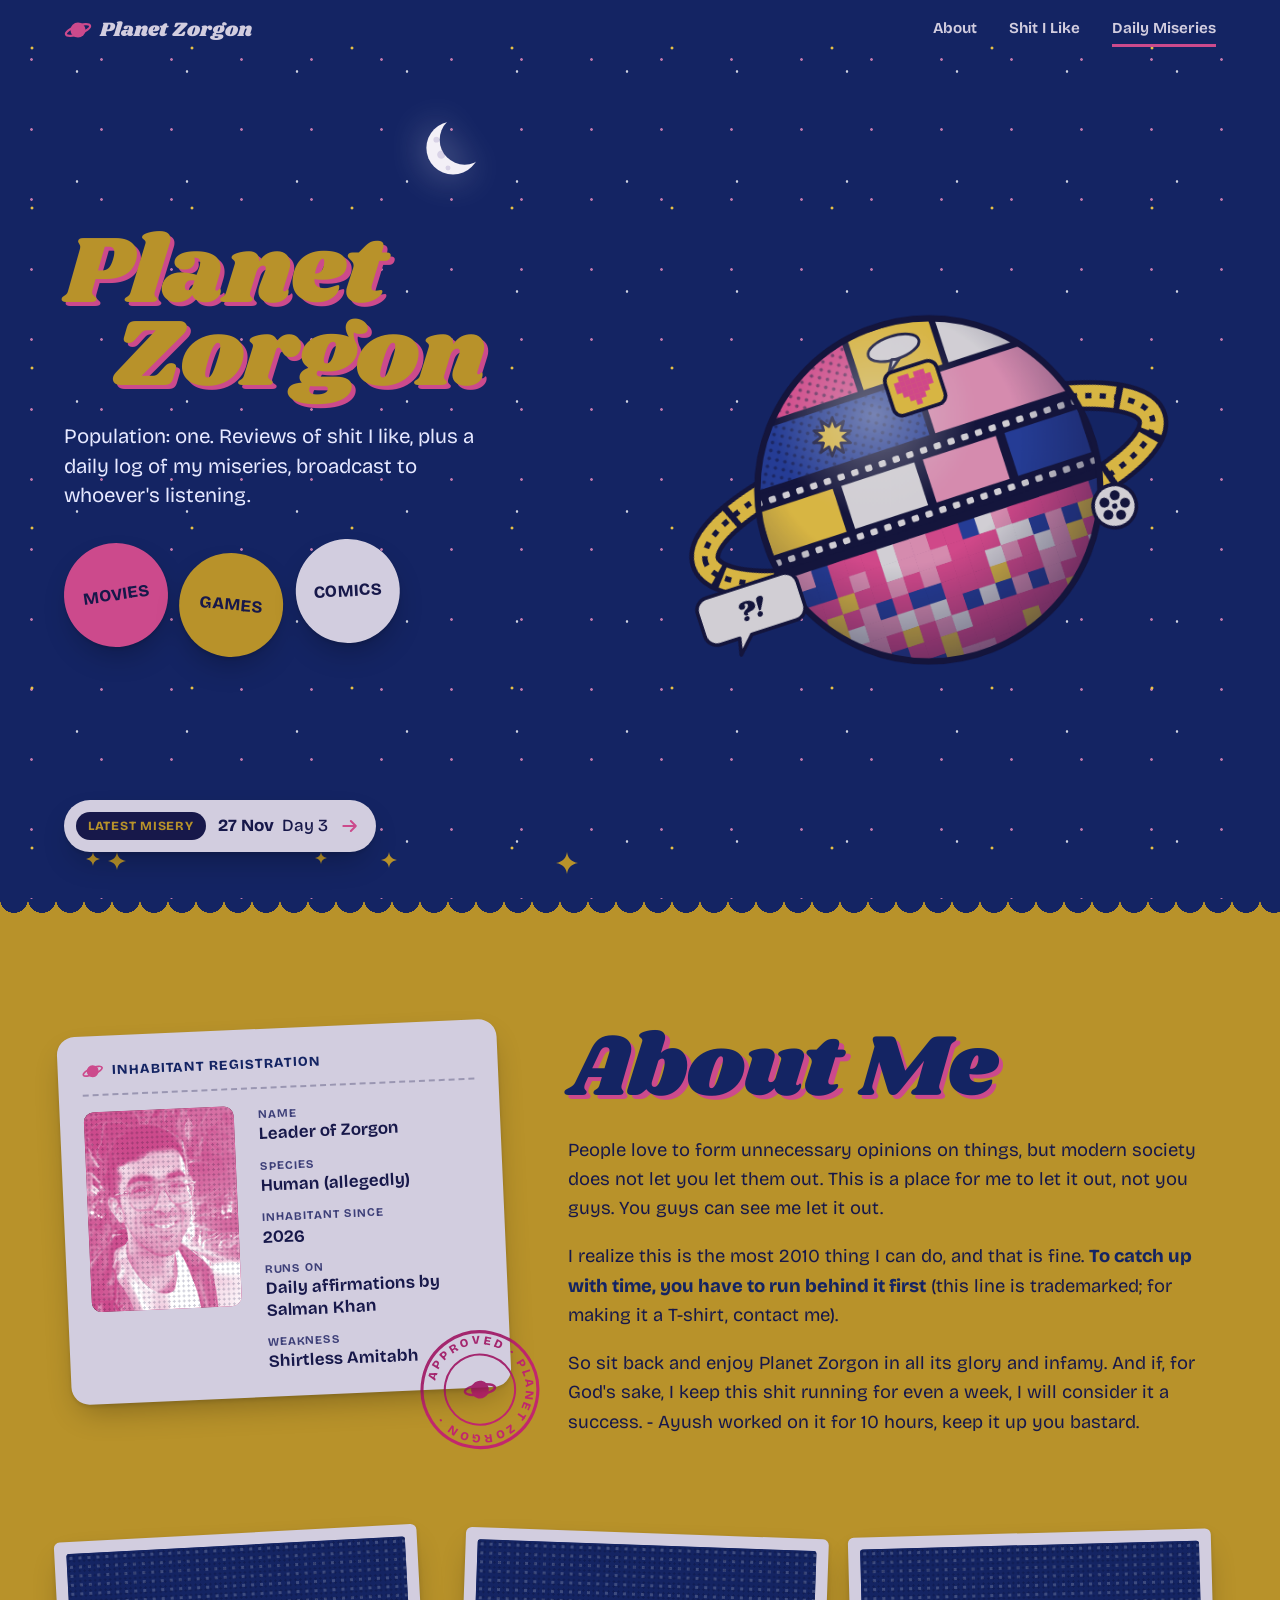
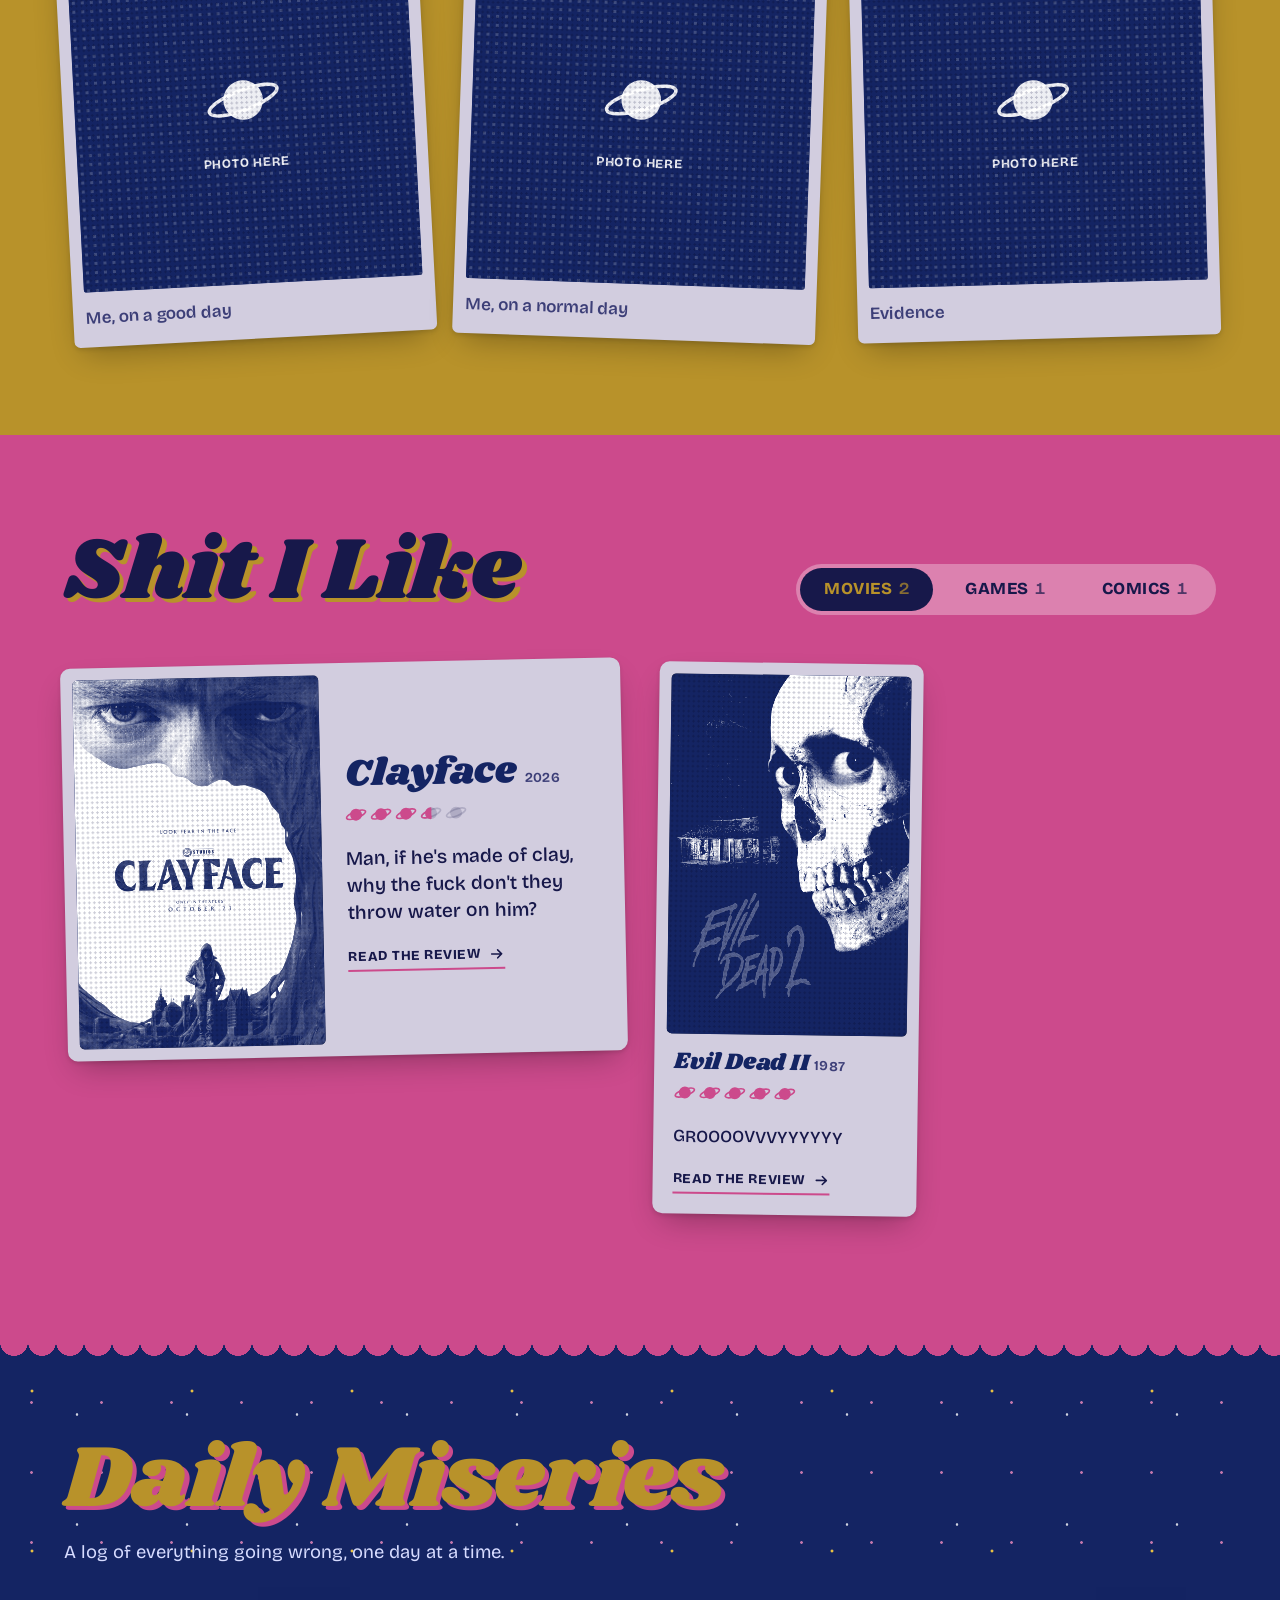
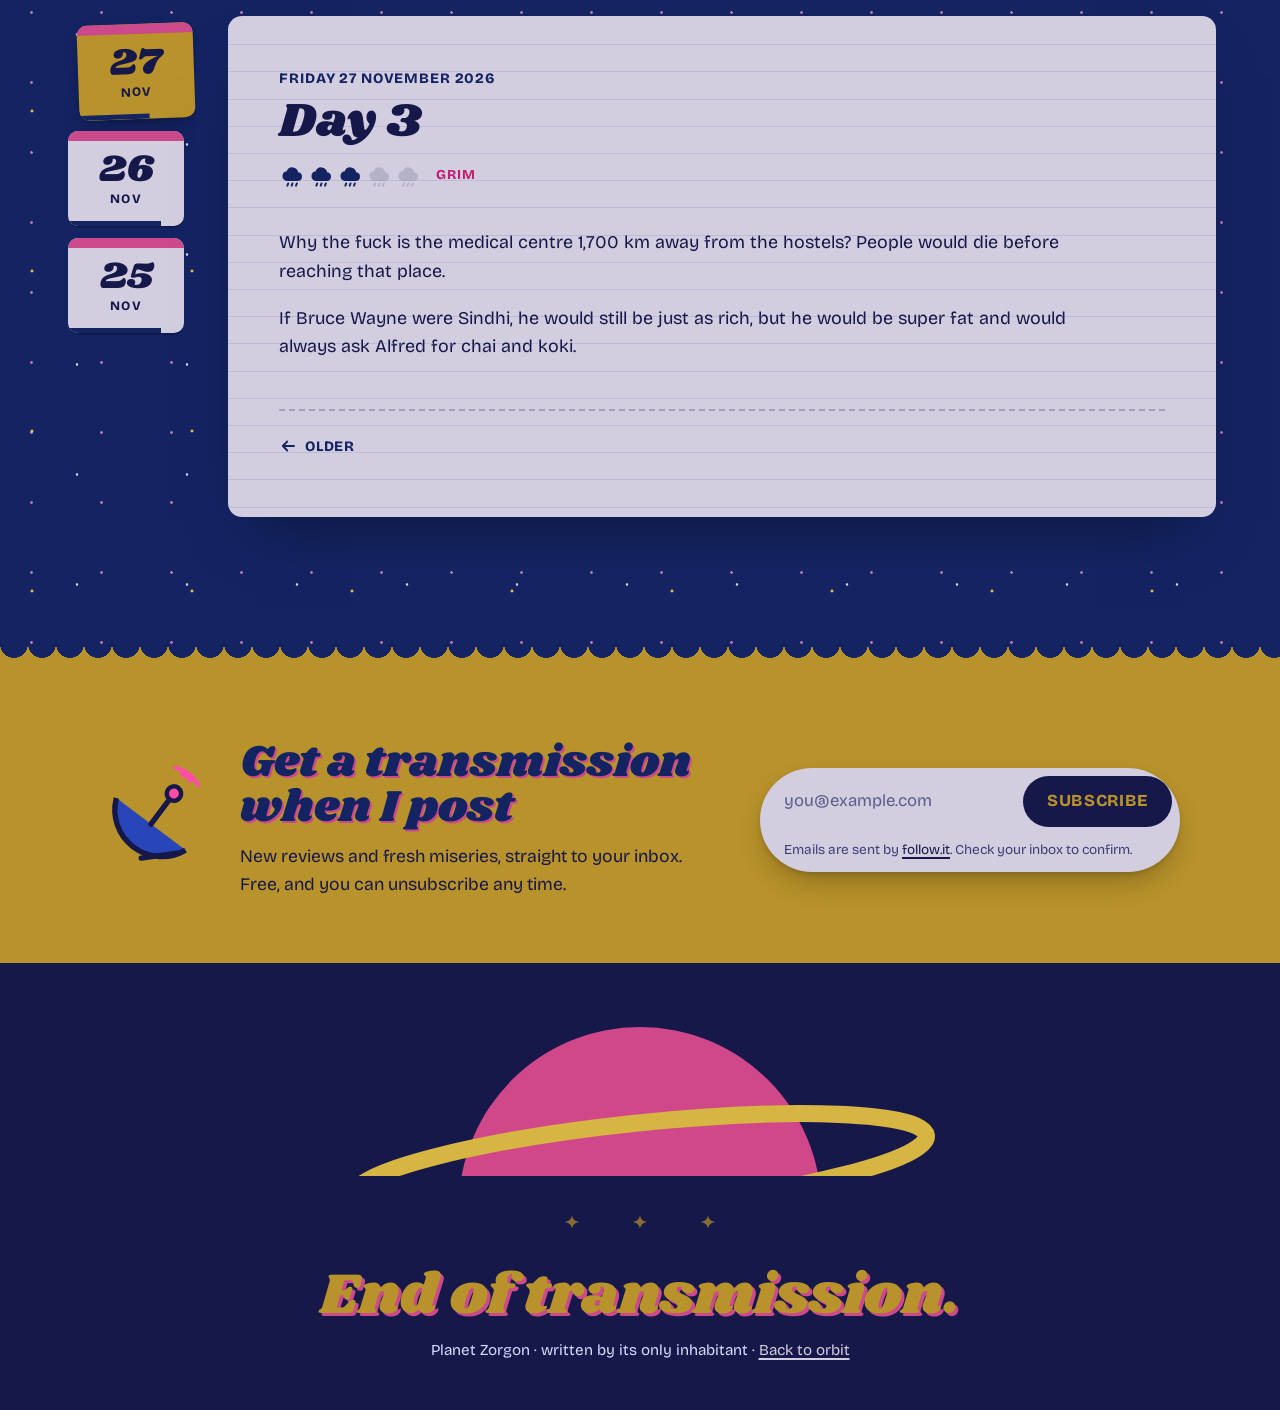
==== commit b4f973f5: "Day/night cycle from the visitor's clock: night palette, stars, moving sun and moon [skip netlify] C" ====
--- a/index.html
+++ b/index.html
@@ -18,6 +18,7 @@
   <meta name="theme-color" content="#2846b8">
   <link rel="icon" href="images/favicon.svg" type="image/svg+xml">
   <link rel="preload" href="fonts/shrikhand.woff2" as="font" type="font/woff2" crossorigin>
+  <script src="daynight.js"></script>
   <link rel="stylesheet" href="styles.css">
 </head>
 <body>
--- a/styles.css
+++ b/styles.css
@@ -838,3 +838,51 @@
 .motion .hero__planet .planet, .motion .rv-planet .planet, .motion .sp-planet .planet,
 .motion .hero__copy, .motion .rv-hero__copy, .motion .sp-hero__copy, .motion .hero__sparks, .motion .sp-sky { will-change: transform; }
 .bar__logo { transition: transform .2s linear; }
+
+/* =====================================================================
+   DAY / NIGHT CYCLE (daynight.js sets data-sky on <html> from the visitor's clock)
+   Day keeps the bright inks. Dawn/dusk dim them a step. Night goes deep blue,
+   softer pink and mustard, dimmer paper, with stars. Text contrast stays readable.
+   ===================================================================== */
+html[data-sky="dawn"], html[data-sky="dusk"] {
+  --pink: #f0509e; --pink-lite: #f493c4;
+  --blue: #22389c; --blue-deep: #17277a;
+  --yellow: #ecc23a; --paper: #ebe7f2;
+}
+html[data-sky="night"] {
+  --pink: #cc4a8c; --pink-lite: #dd86b3;
+  --blue: #142463; --blue-deep: #0d1846;
+  --yellow: #b8922a; --paper: #d2cddf;
+}
+body, .hero, .about, .like, .miseries, .signal, .rv-hero, .rv-body, .rv-more, .sp-note, .sp-watch,
+.passport, .print__link, .sheet, .day, .bar.is-scrolled, .about::before, .like::before, .miseries::before {
+  transition: background-color 2s ease, color 2s ease;
+}
+/* night: stars over the blue skies, planets a touch dimmer */
+html[data-sky="night"] .hero,
+html[data-sky="night"] .rv-hero,
+html[data-sky="night"] .miseries {
+  background-image:
+    radial-gradient(circle at 20% 30%, rgba(255, 210, 63, .9) 0 1.1px, transparent 1.8px),
+    radial-gradient(circle at 70% 65%, rgba(255, 255, 255, .8) 0 .9px, transparent 1.6px),
+    radial-gradient(circle at 45% 85%, rgba(232, 137, 187, .8) 0 1px, transparent 1.7px);
+  background-size: 160px 160px, 110px 110px, 70px 70px;
+}
+html[data-sky="night"] .planet, html[data-sky="night"] .foot__planet { filter: brightness(.86) saturate(.9); transition: filter 2s ease; }
+html[data-sky="dawn"] .planet, html[data-sky="dusk"] .planet { filter: brightness(.95); }
+
+/* the sun / moon */
+.sky-body {
+  position: absolute; z-index: 0; pointer-events: none;
+  left: var(--x, 50%); top: var(--y, 20%);
+  width: clamp(54px, 6.5vw, 96px); aspect-ratio: 1;
+  translate: -50% -50%;
+  transition: left 60s linear, top 60s linear;
+}
+.sky-body svg { width: 100%; height: 100%; display: block; overflow: visible; }
+.sky-body--sun { filter: drop-shadow(0 0 22px rgba(255, 210, 63, .55)); }
+.sky-body--moon { filter: drop-shadow(0 0 18px rgba(243, 240, 247, .45)); }
+.motion .sky-body__rays { transform-origin: 50px 50px; transform-box: view-box; animation: rays 40s linear infinite; }
+@keyframes rays { to { transform: rotate(360deg); } }
+.hero > :not(.sky-body):not(.hero__sparks), .rv-hero > :not(.sky-body) { position: relative; z-index: 1; }
+@media (max-width: 860px) { .sky-body { width: 48px; } }
